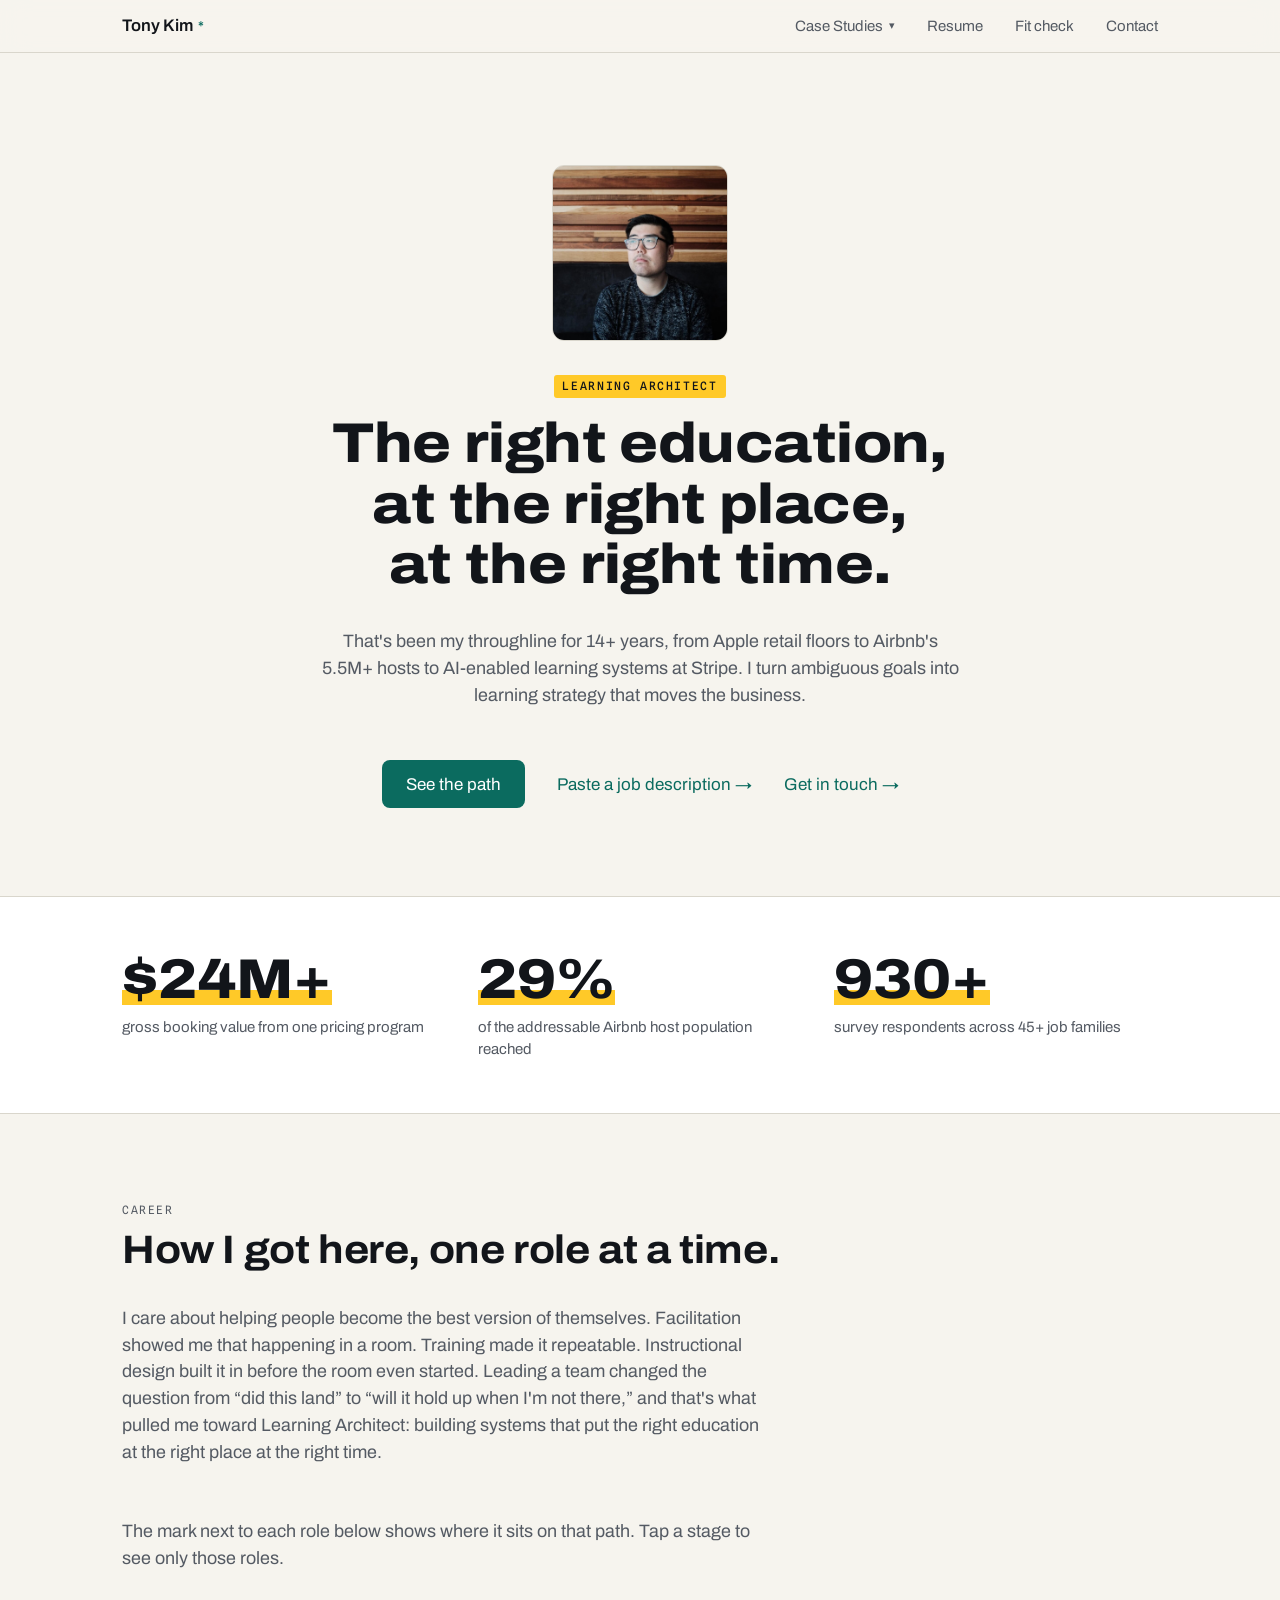
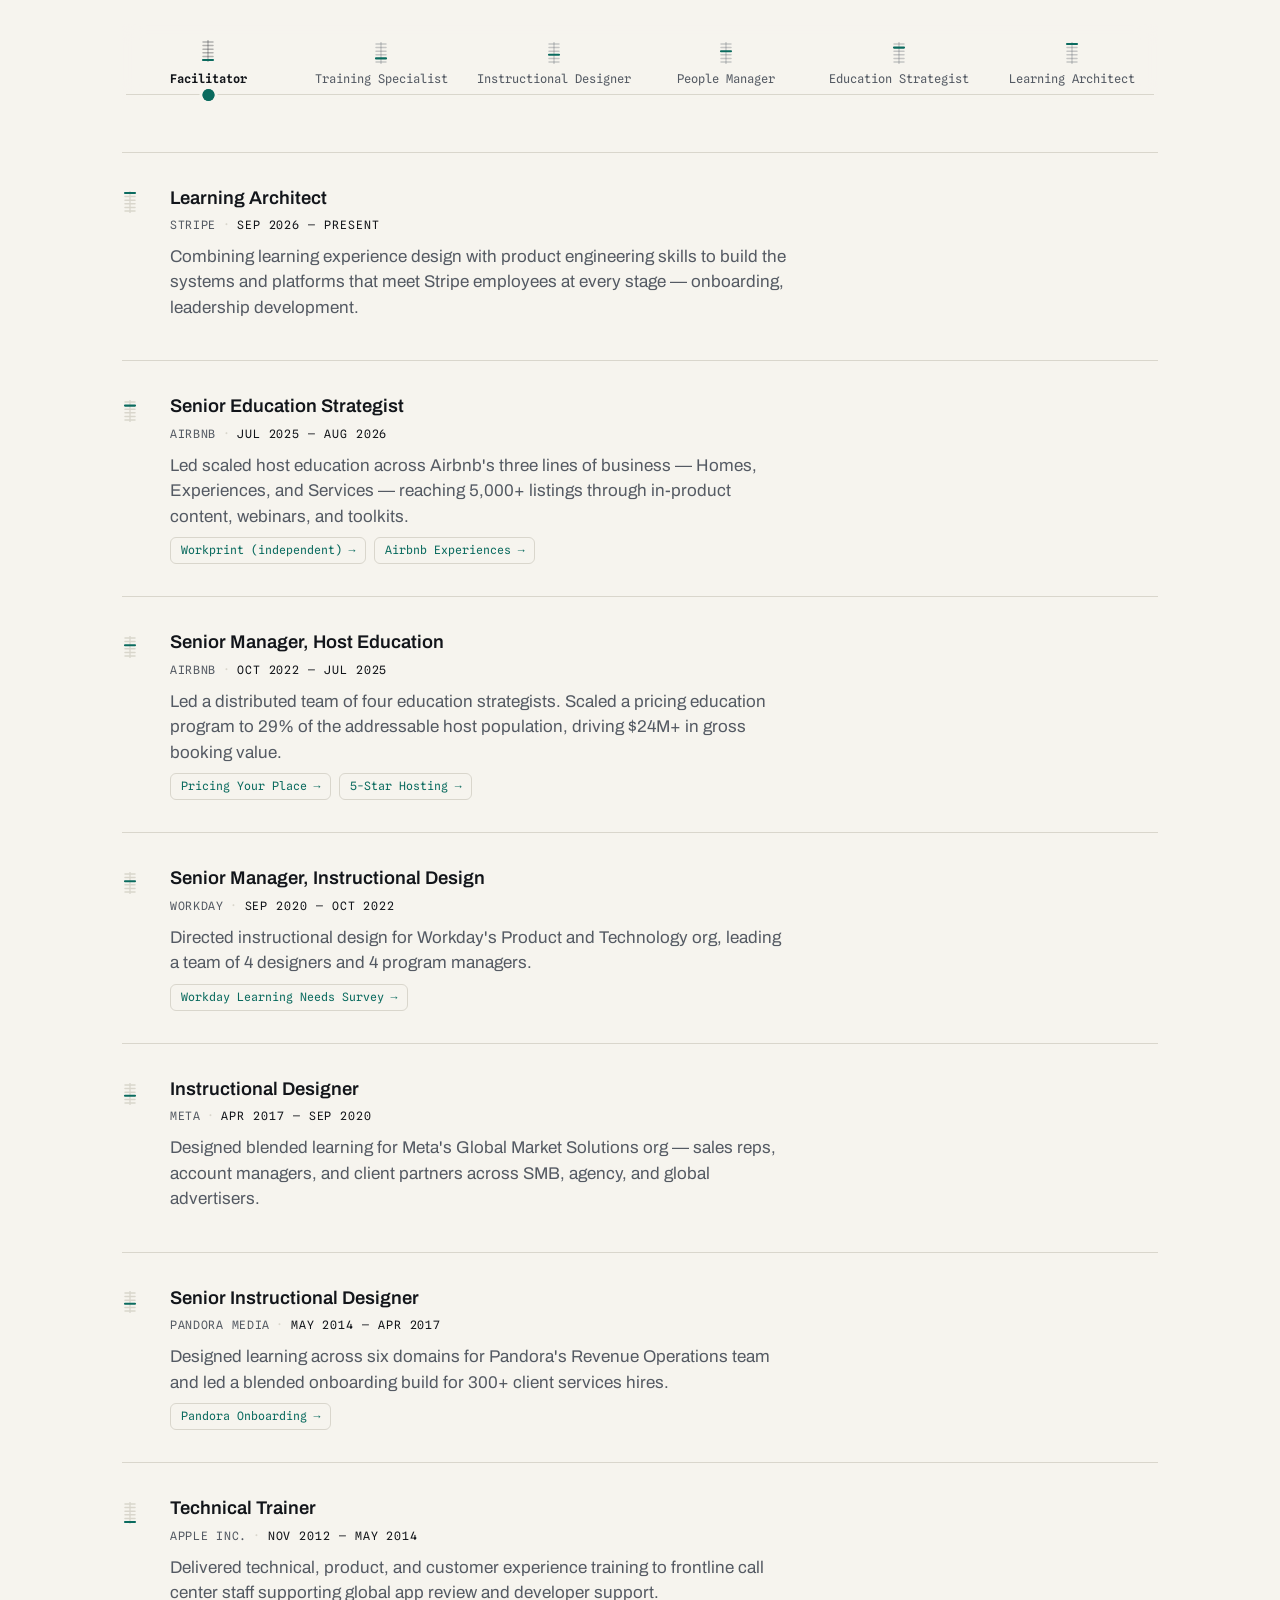
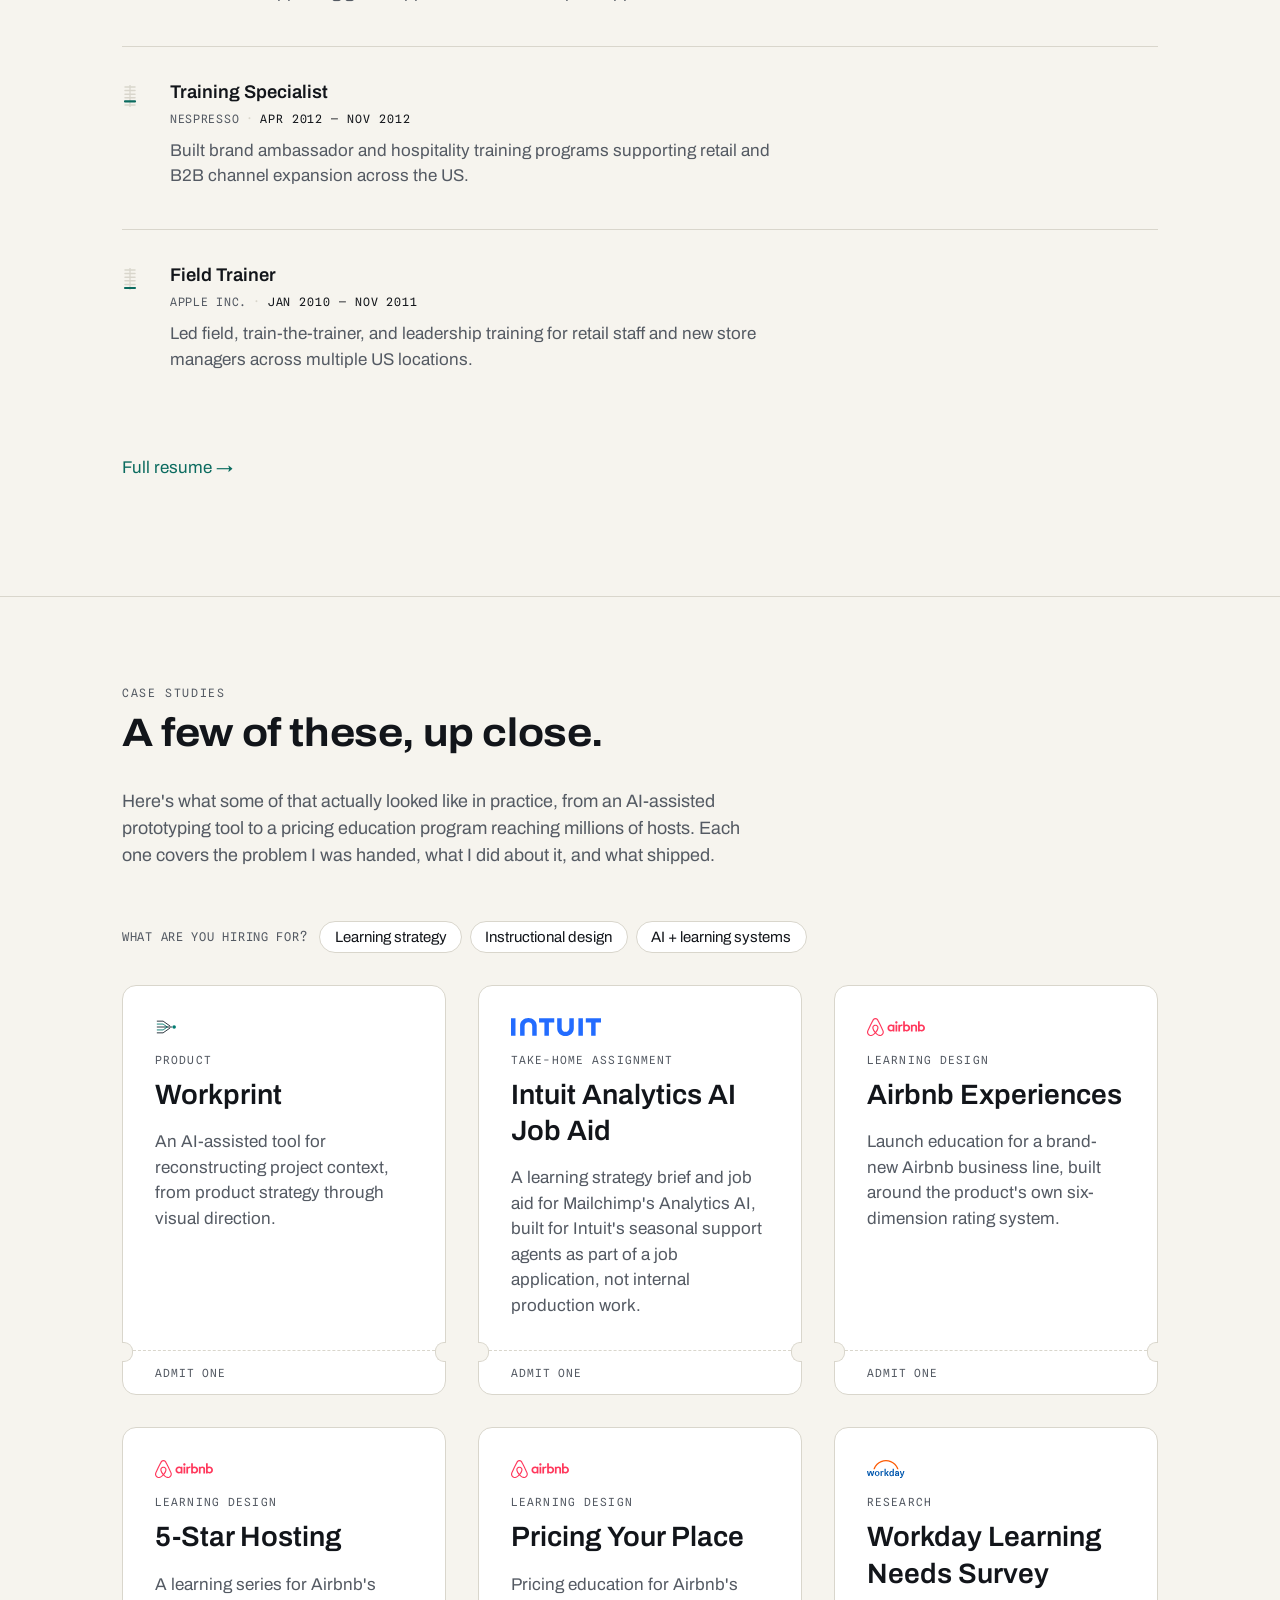
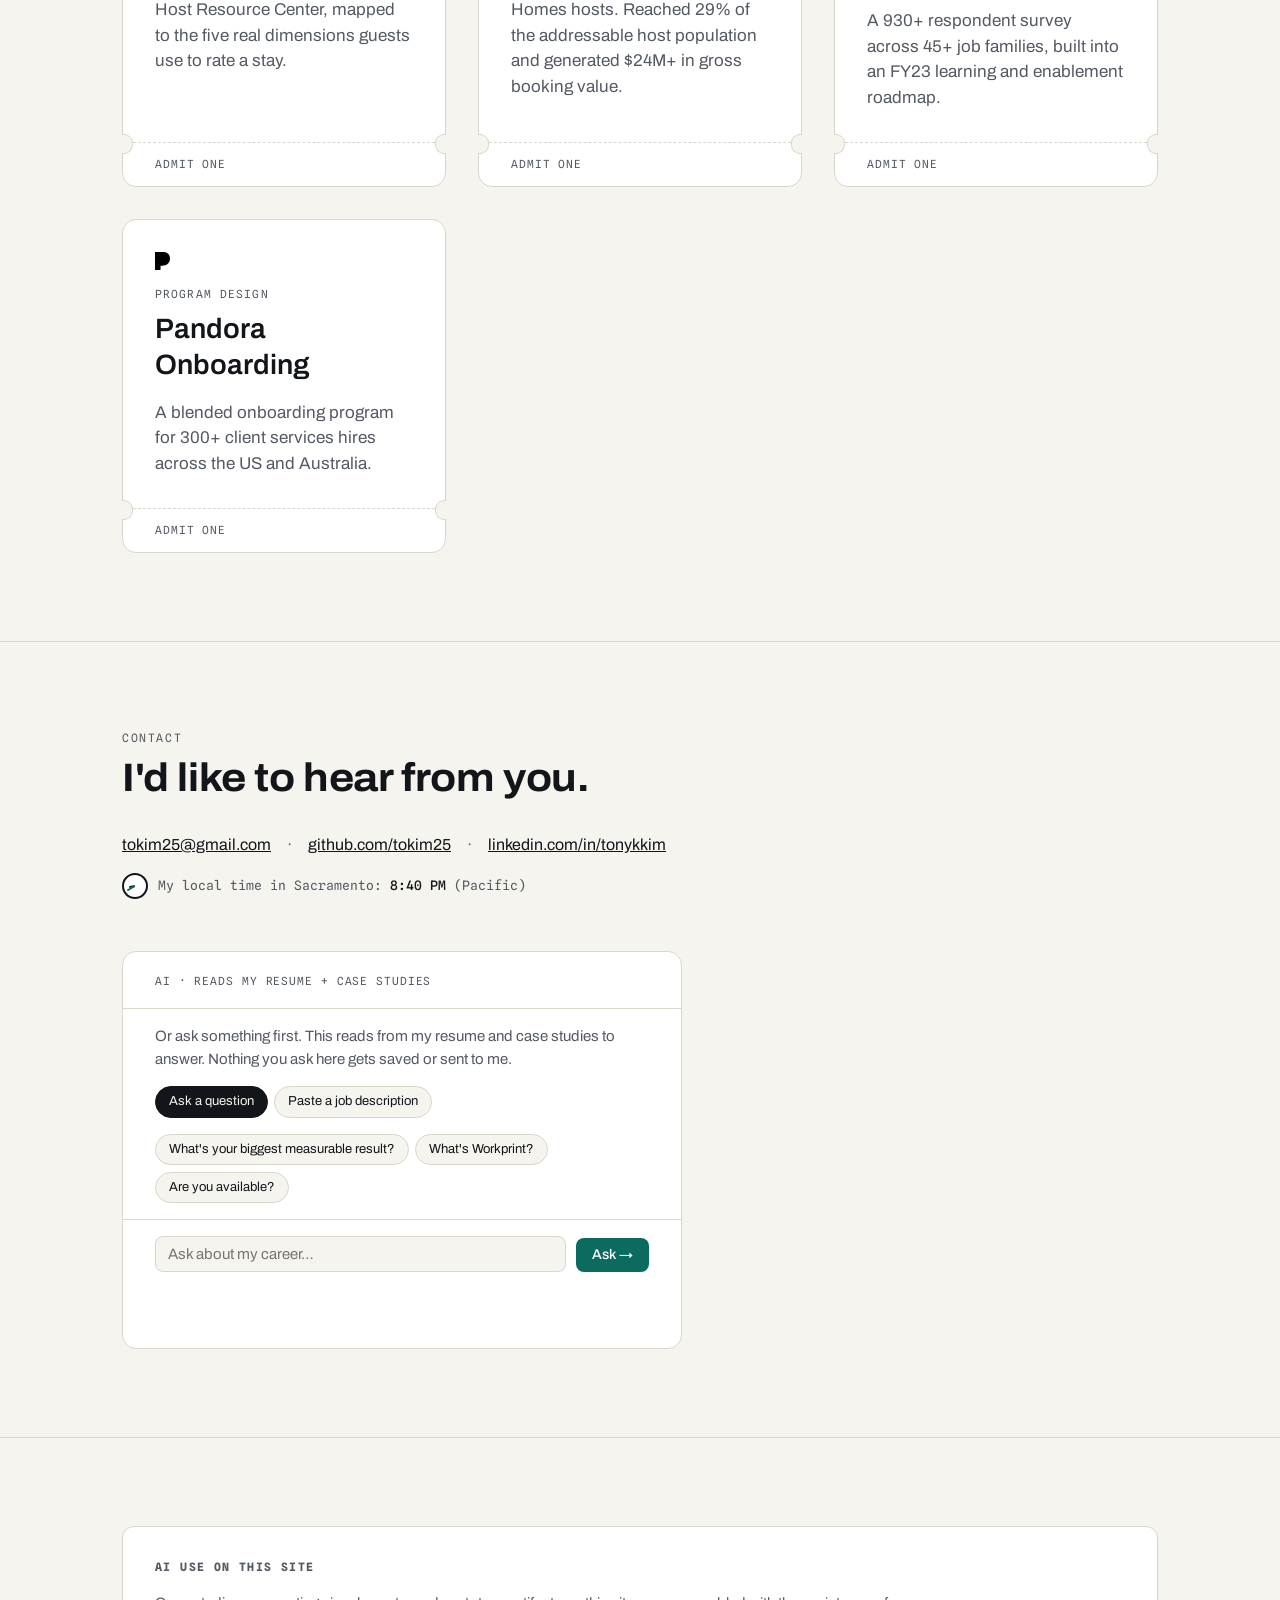
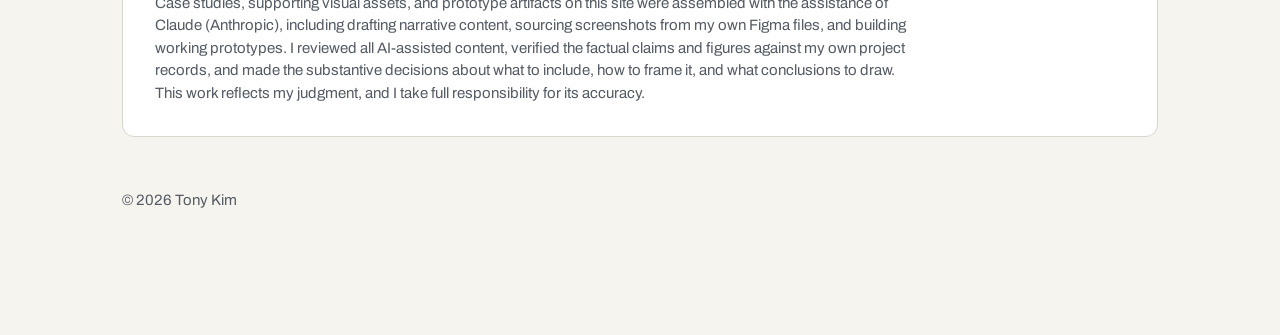
==== index.html @ 069cdb39 "Add station-signage whimsy: ticket stubs, ladder pin, split-flap numbers, clock, boarding pass, 404," ====
<!doctype html>
<html lang="en">
<head>
  <meta charset="utf-8" />
  <meta name="viewport" content="width=device-width, initial-scale=1" />
  <title>Tony Kim, Learning Architect</title>
  <meta name="description" content="Tony Kim's career, chronologically: facilitation to training specialism to instructional design to people management to education strategy to learning architecture, with the case studies to show for it." />
  <meta property="og:type" content="website" />
  <meta property="og:title" content="Tony Kim, Learning Architect" />
  <meta property="og:description" content="The right education, at the right place, at the right time. Career path, case studies, and an assistant that checks a job description against my work." />
  <meta property="og:url" content="https://tonykim.io/" />
  <meta property="og:image" content="https://tonykim.io/assets/images/profile-tony-kim.jpg" />
  <link rel="canonical" href="https://tonykim.io/" />
  <script async src="https://www.googletagmanager.com/gtag/js?id=G-R22E9YHFLX"></script>
  <script>
    window.dataLayer = window.dataLayer || [];
    function gtag(){dataLayer.push(arguments);}
    gtag('js', new Date());
    gtag('config', 'G-R22E9YHFLX');
  </script>
    <link rel="icon" href="assets/favicon.svg" type="image/svg+xml" />
  <link rel="icon" href="assets/favicon-32.png" sizes="32x32" type="image/png" />
  <link rel="apple-touch-icon" href="assets/apple-touch-icon.png" />
<meta name="theme-color" content="#f6f4ee" />
  <link rel="preconnect" href="https://fonts.googleapis.com" />
  <link rel="preconnect" href="https://fonts.gstatic.com" crossorigin />
  <link rel="stylesheet" href="https://fonts.googleapis.com/css2?family=Archivo:wdth,wght@100..125,400..800&family=Spline+Sans+Mono:wght@400;500&display=swap" />
<link rel="stylesheet" href="styles.css?v=20261122-whimsy" />
</head>
<body>

  <nav class="site-nav">
    <div class="wrap">
      <a href="#top" class="site-nav__brand">Tony Kim</a>
      <ul class="site-nav__links">
        <li class="site-nav__item--dropdown">
          <button class="site-nav__dropdown-trigger" type="button" aria-expanded="false" aria-controls="case-studies-menu">
            Case Studies <span class="site-nav__dropdown-chevron" aria-hidden="true">&#9662;</span>
          </button>
          <ul class="site-nav__dropdown" id="case-studies-menu" aria-label="Case studies">
            <li><a href="#case-studies">All case studies</a></li>
            <li><a href="case-studies/workprint.html">Workprint</a></li>
            <li><a href="case-studies/intuit-analytics-ai.html">Intuit Analytics AI Job Aid</a></li>
            <li><a href="case-studies/experiences-services.html">Airbnb Experiences</a></li>
            <li><a href="case-studies/5-star-hosting.html">5-Star Hosting</a></li>
            <li><a href="case-studies/pricing.html">Pricing Your Place</a></li>
            <li><a href="case-studies/workday-learning-needs-survey.html">Workday Learning Needs Survey</a></li>
            <li><a href="case-studies/pandora-onboarding.html">Pandora Onboarding</a></li>
          </ul>
        </li>
        <li><a href="resume.html">Resume</a></li>
        <li><a href="#assistant" data-fit-link>Fit check</a></li>
        <li><a href="#contact">Contact</a></li>
      </ul>
    </div>
  </nav>

  <header class="hero" id="top">
    <div class="wrap">
      <img src="assets/images/profile-tony-kim.jpg" alt="Tony Kim" class="hero__photo reveal" />
      <aside class="design-note"><span class="design-note__tag">Design note</span> Gain attention and state the objective. One headline carries the thesis, so a visitor who reads nothing else still has it.</aside>
      <p class="hero__eyebrow">Learning Architect</p>
      <h1 class="hero__headline">The right education,<br />at the right place,<br />at the right time.</h1>
      <p class="hero__sub">That's been my throughline for 14+ years, from Apple retail floors to Airbnb's 5.5M+ hosts to AI-enabled learning systems at Stripe. I turn ambiguous goals into learning strategy that moves the business.</p>
      <div class="hero__cta">
        <a href="#career" class="btn btn--primary">See the path</a>
        <a href="#assistant" class="btn btn--text" data-fit-link>Paste a job description</a>
        <a href="#contact" class="btn btn--text">Get in touch</a>
      </div>
    </div>
  </header>

  <section class="proof" aria-label="Results at a glance">
    <div class="wrap">
      <aside class="design-note"><span class="design-note__tag">Design note</span> Show the stakes first. Three results sit above the story, so the evidence arrives before you have to take the claims on trust.</aside>
      <ul class="proof__list">
        <li><a href="case-studies/pricing.html" class="proof__item"><span class="proof__num"><span aria-hidden="true" data-count="24" data-prefix="$" data-suffix="M+">$24M+</span><span class="sr-only">$24M+</span></span><span class="proof__label">gross booking value from one pricing program</span></a></li>
        <li><a href="case-studies/pricing.html" class="proof__item"><span class="proof__num"><span aria-hidden="true" data-count="29" data-prefix="" data-suffix="%">29%</span><span class="sr-only">29%</span></span><span class="proof__label">of the addressable Airbnb host population reached</span></a></li>
        <li><a href="case-studies/workday-learning-needs-survey.html" class="proof__item"><span class="proof__num"><span aria-hidden="true" data-count="930" data-prefix="" data-suffix="+">930+</span><span class="sr-only">930+</span></span><span class="proof__label">survey respondents across 45+ job families</span></a></li>
      </ul>
    </div>
  </section>

  <section id="career">
    <div class="wrap">
      <aside class="design-note"><span class="design-note__tag">Design note</span> Give the learner a map. The stage key is an advance organizer: six stages first, then nine roles placed against them. Tapping a stage filters the roles, which puts the path in the visitor's hands.</aside>
      <p class="section__eyebrow">Career</p>
      <h2 class="section__title">How I got here, one role at a time.</h2>
      <p class="section__lede">I care about helping people become the best version of themselves. Facilitation showed me that happening in a room. Training made it repeatable. Instructional design built it in before the room even started. Leading a team changed the question from &ldquo;did this land&rdquo; to &ldquo;will it hold up when I'm not there,&rdquo; and that's what pulled me toward Learning Architect: building systems that put the right education at the right place at the right time.</p>
      <p class="section__lede">The mark next to each role below shows where it sits on that path. Tap a stage to see only those roles.</p>

      <div class="timeline__stage-key" role="group" aria-label="Filter roles by career stage">
        <button type="button" class="timeline__stage-key-item" data-stage="1" aria-pressed="false"><svg width="16" height="24" viewBox="0 0 16 24" aria-hidden="true"><line x1="8" y1="1" x2="8" y2="23" stroke="currentColor" stroke-opacity=".3" stroke-width="1.3"/><line x1="3" y1="21" x2="13" y2="21" stroke="#0b6b5f" stroke-width="2.1" stroke-linecap="round"/><line x1="3" y1="17.4" x2="13" y2="17.4" stroke="currentColor" stroke-opacity=".3" stroke-width="1.5" stroke-linecap="round"/><line x1="3" y1="13.8" x2="13" y2="13.8" stroke="currentColor" stroke-opacity=".3" stroke-width="1.5" stroke-linecap="round"/><line x1="3" y1="10.2" x2="13" y2="10.2" stroke="currentColor" stroke-opacity=".3" stroke-width="1.5" stroke-linecap="round"/><line x1="3" y1="6.6" x2="13" y2="6.6" stroke="currentColor" stroke-opacity=".3" stroke-width="1.5" stroke-linecap="round"/><line x1="3" y1="3" x2="13" y2="3" stroke="currentColor" stroke-opacity=".3" stroke-width="1.5" stroke-linecap="round"/></svg><span>Facilitator</span></button>
        <button type="button" class="timeline__stage-key-item" data-stage="2" aria-pressed="false"><svg width="16" height="24" viewBox="0 0 16 24" aria-hidden="true"><line x1="8" y1="1" x2="8" y2="23" stroke="currentColor" stroke-opacity=".3" stroke-width="1.3"/><line x1="3" y1="21" x2="13" y2="21" stroke="currentColor" stroke-opacity=".3" stroke-width="1.5" stroke-linecap="round"/><line x1="3" y1="17.4" x2="13" y2="17.4" stroke="#0b6b5f" stroke-width="2.1" stroke-linecap="round"/><line x1="3" y1="13.8" x2="13" y2="13.8" stroke="currentColor" stroke-opacity=".3" stroke-width="1.5" stroke-linecap="round"/><line x1="3" y1="10.2" x2="13" y2="10.2" stroke="currentColor" stroke-opacity=".3" stroke-width="1.5" stroke-linecap="round"/><line x1="3" y1="6.6" x2="13" y2="6.6" stroke="currentColor" stroke-opacity=".3" stroke-width="1.5" stroke-linecap="round"/><line x1="3" y1="3" x2="13" y2="3" stroke="currentColor" stroke-opacity=".3" stroke-width="1.5" stroke-linecap="round"/></svg><span>Training Specialist</span></button>
        <button type="button" class="timeline__stage-key-item" data-stage="3" aria-pressed="false"><svg width="16" height="24" viewBox="0 0 16 24" aria-hidden="true"><line x1="8" y1="1" x2="8" y2="23" stroke="currentColor" stroke-opacity=".3" stroke-width="1.3"/><line x1="3" y1="21" x2="13" y2="21" stroke="currentColor" stroke-opacity=".3" stroke-width="1.5" stroke-linecap="round"/><line x1="3" y1="17.4" x2="13" y2="17.4" stroke="currentColor" stroke-opacity=".3" stroke-width="1.5" stroke-linecap="round"/><line x1="3" y1="13.8" x2="13" y2="13.8" stroke="#0b6b5f" stroke-width="2.1" stroke-linecap="round"/><line x1="3" y1="10.2" x2="13" y2="10.2" stroke="currentColor" stroke-opacity=".3" stroke-width="1.5" stroke-linecap="round"/><line x1="3" y1="6.6" x2="13" y2="6.6" stroke="currentColor" stroke-opacity=".3" stroke-width="1.5" stroke-linecap="round"/><line x1="3" y1="3" x2="13" y2="3" stroke="currentColor" stroke-opacity=".3" stroke-width="1.5" stroke-linecap="round"/></svg><span>Instructional Designer</span></button>
        <button type="button" class="timeline__stage-key-item" data-stage="4" aria-pressed="false"><svg width="16" height="24" viewBox="0 0 16 24" aria-hidden="true"><line x1="8" y1="1" x2="8" y2="23" stroke="currentColor" stroke-opacity=".3" stroke-width="1.3"/><line x1="3" y1="21" x2="13" y2="21" stroke="currentColor" stroke-opacity=".3" stroke-width="1.5" stroke-linecap="round"/><line x1="3" y1="17.4" x2="13" y2="17.4" stroke="currentColor" stroke-opacity=".3" stroke-width="1.5" stroke-linecap="round"/><line x1="3" y1="13.8" x2="13" y2="13.8" stroke="currentColor" stroke-opacity=".3" stroke-width="1.5" stroke-linecap="round"/><line x1="3" y1="10.2" x2="13" y2="10.2" stroke="#0b6b5f" stroke-width="2.1" stroke-linecap="round"/><line x1="3" y1="6.6" x2="13" y2="6.6" stroke="currentColor" stroke-opacity=".3" stroke-width="1.5" stroke-linecap="round"/><line x1="3" y1="3" x2="13" y2="3" stroke="currentColor" stroke-opacity=".3" stroke-width="1.5" stroke-linecap="round"/></svg><span>People Manager</span></button>
        <button type="button" class="timeline__stage-key-item" data-stage="5" aria-pressed="false"><svg width="16" height="24" viewBox="0 0 16 24" aria-hidden="true"><line x1="8" y1="1" x2="8" y2="23" stroke="currentColor" stroke-opacity=".3" stroke-width="1.3"/><line x1="3" y1="21" x2="13" y2="21" stroke="currentColor" stroke-opacity=".3" stroke-width="1.5" stroke-linecap="round"/><line x1="3" y1="17.4" x2="13" y2="17.4" stroke="currentColor" stroke-opacity=".3" stroke-width="1.5" stroke-linecap="round"/><line x1="3" y1="13.8" x2="13" y2="13.8" stroke="currentColor" stroke-opacity=".3" stroke-width="1.5" stroke-linecap="round"/><line x1="3" y1="10.2" x2="13" y2="10.2" stroke="currentColor" stroke-opacity=".3" stroke-width="1.5" stroke-linecap="round"/><line x1="3" y1="6.6" x2="13" y2="6.6" stroke="#0b6b5f" stroke-width="2.1" stroke-linecap="round"/><line x1="3" y1="3" x2="13" y2="3" stroke="currentColor" stroke-opacity=".3" stroke-width="1.5" stroke-linecap="round"/></svg><span>Education Strategist</span></button>
        <button type="button" class="timeline__stage-key-item" data-stage="6" aria-pressed="false"><svg width="16" height="24" viewBox="0 0 16 24" aria-hidden="true"><line x1="8" y1="1" x2="8" y2="23" stroke="currentColor" stroke-opacity=".3" stroke-width="1.3"/><line x1="3" y1="21" x2="13" y2="21" stroke="currentColor" stroke-opacity=".3" stroke-width="1.5" stroke-linecap="round"/><line x1="3" y1="17.4" x2="13" y2="17.4" stroke="currentColor" stroke-opacity=".3" stroke-width="1.5" stroke-linecap="round"/><line x1="3" y1="13.8" x2="13" y2="13.8" stroke="currentColor" stroke-opacity=".3" stroke-width="1.5" stroke-linecap="round"/><line x1="3" y1="10.2" x2="13" y2="10.2" stroke="currentColor" stroke-opacity=".3" stroke-width="1.5" stroke-linecap="round"/><line x1="3" y1="6.6" x2="13" y2="6.6" stroke="currentColor" stroke-opacity=".3" stroke-width="1.5" stroke-linecap="round"/><line x1="3" y1="3" x2="13" y2="3" stroke="#0b6b5f" stroke-width="2.1" stroke-linecap="round"/></svg><span>Learning Architect</span></button>
      </div>

      <div class="timeline">

        <div class="timeline__entry reveal" data-stage="6">
          <svg class="timeline__rung" width="16" height="24" viewBox="0 0 16 24" aria-hidden="true"><line x1="8" y1="1" x2="8" y2="23" stroke="#d9d6cc" stroke-width="1.3"/><line x1="3" y1="21" x2="13" y2="21" stroke="#d9d6cc" stroke-width="1.5" stroke-linecap="round"/><line x1="3" y1="17.4" x2="13" y2="17.4" stroke="#d9d6cc" stroke-width="1.5" stroke-linecap="round"/><line x1="3" y1="13.8" x2="13" y2="13.8" stroke="#d9d6cc" stroke-width="1.5" stroke-linecap="round"/><line x1="3" y1="10.2" x2="13" y2="10.2" stroke="#d9d6cc" stroke-width="1.5" stroke-linecap="round"/><line x1="3" y1="6.6" x2="13" y2="6.6" stroke="#d9d6cc" stroke-width="1.5" stroke-linecap="round"/><line x1="3" y1="3" x2="13" y2="3" stroke="#0b6b5f" stroke-width="2.1" stroke-linecap="round"/></svg>
          <div class="timeline__body">
            <div class="timeline__head">
              <span class="timeline__role">Learning Architect</span>
            </div>
            <div class="timeline__subhead">
              <span class="timeline__org">Stripe</span>
              <span class="timeline__meta">Sep 2026 &mdash; Present</span>
            </div>
            <p class="timeline__desc">Combining learning experience design with product engineering skills to build the systems and platforms that meet Stripe employees at every stage &mdash; onboarding, leadership development.</p>
          </div>
        </div>

        <div class="timeline__entry reveal" data-stage="5">
          <svg class="timeline__rung" width="16" height="24" viewBox="0 0 16 24" aria-hidden="true"><line x1="8" y1="1" x2="8" y2="23" stroke="#d9d6cc" stroke-width="1.3"/><line x1="3" y1="21" x2="13" y2="21" stroke="#d9d6cc" stroke-width="1.5" stroke-linecap="round"/><line x1="3" y1="17.4" x2="13" y2="17.4" stroke="#d9d6cc" stroke-width="1.5" stroke-linecap="round"/><line x1="3" y1="13.8" x2="13" y2="13.8" stroke="#d9d6cc" stroke-width="1.5" stroke-linecap="round"/><line x1="3" y1="10.2" x2="13" y2="10.2" stroke="#d9d6cc" stroke-width="1.5" stroke-linecap="round"/><line x1="3" y1="6.6" x2="13" y2="6.6" stroke="#0b6b5f" stroke-width="2.1" stroke-linecap="round"/><line x1="3" y1="3" x2="13" y2="3" stroke="#d9d6cc" stroke-width="1.5" stroke-linecap="round"/></svg>
          <div class="timeline__body">
            <div class="timeline__head">
              <span class="timeline__role">Senior Education Strategist</span>
            </div>
            <div class="timeline__subhead">
              <span class="timeline__org">Airbnb</span>
              <span class="timeline__meta">Jul 2025 &mdash; Aug 2026</span>
            </div>
            <p class="timeline__desc">Led scaled host education across Airbnb's three lines of business &mdash; Homes, Experiences, and Services &mdash; reaching 5,000+ listings through in-product content, webinars, and toolkits.</p>
            <div class="timeline__cases">
              <a href="case-studies/workprint.html" class="timeline__case-link">Workprint (independent) &rarr;</a>
              <a href="case-studies/experiences-services.html" class="timeline__case-link">Airbnb Experiences &rarr;</a>
            </div>
          </div>
        </div>

        <div class="timeline__entry reveal" data-stage="4">
          <svg class="timeline__rung" width="16" height="24" viewBox="0 0 16 24" aria-hidden="true"><line x1="8" y1="1" x2="8" y2="23" stroke="#d9d6cc" stroke-width="1.3"/><line x1="3" y1="21" x2="13" y2="21" stroke="#d9d6cc" stroke-width="1.5" stroke-linecap="round"/><line x1="3" y1="17.4" x2="13" y2="17.4" stroke="#d9d6cc" stroke-width="1.5" stroke-linecap="round"/><line x1="3" y1="13.8" x2="13" y2="13.8" stroke="#d9d6cc" stroke-width="1.5" stroke-linecap="round"/><line x1="3" y1="10.2" x2="13" y2="10.2" stroke="#0b6b5f" stroke-width="2.1" stroke-linecap="round"/><line x1="3" y1="6.6" x2="13" y2="6.6" stroke="#d9d6cc" stroke-width="1.5" stroke-linecap="round"/><line x1="3" y1="3" x2="13" y2="3" stroke="#d9d6cc" stroke-width="1.5" stroke-linecap="round"/></svg>
          <div class="timeline__body">
            <div class="timeline__head">
              <span class="timeline__role">Senior Manager, Host Education</span>
            </div>
            <div class="timeline__subhead">
              <span class="timeline__org">Airbnb</span>
              <span class="timeline__meta">Oct 2022 &mdash; Jul 2025</span>
            </div>
            <p class="timeline__desc">Led a distributed team of four education strategists. Scaled a pricing education program to 29% of the addressable host population, driving $24M+ in gross booking value.</p>
            <div class="timeline__cases">
              <a href="case-studies/pricing.html" class="timeline__case-link">Pricing Your Place &rarr;</a>
              <a href="case-studies/5-star-hosting.html" class="timeline__case-link">5-Star Hosting &rarr;</a>
            </div>
          </div>
        </div>

        <div class="timeline__entry reveal" data-stage="4">
          <svg class="timeline__rung" width="16" height="24" viewBox="0 0 16 24" aria-hidden="true"><line x1="8" y1="1" x2="8" y2="23" stroke="#d9d6cc" stroke-width="1.3"/><line x1="3" y1="21" x2="13" y2="21" stroke="#d9d6cc" stroke-width="1.5" stroke-linecap="round"/><line x1="3" y1="17.4" x2="13" y2="17.4" stroke="#d9d6cc" stroke-width="1.5" stroke-linecap="round"/><line x1="3" y1="13.8" x2="13" y2="13.8" stroke="#d9d6cc" stroke-width="1.5" stroke-linecap="round"/><line x1="3" y1="10.2" x2="13" y2="10.2" stroke="#0b6b5f" stroke-width="2.1" stroke-linecap="round"/><line x1="3" y1="6.6" x2="13" y2="6.6" stroke="#d9d6cc" stroke-width="1.5" stroke-linecap="round"/><line x1="3" y1="3" x2="13" y2="3" stroke="#d9d6cc" stroke-width="1.5" stroke-linecap="round"/></svg>
          <div class="timeline__body">
            <div class="timeline__head">
              <span class="timeline__role">Senior Manager, Instructional Design</span>
            </div>
            <div class="timeline__subhead">
              <span class="timeline__org">Workday</span>
              <span class="timeline__meta">Sep 2020 &mdash; Oct 2022</span>
            </div>
            <p class="timeline__desc">Directed instructional design for Workday's Product and Technology org, leading a team of 4 designers and 4 program managers.</p>
            <div class="timeline__cases">
              <a href="case-studies/workday-learning-needs-survey.html" class="timeline__case-link">Workday Learning Needs Survey &rarr;</a>
            </div>
          </div>
        </div>

        <div class="timeline__entry reveal" data-stage="3">
          <svg class="timeline__rung" width="16" height="24" viewBox="0 0 16 24" aria-hidden="true"><line x1="8" y1="1" x2="8" y2="23" stroke="#d9d6cc" stroke-width="1.3"/><line x1="3" y1="21" x2="13" y2="21" stroke="#d9d6cc" stroke-width="1.5" stroke-linecap="round"/><line x1="3" y1="17.4" x2="13" y2="17.4" stroke="#d9d6cc" stroke-width="1.5" stroke-linecap="round"/><line x1="3" y1="13.8" x2="13" y2="13.8" stroke="#0b6b5f" stroke-width="2.1" stroke-linecap="round"/><line x1="3" y1="10.2" x2="13" y2="10.2" stroke="#d9d6cc" stroke-width="1.5" stroke-linecap="round"/><line x1="3" y1="6.6" x2="13" y2="6.6" stroke="#d9d6cc" stroke-width="1.5" stroke-linecap="round"/><line x1="3" y1="3" x2="13" y2="3" stroke="#d9d6cc" stroke-width="1.5" stroke-linecap="round"/></svg>
          <div class="timeline__body">
            <div class="timeline__head">
              <span class="timeline__role">Instructional Designer</span>
            </div>
            <div class="timeline__subhead">
              <span class="timeline__org">Meta</span>
              <span class="timeline__meta">Apr 2017 &mdash; Sep 2020</span>
            </div>
            <p class="timeline__desc">Designed blended learning for Meta's Global Market Solutions org &mdash; sales reps, account managers, and client partners across SMB, agency, and global advertisers.</p>
          </div>
        </div>

        <div class="timeline__entry reveal" data-stage="3">
          <svg class="timeline__rung" width="16" height="24" viewBox="0 0 16 24" aria-hidden="true"><line x1="8" y1="1" x2="8" y2="23" stroke="#d9d6cc" stroke-width="1.3"/><line x1="3" y1="21" x2="13" y2="21" stroke="#d9d6cc" stroke-width="1.5" stroke-linecap="round"/><line x1="3" y1="17.4" x2="13" y2="17.4" stroke="#d9d6cc" stroke-width="1.5" stroke-linecap="round"/><line x1="3" y1="13.8" x2="13" y2="13.8" stroke="#0b6b5f" stroke-width="2.1" stroke-linecap="round"/><line x1="3" y1="10.2" x2="13" y2="10.2" stroke="#d9d6cc" stroke-width="1.5" stroke-linecap="round"/><line x1="3" y1="6.6" x2="13" y2="6.6" stroke="#d9d6cc" stroke-width="1.5" stroke-linecap="round"/><line x1="3" y1="3" x2="13" y2="3" stroke="#d9d6cc" stroke-width="1.5" stroke-linecap="round"/></svg>
          <div class="timeline__body">
            <div class="timeline__head">
              <span class="timeline__role">Senior Instructional Designer</span>
            </div>
            <div class="timeline__subhead">
              <span class="timeline__org">Pandora Media</span>
              <span class="timeline__meta">May 2014 &mdash; Apr 2017</span>
            </div>
            <p class="timeline__desc">Designed learning across six domains for Pandora's Revenue Operations team and led a blended onboarding build for 300+ client services hires.</p>
            <div class="timeline__cases">
              <a href="case-studies/pandora-onboarding.html" class="timeline__case-link">Pandora Onboarding &rarr;</a>
            </div>
          </div>
        </div>

        <div class="timeline__entry reveal" data-stage="1">
          <svg class="timeline__rung" width="16" height="24" viewBox="0 0 16 24" aria-hidden="true"><line x1="8" y1="1" x2="8" y2="23" stroke="#d9d6cc" stroke-width="1.3"/><line x1="3" y1="21" x2="13" y2="21" stroke="#0b6b5f" stroke-width="2.1" stroke-linecap="round"/><line x1="3" y1="17.4" x2="13" y2="17.4" stroke="#d9d6cc" stroke-width="1.5" stroke-linecap="round"/><line x1="3" y1="13.8" x2="13" y2="13.8" stroke="#d9d6cc" stroke-width="1.5" stroke-linecap="round"/><line x1="3" y1="10.2" x2="13" y2="10.2" stroke="#d9d6cc" stroke-width="1.5" stroke-linecap="round"/><line x1="3" y1="6.6" x2="13" y2="6.6" stroke="#d9d6cc" stroke-width="1.5" stroke-linecap="round"/><line x1="3" y1="3" x2="13" y2="3" stroke="#d9d6cc" stroke-width="1.5" stroke-linecap="round"/></svg>
          <div class="timeline__body">
            <div class="timeline__head">
              <span class="timeline__role">Technical Trainer</span>
            </div>
            <div class="timeline__subhead">
              <span class="timeline__org">Apple Inc.</span>
              <span class="timeline__meta">Nov 2012 &mdash; May 2014</span>
            </div>
            <p class="timeline__desc">Delivered technical, product, and customer experience training to frontline call center staff supporting global app review and developer support.</p>
          </div>
        </div>

        <div class="timeline__entry reveal" data-stage="2">
          <svg class="timeline__rung" width="16" height="24" viewBox="0 0 16 24" aria-hidden="true"><line x1="8" y1="1" x2="8" y2="23" stroke="#d9d6cc" stroke-width="1.3"/><line x1="3" y1="21" x2="13" y2="21" stroke="#d9d6cc" stroke-width="1.5" stroke-linecap="round"/><line x1="3" y1="17.4" x2="13" y2="17.4" stroke="#0b6b5f" stroke-width="2.1" stroke-linecap="round"/><line x1="3" y1="13.8" x2="13" y2="13.8" stroke="#d9d6cc" stroke-width="1.5" stroke-linecap="round"/><line x1="3" y1="10.2" x2="13" y2="10.2" stroke="#d9d6cc" stroke-width="1.5" stroke-linecap="round"/><line x1="3" y1="6.6" x2="13" y2="6.6" stroke="#d9d6cc" stroke-width="1.5" stroke-linecap="round"/><line x1="3" y1="3" x2="13" y2="3" stroke="#d9d6cc" stroke-width="1.5" stroke-linecap="round"/></svg>
          <div class="timeline__body">
            <div class="timeline__head">
              <span class="timeline__role">Training Specialist</span>
            </div>
            <div class="timeline__subhead">
              <span class="timeline__org">Nespresso</span>
              <span class="timeline__meta">Apr 2012 &mdash; Nov 2012</span>
            </div>
            <p class="timeline__desc">Built brand ambassador and hospitality training programs supporting retail and B2B channel expansion across the US.</p>
          </div>
        </div>

        <div class="timeline__entry reveal" data-stage="1">
          <svg class="timeline__rung" width="16" height="24" viewBox="0 0 16 24" aria-hidden="true"><line x1="8" y1="1" x2="8" y2="23" stroke="#d9d6cc" stroke-width="1.3"/><line x1="3" y1="21" x2="13" y2="21" stroke="#0b6b5f" stroke-width="2.1" stroke-linecap="round"/><line x1="3" y1="17.4" x2="13" y2="17.4" stroke="#d9d6cc" stroke-width="1.5" stroke-linecap="round"/><line x1="3" y1="13.8" x2="13" y2="13.8" stroke="#d9d6cc" stroke-width="1.5" stroke-linecap="round"/><line x1="3" y1="10.2" x2="13" y2="10.2" stroke="#d9d6cc" stroke-width="1.5" stroke-linecap="round"/><line x1="3" y1="6.6" x2="13" y2="6.6" stroke="#d9d6cc" stroke-width="1.5" stroke-linecap="round"/><line x1="3" y1="3" x2="13" y2="3" stroke="#d9d6cc" stroke-width="1.5" stroke-linecap="round"/></svg>
          <div class="timeline__body">
            <div class="timeline__head">
              <span class="timeline__role">Field Trainer</span>
            </div>
            <div class="timeline__subhead">
              <span class="timeline__org">Apple Inc.</span>
              <span class="timeline__meta">Jan 2010 &mdash; Nov 2011</span>
            </div>
            <p class="timeline__desc">Led field, train-the-trainer, and leadership training for retail staff and new store managers across multiple US locations.</p>
          </div>
        </div>

      </div>

      <p style="margin-top: var(--space-md);"><a href="resume.html" class="btn btn--text">Full resume</a></p>
    </div>
  </section>

  <section id="case-studies">
    <div class="wrap">
      <aside class="design-note"><span class="design-note__tag">Design note</span> Worked examples. Every case study follows the same arc of problem, action and result, so you can compare projects without relearning the format.</aside>
      <p class="section__eyebrow">Case Studies</p>
      <h2 class="section__title">A few of these, up close.</h2>
      <p class="section__lede">Here's what some of that actually looked like in practice, from an AI-assisted prototyping tool to a pricing education program reaching millions of hosts. Each one covers the problem I was handed, what I did about it, and what shipped.</p>

      <div class="path" role="group" aria-label="What are you hiring for?">
        <span class="path__q">What are you hiring for?</span>
        <button type="button" class="path__chip" data-path="strategy" aria-pressed="false">Learning strategy</button>
        <button type="button" class="path__chip" data-path="design" aria-pressed="false">Instructional design</button>
        <button type="button" class="path__chip" data-path="ai" aria-pressed="false">AI + learning systems</button>
      </div>

      <div class="case-grid">

        <a href="case-studies/workprint.html" class="case-card reveal" data-tags="ai strategy">
          <img src="assets/logos/workprint.svg" alt="Workprint" class="case-card__logo" />
          <p class="case-card__label">Product</p>
          <h3 class="case-card__title">Workprint</h3>
          <p class="case-card__desc">An AI-assisted tool for reconstructing project context, from product strategy through visual direction.</p>
          <span class="case-card__stub" aria-hidden="true"><span class="case-card__stub-new">Admit one</span><span class="case-card__stub-read">Punched: you've read this</span></span>
        </a>

        <a href="case-studies/intuit-analytics-ai.html" class="case-card reveal" data-tags="ai design strategy">
          <img src="assets/logos/intuit.svg" alt="Intuit" class="case-card__logo" />
          <p class="case-card__label">Take-home assignment</p>
          <h3 class="case-card__title">Intuit Analytics AI Job Aid</h3>
          <p class="case-card__desc">A learning strategy brief and job aid for Mailchimp's Analytics AI, built for Intuit's seasonal support agents as part of a job application, not internal production work.</p>
          <span class="case-card__stub" aria-hidden="true"><span class="case-card__stub-new">Admit one</span><span class="case-card__stub-read">Punched: you've read this</span></span>
        </a>

        <a href="case-studies/experiences-services.html" class="case-card reveal" data-tags="design strategy">
          <img src="assets/logos/airbnb.svg" alt="Airbnb" class="case-card__logo" />
          <p class="case-card__label">Learning Design</p>
          <h3 class="case-card__title">Airbnb Experiences</h3>
          <p class="case-card__desc">Launch education for a brand-new Airbnb business line, built around the product's own six-dimension rating system.</p>
          <span class="case-card__stub" aria-hidden="true"><span class="case-card__stub-new">Admit one</span><span class="case-card__stub-read">Punched: you've read this</span></span>
        </a>

        <a href="case-studies/5-star-hosting.html" class="case-card reveal" data-tags="design strategy">
          <img src="assets/logos/airbnb.svg" alt="Airbnb" class="case-card__logo" />
          <p class="case-card__label">Learning Design</p>
          <h3 class="case-card__title">5-Star Hosting</h3>
          <p class="case-card__desc">A learning series for Airbnb's Host Resource Center, mapped to the five real dimensions guests use to rate a stay.</p>
          <span class="case-card__stub" aria-hidden="true"><span class="case-card__stub-new">Admit one</span><span class="case-card__stub-read">Punched: you've read this</span></span>
        </a>

        <a href="case-studies/pricing.html" class="case-card reveal" data-tags="strategy">
          <img src="assets/logos/airbnb.svg" alt="Airbnb" class="case-card__logo" />
          <p class="case-card__label">Learning Design</p>
          <h3 class="case-card__title">Pricing Your Place</h3>
          <p class="case-card__desc">Pricing education for Airbnb's Homes hosts. Reached 29% of the addressable host population and generated $24M+ in gross booking value.</p>
          <span class="case-card__stub" aria-hidden="true"><span class="case-card__stub-new">Admit one</span><span class="case-card__stub-read">Punched: you've read this</span></span>
        </a>

        <a href="case-studies/workday-learning-needs-survey.html" class="case-card reveal" data-tags="strategy">
          <img src="assets/logos/workday.svg" alt="Workday" class="case-card__logo" />
          <p class="case-card__label">Research</p>
          <h3 class="case-card__title">Workday Learning Needs Survey</h3>
          <p class="case-card__desc">A 930+ respondent survey across 45+ job families, built into an FY23 learning and enablement roadmap.</p>
          <span class="case-card__stub" aria-hidden="true"><span class="case-card__stub-new">Admit one</span><span class="case-card__stub-read">Punched: you've read this</span></span>
        </a>

        <a href="case-studies/pandora-onboarding.html" class="case-card reveal" data-tags="design">
          <img src="assets/logos/pandora.svg" alt="Pandora" class="case-card__logo" />
          <p class="case-card__label">Program Design</p>
          <h3 class="case-card__title">Pandora Onboarding</h3>
          <p class="case-card__desc">A blended onboarding program for 300+ client services hires across the US and Australia.</p>
          <span class="case-card__stub" aria-hidden="true"><span class="case-card__stub-new">Admit one</span><span class="case-card__stub-read">Punched: you've read this</span></span>
        </a>

      </div>
    </div>
  </section>

  <section id="contact">
    <div class="wrap">
      <p class="section__eyebrow">Contact</p>
      <h2 class="section__title">I'd like to hear from you.</h2>

      <p class="contact-links">
        <a href="mailto:tokim25@gmail.com">tokim25@gmail.com</a>
        <span aria-hidden="true">&middot;</span>
        <a href="https://github.com/tokim25">github.com/tokim25</a>
        <span aria-hidden="true">&middot;</span>
        <a href="https://www.linkedin.com/in/tonykkim" target="_blank" rel="noopener">linkedin.com/in/tonykkim</a>
      </p>

      <p class="station-clock" hidden>
        <span class="station-clock__face" aria-hidden="true"><span class="station-clock__hand station-clock__hand--h"></span><span class="station-clock__hand station-clock__hand--m"></span></span>
        <span>My local time in Sacramento: <time class="station-clock__time"></time> (Pacific)</span>
      </p>

      <aside class="design-note"><span class="design-note__tag">Design note</span> Practice and feedback. In place of a contact form, the assistant lets you test a question or a job description against the evidence and get a specific answer back.</aside>
      <div class="assistant-card" id="assistant">
        <div class="assistant-card__header">
          <span class="assistant-card__badge">AI &middot; reads my resume + case studies</span>
        </div>
        <p class="assistant-card__intro">Or ask something first. This reads from my resume and case studies to answer. Nothing you ask here gets saved or sent to me.</p>
        <div class="assistant-card__modes" role="group" aria-label="What do you want to do?">
          <button type="button" class="assistant-card__mode" data-mode="ask" aria-pressed="true">Ask a question</button>
          <button type="button" class="assistant-card__mode" data-mode="fit" aria-pressed="false">Paste a job description</button>
        </div>
        <div class="assistant-card__thread" id="assistant-thread" aria-label="Conversation"></div>
        <div class="assistant-card__starters" id="assistant-starters" role="group" aria-label="Suggested questions">
          <button type="button" class="assistant-card__starter">What's your biggest measurable result?</button>
          <button type="button" class="assistant-card__starter">What's Workprint?</button>
          <button type="button" class="assistant-card__starter">Are you available?</button>
        </div>
        <form class="assistant-card__form" id="assistant-form">
          <label for="assistant-question" class="sr-only" id="assistant-question-label">Your question</label>
          <textarea id="assistant-question" rows="1" maxlength="500" placeholder="Ask about my career&hellip;" required></textarea>
          <button type="submit" class="assistant-card__send" id="assistant-send"><span id="assistant-send-label">Ask</span> <span aria-hidden="true">&rarr;</span></button>
        </form>
        <p class="assistant-card__count" id="assistant-count" hidden></p>
        <p class="sr-only" id="assistant-count-live" aria-live="polite"></p>
        <p class="assistant-card__hint" id="assistant-fit-hint" hidden>Paste the responsibilities and qualifications. You'll get each requirement matched to evidence from my resume and case studies, with gaps called out. The text goes to the AI to answer and isn't stored.</p>
        <p class="assistant-card__status" id="assistant-status" role="status" aria-live="polite">&nbsp;</p>
        <p class="sr-only" id="assistant-announce" aria-live="polite"></p>
      </div>
    </div>
  </section>

  <footer class="site-footer">
    <div class="wrap">
      <div class="ai-use">
        <h3>AI use on this site</h3>
        <p>Case studies, supporting visual assets, and prototype artifacts on this site were assembled with the assistance of Claude (Anthropic), including drafting narrative content, sourcing screenshots from my own Figma files, and building working prototypes. I reviewed all AI-assisted content, verified the factual claims and figures against my own project records, and made the substantive decisions about what to include, how to frame it, and what conclusions to draw. This work reflects my judgment, and I take full responsibility for its accuracy.</p>
      </div>

      <p class="site-footer__meta">&copy; 2026 Tony Kim</p>
    </div>
  </footer>

  <script src="script.js?v=20261122-whimsy"></script>
</body>
</html>
---- styles.css ----
/* ==========================================================================
   Tony Kim — Portfolio
   Shared visual system: "Platform Signage"

   Learning that meets people at the right place and time is wayfinding, so
   the site borrows from station signage. One variable grotesque (Archivo),
   set wide and heavy for headlines and normal-width for reading; a mono face
   for the small labels a sign would carry (dates, tags, eyebrows). Cool paper,
   near-black ink. Two signal colors with strict jobs:
     - rail teal  = you can act here, or this is where you are (links, buttons,
                    focus ring, the lit rung on the ladder)
     - signal yellow = a marker, always a fill behind ink, never text or a line
   Yellow has exactly three jobs, and new pages should not add a fourth:
     1. the one role chip at the top of a page (.hero__eyebrow)
     2. the marker underline under the proof numbers (.proof__num)
     3. the "Fits:" badge on a case card the visitor selected (.case-card__fit)
   ========================================================================== */


:root {
  --color-bg: #f6f4ee;
  --color-bg-alt: #ffffff;
  --color-ink: #12151a;
  --color-ink-soft: #545a63;
  --color-line: #d9d6cc;
  --color-accent: #0b6b5f;
  --color-accent-ink: #ffffff;
  --color-signal: #ffc928;

  --font-display: "Archivo", "Helvetica Neue", Arial, sans-serif;
  --font-sans: "Archivo", "Helvetica Neue", Arial, sans-serif;
  --font-mono: "Spline Sans Mono", ui-monospace, "SF Mono", Consolas, monospace;
  --size-hero: clamp(2.25rem, 4.6vw, 3.5rem);
  --size-h1: clamp(1.75rem, 3.1vw, 2.5rem);
  --size-h2: clamp(1.375rem, 2.2vw, 1.75rem);
  --size-body-lg: clamp(1.0625rem, 1.4vw, 1.25rem);
  --size-body: 1.0625rem;
  --size-small: 0.9375rem;

  /* Rhythm */
  --space-xs: 0.5rem;
  --space-sm: 1rem;
  --space-md: 2rem;
  --space-lg: 3.25rem;
  --space-xl: 5.5rem;
  --space-2xl: 7rem;

  --max-width: 1100px;
  --max-width-text: 640px;
}

* {
  box-sizing: border-box;
}

html {
  scroll-behavior: smooth;
}

@media (prefers-reduced-motion: reduce) {
  html {
    scroll-behavior: auto;
  }
}

body {
  margin: 0;
  font-family: var(--font-sans);
  color: var(--color-ink);
  background: var(--color-bg);
  line-height: 1.5;
  -webkit-font-smoothing: antialiased;
}

a {
  color: inherit;
}

:focus-visible {
  outline: 2px solid var(--color-accent);
  outline-offset: 2px;
}

section[id] {
  scroll-margin-top: 4rem;
}

img {
  max-width: 100%;
  display: block;
}

.wrap {
  max-width: var(--max-width);
  margin: 0 auto;
  padding: 0 var(--space-md);
}

/* ---- Nav ---- */

.site-nav {
  position: sticky;
  top: 0;
  z-index: 10;
  background: rgba(246, 244, 238, 0.88);
  backdrop-filter: saturate(180%) blur(14px);
  border-bottom: 1px solid var(--color-line);
}

.site-nav .wrap {
  display: flex;
  align-items: center;
  justify-content: space-between;
  height: 52px;
}

.site-nav__brand {
  font-family: var(--font-display);
  font-weight: 600;
  font-size: 1.05rem;
  text-decoration: none;
  letter-spacing: 0;
  display: inline-flex;
  align-items: baseline;
  gap: 0.3em;
}

.site-nav__brand::after {
  content: "*";
  color: var(--color-accent);
  font-size: 0.85em;
}

.site-nav__links {
  display: flex;
  align-items: stretch;
  gap: var(--space-md);
  height: 100%;
  list-style: none;
  margin: 0;
  padding: 0;
}

.site-nav__links > li {
  display: flex;
  align-items: center;
}

.site-nav__links a,
.site-nav__dropdown-trigger {
  font-size: var(--size-small);
  text-decoration: none;
  color: var(--color-ink-soft);
  transition: color 0.2s ease;
}

.site-nav__links a:hover,
.site-nav__dropdown-trigger:hover {
  color: var(--color-ink);
}

.site-nav__item--dropdown {
  position: relative;
}

.site-nav__dropdown-trigger {
  display: inline-flex;
  align-items: center;
  gap: 0.4rem;
  border: 0;
  padding: 0;
  background: none;
  font-family: inherit;
  cursor: pointer;
}

.site-nav__dropdown-chevron {
  font-size: 0.7em;
  line-height: 1;
  transition: transform 0.2s ease;
}

.site-nav__dropdown {
  position: absolute;
  top: calc(100% - 1px);
  right: 0;
  width: min(280px, calc(100vw - 2rem));
  margin: 0;
  padding: var(--space-xs);
  list-style: none;
  background: var(--color-bg-alt);
  border: 1px solid var(--color-line);
  border-radius: 10px;
  box-shadow: 0 18px 45px rgba(18, 21, 26, 0.12);
  opacity: 0;
  visibility: hidden;
  transform: translateY(-6px);
  transition: opacity 0.18s ease, transform 0.18s ease, visibility 0.18s;
}

.site-nav__dropdown a {
  display: block;
  padding: 0.65rem 0.75rem;
  border-radius: 9px;
  color: var(--color-ink);
  line-height: 1.25;
}

.site-nav__dropdown a:hover,
.site-nav__dropdown a:focus-visible {
  background: rgba(11, 107, 95, 0.1);
}

.site-nav__item--dropdown:hover .site-nav__dropdown,
.site-nav__item--dropdown[data-open="true"] .site-nav__dropdown {
  opacity: 1;
  visibility: visible;
  transform: translateY(0);
}

.site-nav__item--dropdown:hover .site-nav__dropdown-chevron,
.site-nav__item--dropdown[data-open="true"] .site-nav__dropdown-chevron {
  transform: rotate(180deg);
}

@media (max-width: 600px) {
  .site-nav__links {
    gap: var(--space-sm);
  }

  .site-nav__links a[data-fit-link] {
    display: none;
  }

  .site-nav__links a,
  .site-nav__dropdown-trigger {
    font-size: 0.875rem;
  }

  .site-nav__brand {
    margin-right: var(--space-xs);
  }

  .design-toggle {
    right: 0.75rem;
    bottom: 0.75rem;
    padding: 0.45rem 0.8rem;
    font-size: 0.75rem;
  }

  .site-nav__brand {
    white-space: nowrap;
  }

  .site-nav__dropdown-trigger {
    white-space: nowrap;
  }

  .site-nav__dropdown {
    position: fixed;
    top: 51px;
    right: var(--space-sm);
    left: var(--space-sm);
    width: auto;
    max-height: calc(100vh - 67px);
    overflow-y: auto;
  }
}

/* ---- Hero ---- */

.hero {
  padding: var(--space-2xl) 0 var(--space-xl);
  text-align: center;
}

.hero__photo {
  width: 176px;
  height: 176px;
  border-radius: 12px;
  object-fit: cover;
  margin: 0 auto var(--space-md);
  border: 1px solid var(--color-line);
}

.hero__brand {
  display: flex;
  align-items: center;
  justify-content: center;
  gap: var(--space-xs);
  margin: 0 0 var(--space-md);
  font-weight: 600;
  font-size: var(--size-body-lg);
  color: var(--color-ink);
}

.hero__brand-logo {
  height: 28px;
  width: auto;
}

.hero__eyebrow {
  font-family: var(--font-mono);
  font-size: 0.72rem;
  display: inline-block;
  padding: 0.2rem 0.55rem;
  background: var(--color-signal);
  color: var(--color-ink);
  border-radius: 3px;
  font-weight: 500;
  text-transform: uppercase;
  letter-spacing: 0.14em;
  margin: 0 0 var(--space-sm);
}

.hero__headline {
  font-family: var(--font-display);
  font-size: var(--size-hero);
  font-weight: 800;
  font-stretch: 112%;
  letter-spacing: -0.01em;
  line-height: 1.08;
  margin: 0 auto var(--space-md);
  max-width: 780px;
  text-wrap: balance;
}

.hero__headline--pandora {
  font-size: clamp(2.25rem, 5.25vw, 4.5rem);
  /* Its phrases are forced onto one line each, so the wide setting overflows. */
  font-stretch: 100%;
}

@media (min-width: 760px) {
  .hero__headline--pandora .hero__headline-nowrap {
    white-space: nowrap;
  }
}

.hero__sub {
  font-size: var(--size-body-lg);
  color: var(--color-ink-soft);
  max-width: var(--max-width-text);
  margin: 0 auto var(--space-lg);
}

.hero__cta {
  display: inline-flex;
  flex-wrap: wrap;
  justify-content: center;
  column-gap: var(--space-md);
}

.hero__prompt {
  font-size: var(--size-body);
  font-weight: 600;
  color: var(--color-accent);
  margin: 0 auto var(--space-lg);
}

/* ---- Buttons / links ---- */

.btn {
  display: inline-block;
  padding: 0.7rem 1.5rem;
  border-radius: 8px;
  font-size: var(--size-body);
  text-decoration: none;
  transition: opacity 0.2s ease, background 0.2s ease;
}

.btn--primary {
  background: var(--color-accent);
  color: var(--color-accent-ink);
}

.btn--primary:hover {
  opacity: 0.85;
}

.btn--text {
  color: var(--color-accent);
  padding: 0.7rem 0;
}

.btn--text::after {
  content: " \2192";
}

/* ---- Sections ---- */

section {
  padding: var(--space-xl) 0;
}

section + section {
  border-top: 1px solid var(--color-line);
}

.section-alt {
  background: var(--color-bg-alt);
}

.section__eyebrow {
  font-family: var(--font-mono);
  font-size: 0.72rem;
  color: var(--color-ink-soft);
  text-transform: uppercase;
  letter-spacing: 0.14em;
  margin: 0 0 var(--space-xs);
}

.section__title {
  font-family: var(--font-display);
  font-size: var(--size-h1);
  font-weight: 700;
  font-stretch: 108%;
  letter-spacing: -0.01em;
  line-height: 1.15;
  margin: 0 0 var(--space-md);
  max-width: 760px;
  text-wrap: balance;
}

.section__lede {
  font-size: var(--size-body-lg);
  color: var(--color-ink-soft);
  max-width: var(--max-width-text);
  margin: 0 0 var(--space-lg);
}

/* ---- Case study cards (homepage grid) ---- */

.case-grid {
  display: grid;
  grid-template-columns: repeat(auto-fit, minmax(280px, 1fr));
  gap: var(--space-md);
}

.case-card {
  display: block;
  text-decoration: none;
  color: var(--color-ink);
  border: 1px solid var(--color-line);
  border-radius: 14px;
  padding: var(--space-md);
  background: var(--color-bg-alt);
  box-shadow: 0 0 0 rgba(18, 21, 26, 0);
  transition: border-color 0.2s ease, transform 0.2s ease, box-shadow 0.2s ease;
}

.case-card:hover {
  border-color: var(--color-accent);
  transform: translateY(-2px);
  box-shadow: 0 10px 24px -14px rgba(18, 21, 26, 0.28);
}

.case-card__logo {
  height: 18px;
  width: auto;
  margin-bottom: var(--space-sm);
}

.case-card__label {
  font-family: var(--font-mono);
  font-size: 0.7rem;
  text-transform: uppercase;
  letter-spacing: 0.1em;
  color: var(--color-ink-soft);
  margin: 0 0 var(--space-xs);
}

.case-card__title {
  font-family: var(--font-display);
  font-size: var(--size-h2);
  font-weight: 600;
  letter-spacing: 0;
  line-height: 1.3;
  margin: 0 0 var(--space-sm);
}

.case-card__desc {
  font-size: var(--size-body);
  color: var(--color-ink-soft);
  margin: 0;
}

/* ---- Simple link lists (whitepapers, code, etc) ---- */

.link-list {
  list-style: none;
  margin: 0;
  padding: 0;
  display: flex;
  flex-direction: column;
}

.link-list li {
  border-top: 1px solid var(--color-line);
  padding: var(--space-md) 0;
  display: flex;
  align-items: baseline;
  justify-content: space-between;
  gap: var(--space-md);
  flex-wrap: wrap;
}

.download-cta {
  margin-top: var(--space-md);
}

.download-cta__note {
  max-width: var(--max-width-text);
  margin: var(--space-sm) 0 0;
  font-size: var(--size-small);
  line-height: 1.5;
  color: var(--color-ink-soft);
}

.link-list li:last-child {
  border-bottom: 1px solid var(--color-line);
}

.link-list__title {
  font-family: var(--font-display);
  font-size: var(--size-body-lg);
  font-weight: 500;
}

.link-list__meta {
  font-size: var(--size-small);
  color: var(--color-ink-soft);
  /* Long repo URLs have no break points and overflowed phones at 320px. */
  overflow-wrap: anywhere;
}

.pending {
  color: var(--color-ink-soft);
  font-style: italic;
}

/* ---- Case study page: full-bleed visual block ---- */

.visual-block {
  border-radius: 12px;
  background: var(--color-bg-alt);
  border: 1px solid var(--color-line);
  aspect-ratio: 16 / 9;
  display: flex;
  align-items: center;
  justify-content: center;
  color: var(--color-ink-soft);
  font-size: var(--size-small);
  text-align: center;
  padding: var(--space-md);
  overflow: hidden;
}

.visual-block img {
  width: 100%;
  height: 100%;
  object-fit: cover;
  border: 0;
}

.video-link {
  position: relative;
  text-decoration: none;
  cursor: pointer;
}

.video-link__play {
  position: absolute;
  top: 50%;
  left: 50%;
  transform: translate(-50%, -50%);
  width: 68px;
  height: 48px;
  transition: transform 0.2s ease;
}

.video-link:hover .video-link__play {
  transform: translate(-50%, -50%) scale(1.08);
}

.video-link__label {
  position: absolute;
  bottom: var(--space-sm);
  right: var(--space-sm);
  background: rgba(0, 0, 0, 0.65);
  color: #fff;
  font-size: var(--size-small);
  padding: 0.4rem 0.8rem;
  border-radius: 980px;
}

/* ---- Device mockups (MacBook / iPhone shells with auto-scrolling screenshots) ---- */

.device {
  margin: 0 auto;
}

.device__screen > .video-link {
  position: absolute;
  inset: 0;
}

.device__screen > .video-link img {
  width: 100%;
  height: 100%;
  object-fit: cover;
  display: block;
}

.device__screen > video {
  position: absolute;
  inset: 0;
  width: 100%;
  height: 100%;
  object-fit: cover;
  display: block;
}

/* Rule: every device shell gets an explicit width (not just max-width) so
   it renders at full, consistent size in any layout context, including
   flex columns like .device-stack, where auto margins alone would let it
   shrink to its content size instead of filling up to max-width. */

.device--macbook {
  max-width: 900px;
  width: 100%;
}

.device--macbook .device__lid {
  position: relative;
  background: #12151a;
  border-radius: 18px;
  padding: 16px;
  box-shadow: 0 40px 80px -30px rgba(0, 0, 0, 0.45);
}

.device--macbook .device__camera {
  position: absolute;
  top: 6px;
  left: 50%;
  transform: translateX(-50%);
  width: 6px;
  height: 6px;
  border-radius: 50%;
  background: #3a3a3c;
}

.device--macbook .device__screen {
  position: relative;
  aspect-ratio: 16 / 10;
  border-radius: 4px;
  overflow: hidden;
  background: #000;
}

/* Overrides the default 16:10 macbook screen ratio for videos recorded at a
   different aspect ratio, so object-fit: cover doesn't crop the content. */
.device--macbook .device__screen--video {
  aspect-ratio: 49 / 25;
}

.device--iphone {
  max-width: 220px;
  width: 100%;
}

.device-video {
  max-width: 900px;
  width: 100%;
  margin: 0 auto;
}

.device--iphone .device__frame {
  position: relative;
  background: #12151a;
  border-radius: 48px;
  padding: 12px;
  box-shadow: 0 30px 60px -20px rgba(0, 0, 0, 0.45);
}

.device--iphone .device__screen {
  position: relative;
  aspect-ratio: 9 / 19.5;
  border-radius: 36px;
  overflow: hidden;
  background: #000;
}

/* Email graphic: a built representation of a mobile email, used where no
   real screenshot exists (or where a screenshot's aspect ratio doesn't fit
   a phone frame cleanly). Not a recreation of any product's UI. */

.device__screen--graphic {
  background: #fff;
  padding: 56px var(--space-sm) var(--space-sm);
  display: flex;
  flex-direction: column;
}

.email-graphic__header {
  display: flex;
  align-items: center;
  gap: 0.6rem;
  margin-bottom: var(--space-sm);
}

.email-graphic__avatar {
  flex: 0 0 auto;
  width: 30px;
  height: 30px;
  border-radius: 50%;
  background: var(--color-accent);
  color: var(--color-accent-ink);
  display: flex;
  align-items: center;
  justify-content: center;
  font-size: 0.75rem;
  font-weight: 600;
}

.email-graphic__sender {
  margin: 0;
  font-size: 0.75rem;
  font-weight: 600;
  color: var(--color-ink);
}

.email-graphic__time {
  margin: 0;
  font-size: 0.65rem;
  color: var(--color-ink-soft);
}

.email-graphic__subject {
  margin: 0 0 0.5rem;
  font-size: 0.85rem;
  font-weight: 600;
  color: var(--color-ink);
  line-height: 1.3;
}

.email-graphic__preview {
  margin: 0 0 var(--space-sm);
  font-size: 0.7rem;
  line-height: 1.5;
  color: var(--color-ink-soft);
  display: -webkit-box;
  -webkit-line-clamp: 4;
  -webkit-box-orient: vertical;
  overflow: hidden;
}

.email-graphic__cta {
  align-self: flex-start;
  font-size: 0.7rem;
  font-weight: 500;
  color: var(--color-accent-ink);
  background: var(--color-accent);
  padding: 0.4rem 0.8rem;
  border-radius: 980px;
}

.device--iphone .device__island {
  position: absolute;
  top: 14px;
  left: 50%;
  transform: translateX(-50%);
  width: 90px;
  height: 24px;
  background: #000;
  border-radius: 14px;
  z-index: 2;
}

.device__scroll {
  position: absolute;
  inset: 0;
  overflow: hidden;
}

.device__image {
  display: block;
  width: 100%;
  height: auto;
  will-change: transform;
}

@keyframes device-autoscroll {
  0%, 8% {
    transform: translateY(0);
  }
  92%, 100% {
    transform: translateY(var(--scroll-distance, 0px));
  }
}

.device__scroll.has-scroll .device__image {
  animation: device-autoscroll 6s ease-in-out infinite alternate;
}

.device__scroll:hover .device__image {
  animation-play-state: paused;
}

@media (prefers-reduced-motion: reduce) {
  .device__scroll.has-scroll .device__image {
    animation: none;
    transform: translateY(0);
  }
}

.device-figure {
  margin: 0;
}

/* Pre-composited device screenshots (bezel baked in from a real device
   mockup, e.g. Figma's iPhone 17 Pro) rather than a CSS-drawn frame. */
.device-photo {
  display: block;
  width: 100%;
  max-width: 220px;
  margin: 0 auto;
}

.device-stack {
  display: flex;
  flex-direction: column;
  gap: var(--space-lg);
}

/* ---- Workprint: reasoning flow ---- */

.workprint-flow {
  display: grid;
  grid-template-columns: repeat(3, minmax(0, 1fr));
  gap: var(--space-sm);
  margin: var(--space-lg) 0;
  padding: 0;
  list-style: none;
}

.workprint-flow__item {
  min-height: 260px;
  padding: var(--space-md);
  border: 1px solid var(--color-line);
  border-radius: 12px;
  background: var(--color-bg-alt);
}

.workprint-flow__step {
  margin: 0 0 var(--space-lg);
  color: var(--color-ink-soft);
  font-family: var(--font-mono);
  font-size: 0.72rem;
  letter-spacing: 0.1em;
  text-transform: uppercase;
}

.workprint-flow__item h3 {
  font-family: var(--font-display);
  margin: 0 0 var(--space-sm);
  font-size: var(--size-body-lg);
  letter-spacing: 0;
}

.workprint-flow__item > p:last-child {
  margin: 0;
  color: var(--color-ink-soft);
}

@media (max-width: 760px) {
  .workprint-flow {
    grid-template-columns: 1fr;
  }

  .workprint-flow__item {
    min-height: 0;
  }

  .workprint-flow__step {
    margin-bottom: var(--space-md);
  }
}

.device-caption {
  display: block;
  text-align: center;
  margin-top: var(--space-sm);
  color: var(--color-accent);
  text-decoration: none;
  font-size: var(--size-small);
}

.device-caption::after {
  content: " \2192";
}

.device-caption:hover {
  text-decoration: underline;
}

.device-caption--plain {
  color: var(--color-ink-soft);
}

.device-caption--plain::after {
  content: none;
}

/* ---- Plain screenshot card: a shadow for depth, no device frame ---- */

.shot-card {
  max-width: 900px;
  width: 100%;
  margin: 0 auto;
}

.shot-card img {
  display: block;
  width: 100%;
  height: auto;
  border-radius: 8px;
  border: 1px solid var(--color-line);
}

.shot-card__caption {
  display: block;
  text-align: center;
  margin-top: var(--space-sm);
  font-size: var(--size-small);
  color: var(--color-ink-soft);
}

/* ---- Multi-shot grid for a set of screenshots ---- */

.shot-grid {
  display: grid;
  grid-template-columns: repeat(auto-fit, minmax(220px, 1fr));
  gap: var(--space-md);
}

.shot-grid figcaption {
  margin-top: var(--space-xs);
  font-size: var(--size-small);
  color: var(--color-ink-soft);
}

/* ---- Two-column detail rows (progressive disclosure) ---- */

.detail-row {
  display: grid;
  grid-template-columns: 1fr 1.4fr;
  gap: var(--space-lg);
  align-items: start;
}

@media (max-width: 720px) {
  .detail-row {
    grid-template-columns: 1fr;
    gap: var(--space-sm);
  }
}

.detail-row__label {
  font-size: var(--size-small);
  color: var(--color-ink-soft);
  text-transform: uppercase;
  letter-spacing: 0.08em;
  margin: 0;
}

.detail-row__body {
  font-size: var(--size-body-lg);
  margin: 0;
}

.detail-row + .detail-row {
  margin-top: var(--space-lg);
}

/* ---- Trust / collaborator strip ---- */

.trust-strip {
  display: flex;
  flex-wrap: wrap;
  gap: var(--space-lg);
  padding: var(--space-lg) 0;
}

.trust-item {
  flex: 1 1 200px;
}

.trust-item__stat {
  font-family: var(--font-display);
  font-size: var(--size-h2);
  font-weight: 600;
  letter-spacing: 0;
  color: var(--color-ink-soft);
  margin: 0 0 var(--space-xs);
}

.trust-item__label {
  font-size: var(--size-small);
  color: var(--color-ink-soft);
  margin: 0;
}

/* ---- Scroll reveal ---- */

.reveal {
  transition: opacity 0.6s ease, transform 0.6s ease;
}

/* Hidden only when scripts can run, so content never stays invisible if JS fails. */
@media (scripting: enabled) {
  .reveal {
    opacity: 0;
    transform: translateY(16px);
  }

  .reveal.is-visible {
    opacity: 1;
    transform: translateY(0);
  }
}

/* A gentle per-row cascade for lists of .reveal siblings (timeline, resume
   roles) -- entries a little further down the list settle in a beat later,
   so scrolling through a career reads as unfolding rather than a flat wall
   appearing at once. Capped at 6 so a long list doesn't feel laggy. */
.timeline__entry.reveal:nth-child(1) { transition-delay: 0s; }
.timeline__entry.reveal:nth-child(2) { transition-delay: 0.06s; }
.timeline__entry.reveal:nth-child(3) { transition-delay: 0.12s; }
.timeline__entry.reveal:nth-child(4) { transition-delay: 0.18s; }
.timeline__entry.reveal:nth-child(5) { transition-delay: 0.24s; }
.timeline__entry.reveal:nth-child(n+6) { transition-delay: 0.3s; }

.resume-role.reveal:nth-child(1) { transition-delay: 0s; }
.resume-role.reveal:nth-child(2) { transition-delay: 0.06s; }
.resume-role.reveal:nth-child(3) { transition-delay: 0.12s; }
.resume-role.reveal:nth-child(4) { transition-delay: 0.18s; }
.resume-role.reveal:nth-child(5) { transition-delay: 0.24s; }
.resume-role.reveal:nth-child(n+6) { transition-delay: 0.3s; }

@media (prefers-reduced-motion: reduce) {
  .timeline__entry.reveal,
  .resume-role.reveal {
    transition-delay: 0s;
  }
}

@media (prefers-reduced-motion: reduce) {
  .reveal {
    opacity: 1;
    transform: none;
    transition: none;
  }
}

/* ---- Footer ---- */

.site-footer {
  padding: var(--space-xl) 0 var(--space-lg);
  border-top: 1px solid var(--color-line);
}

.contact-links {
  display: flex;
  flex-wrap: wrap;
  align-items: center;
  gap: var(--space-sm);
  margin: 0;
}

.contact-links span {
  color: var(--color-ink-soft);
}

@media (max-width: 600px) {
  .contact-links {
    flex-direction: column;
    align-items: flex-start;
    gap: var(--space-xs);
  }

  .contact-links span {
    display: none;
  }
}

.ai-use {
  background: var(--color-bg-alt);
  border: 1px solid var(--color-line);
  border-radius: 12px;
  padding: var(--space-md);
  font-size: var(--size-small);
  color: var(--color-ink-soft);
}

.ai-use h3 {
  font-family: var(--font-mono);
  font-size: 0.72rem;
  color: var(--color-ink-soft);
  text-transform: uppercase;
  letter-spacing: 0.12em;
  margin: 0 0 var(--space-sm);
}

.ai-use p {
  margin: 0;
  max-width: 760px;
}

.site-footer__meta {
  margin-top: var(--space-lg);
  font-size: var(--size-small);
  color: var(--color-ink-soft);
}

/* ---- Case study nav (prev/next, back link) ---- */

.case-top-nav {
  padding: var(--space-md) 0 0;
  font-family: var(--font-mono);
  font-size: 0.78rem;
}

.case-top-nav a {
  text-decoration: none;
  color: var(--color-ink-soft);
}

.case-top-nav a:hover {
  color: var(--color-ink);
}

/* ---- Resume: header, skill tags, accordion ---- */

.resume-header {
  padding: var(--space-xl) 0 var(--space-lg);
}

.resume-header__name {
  font-family: var(--font-display);
  font-size: var(--size-h1);
  font-weight: 700;
  font-stretch: 108%;
  letter-spacing: -0.01em;
  margin: 0 0 var(--space-xs);
}

.resume-header__contact {
  font-size: var(--size-small);
  color: var(--color-ink-soft);
  margin: 0 0 var(--space-md);
}

.resume-header__contact a {
  color: var(--color-ink-soft);
}

.resume-header__summary {
  font-size: var(--size-body-lg);
  max-width: var(--max-width-text);
  margin: 0;
}

.skill-tags {
  display: flex;
  flex-wrap: wrap;
  gap: var(--space-xs);
  list-style: none;
  margin: 0 0 var(--space-md);
  padding: 0;
}

.skill-tags li {
  font-family: var(--font-mono);
  font-size: 0.78rem;
  border: 1px solid var(--color-line);
  border-radius: 6px;
  padding: 0.35rem 0.7rem;
  color: var(--color-ink-soft);
  background: var(--color-bg-alt);
}

.resume-role {
  border-top: 1px solid var(--color-line);
}

.resume-role:last-child {
  border-bottom: 1px solid var(--color-line);
}

.resume-role summary {
  list-style: none;
  cursor: pointer;
  padding: var(--space-md) 0;
  display: flex;
  align-items: center;
  justify-content: space-between;
  gap: var(--space-md);
}

.resume-role summary::-webkit-details-marker {
  display: none;
}

.resume-role__heading {
  display: flex;
  flex-direction: column;
  gap: 0.15rem;
}

.resume-role__head-row {
  display: flex;
  align-items: flex-start;
  gap: 0.65rem;
}

.resume-role__rung {
  flex-shrink: 0;
  margin-top: 0.3rem;
}

.resume-role__title {
  font-family: var(--font-display);
  font-size: var(--size-body-lg);
  font-weight: 500;
  text-wrap: balance;
}

.resume-role__meta {
  font-family: var(--font-mono);
  font-size: 0.78rem;
  color: var(--color-ink-soft);
}

.resume-role__chevron {
  flex-shrink: 0;
  width: 20px;
  height: 20px;
  transition: transform 0.2s ease;
  color: var(--color-ink-soft);
}

.resume-role[open] .resume-role__chevron {
  transform: rotate(180deg);
}

.resume-role__bullets {
  list-style: none;
  margin: 0 0 var(--space-md);
  padding: 0;
  display: flex;
  flex-direction: column;
  gap: var(--space-sm);
  opacity: 0;
  transition: opacity 0.16s ease 0.05s;
}

.resume-role[open] .resume-role__bullets {
  opacity: 1;
}

@media (prefers-reduced-motion: reduce) {
  .resume-role__bullets {
    opacity: 1;
    transition: none;
  }
}

.resume-role__bullets li {
  font-size: var(--size-body);
  color: var(--color-ink-soft);
  padding-left: 1.2rem;
  position: relative;
}

.resume-role__bullets li::before {
  content: "";
  position: absolute;
  left: 0;
  top: 0.6em;
  width: 5px;
  height: 5px;
  border-radius: 50%;
  background: var(--color-accent);
  opacity: 0.55;
}

/* ---- Hand-written aside: rare, small, never body copy ---- */

.hand-note {
  font-family: var(--font-mono);
  color: var(--color-accent);
  font-size: 0.85rem;
}

/* ---- Career timeline (homepage): the six-rung ladder ---- */

.timeline {
  display: flex;
  flex-direction: column;
}

.timeline__entry {
  display: flex;
  gap: var(--space-md);
  padding: var(--space-md) 0;
  border-top: 1px solid var(--color-line);
}

.timeline:first-child .timeline__entry:first-child {
  border-top: 0;
}

.timeline__rung {
  flex-shrink: 0;
  margin-top: 0.35rem;
}

.timeline__body {
  flex: 1;
  min-width: 0;
}

.timeline__head {
  margin-bottom: 0.3rem;
}

.timeline__role {
  font-family: var(--font-display);
  font-weight: 600;
  font-size: 1.15rem;
  letter-spacing: 0;
  text-wrap: balance;
}

/* Company + dates read as one grouped byline, deliberately in a different
   register (small, mono, uppercase, tracked) from the serif role above --
   the two shouldn't be mistakable for two lines of the same title. */
.timeline__subhead {
  display: flex;
  flex-wrap: wrap;
  align-items: baseline;
  gap: 0.4rem;
  margin-bottom: 0.6rem;
  font-family: var(--font-mono);
  font-size: 0.72rem;
  letter-spacing: 0.06em;
}

.timeline__org {
  color: var(--color-ink-soft);
  text-transform: uppercase;
}

.timeline__meta {
  color: var(--color-ink);
  text-transform: uppercase;
  letter-spacing: 0.08em;
  white-space: nowrap;
}

.timeline__meta::before {
  content: "\00b7";
  margin-right: 0.4rem;
  color: var(--color-line);
}

.timeline__desc {
  font-size: var(--size-body);
  color: var(--color-ink-soft);
  margin: 0 0 var(--space-xs);
  max-width: 62ch;
}

.timeline__cases {
  display: flex;
  flex-wrap: wrap;
  gap: 0.5rem;
  margin-top: var(--space-xs);
}

.timeline__case-link {
  font-family: var(--font-mono);
  font-size: 0.72rem;
  text-decoration: none;
  color: var(--color-accent);
  border: 1px solid var(--color-line);
  border-radius: 6px;
  padding: 0.25rem 0.6rem;
  transition: border-color 0.2s ease, background 0.2s ease;
}

.timeline__case-link:hover {
  border-color: var(--color-accent);
  background: var(--color-bg-alt);
}

.timeline__stage-key {
  position: relative;
  display: flex;
  flex-wrap: nowrap;
  justify-content: space-between;
  margin: 0 0 var(--space-lg);
  padding: 0;
}

.timeline__stage-key::before {
  content: "";
  position: absolute;
  top: 8px;
  left: 4px;
  right: 4px;
  height: 1px;
  background: var(--color-line);
}

.timeline__stage-key-item {
  position: relative;
  z-index: 1;
  flex: 1;
  display: flex;
  flex-direction: column;
  align-items: center;
  gap: 0.4rem;
  font-family: var(--font-mono);
  font-size: 0.75rem;
  line-height: 1.3;
  color: var(--color-ink-soft);
  text-align: center;
  padding: 0.5rem 0.35rem;
  background: none;
  border: 1px solid transparent;
  border-radius: 8px;
  cursor: pointer;
  transition: color 0.2s ease, background 0.2s ease, border-color 0.2s ease;
}

.timeline__stage-key-item:hover {
  color: var(--color-ink);
  background: rgba(11, 107, 95, 0.07);
}

/* Pressed = the visitor filtered to this stage. Current = the stage of the
   role now scrolling past. Two cues, one palette. */
.timeline__stage-key-item[aria-pressed="true"] {
  color: var(--color-accent);
  background: rgba(11, 107, 95, 0.1);
  border-color: var(--color-accent);
}

.timeline__stage-key-item.is-current {
  color: var(--color-ink);
  font-weight: 600;
}

.timeline__stage-key-item.is-current svg {
  transform: translateY(-2px);
}

.timeline__stage-key-item svg {
  transition: transform 0.25s ease;
}

.timeline .timeline__entry.is-dim {
  opacity: 0.3;
}

@media (min-width: 641px) {
  .timeline__stage-key {
    position: sticky;
    top: 52px;
    z-index: 5;
    padding: 0.5rem 0 0.25rem;
    background: rgba(246, 244, 238, 0.92);
    backdrop-filter: blur(10px);
  }

  /* The baseline runs under the labels, like a line on a transit map; the
     "you are here" pin rides along it. */
  .timeline__stage-key::before {
    top: auto;
    bottom: 0.3rem;
  }
}

@media (prefers-reduced-motion: reduce) {
  .timeline__stage-key-item.is-current svg {
    transform: none;
  }
}


/* Narrow screens: six items in a single nowrap row (each needing room for
   labels like "Instructional Designer") don't fit -- confirmed overflowing
   off-screen on a real phone. Wrap into a 3-column grid instead. The single
   continuous baseline doesn't make sense across two wrapped rows, so it's
   dropped here rather than trying to fake a per-row segment. */
@media (max-width: 640px) {
  .timeline__stage-key {
    flex-wrap: wrap;
    row-gap: var(--space-xs);
  }

  .timeline__stage-key::before {
    content: none;
  }

  .timeline__stage-key-item {
    flex: 0 0 33.333%;
  }
}

/* ---- Assistant: AI Q&A widget, lives inside the Contact section ---- */

.assistant-card {
  margin-top: var(--space-lg);
  max-width: 560px;
  border: 1px solid var(--color-line);
  border-radius: 14px;
  background: var(--color-bg-alt);
  overflow: hidden;
}

.assistant-card__header {
  padding: var(--space-sm) var(--space-md);
  border-bottom: 1px solid var(--color-line);
}

.assistant-card__badge {
  font-family: var(--font-mono);
  font-size: 0.7rem;
  color: var(--color-ink-soft);
  text-transform: uppercase;
  letter-spacing: 0.08em;
}

.assistant-card__intro {
  margin: 0;
  padding: var(--space-sm) var(--space-md) 0;
  font-size: var(--size-small);
  color: var(--color-ink-soft);
}

.assistant-card__thread {
  padding: var(--space-md);
  display: flex;
  flex-direction: column;
  gap: 0.6rem;
}

.assistant-card__thread:empty {
  display: none;
}

.qa-bubble {
  max-width: 85%;
  padding: 0.55rem 0.85rem;
  border-radius: 12px;
  font-size: 0.9375rem;
  line-height: 1.5;
  white-space: pre-wrap;
  word-break: break-word;
}

.qa-bubble.question {
  align-self: flex-end;
  background: var(--color-ink);
  color: var(--color-bg);
  border-bottom-right-radius: 4px;
}

.qa-bubble.answer {
  align-self: flex-start;
  background: var(--color-bg);
  border: 1px solid var(--color-line);
  color: var(--color-ink);
  border-bottom-left-radius: 4px;
}

.assistant-card__form {
  display: flex;
  align-items: flex-end;
  gap: 0.6rem;
  padding: var(--space-sm) var(--space-md);
  border-top: 1px solid var(--color-line);
}

.assistant-card__form textarea {
  flex: 1;
  resize: none;
  max-height: 100px;
  border: 1px solid var(--color-line);
  border-radius: 8px;
  padding: 0.55rem 0.75rem;
  font-family: var(--font-sans);
  font-size: 0.9375rem;
  color: var(--color-ink);
  background: var(--color-bg);
}

.assistant-card__form textarea:focus {
  outline: 2px solid var(--color-accent);
  outline-offset: 1px;
}

.assistant-card__send {
  flex-shrink: 0;
  font-family: var(--font-sans);
  font-size: 0.875rem;
  font-weight: 500;
  padding: 0.6rem 1rem;
  border-radius: 8px;
  border: none;
  background: var(--color-accent);
  color: var(--color-accent-ink);
  cursor: pointer;
  transition: opacity 0.2s ease;
}

.assistant-card__send:hover {
  opacity: 0.85;
}

.assistant-card__send:disabled,
.assistant-card__send[aria-disabled="true"] {
  opacity: 0.5;
  cursor: default;
}

.assistant-card__status {
  min-height: 1.2em;
  padding: 0 var(--space-md) var(--space-sm);
  font-size: 0.78rem;
  color: var(--color-ink-soft);
}

.assistant-card__modes {
  display: flex;
  flex-wrap: wrap;
  gap: 0.4rem;
  padding: var(--space-sm) var(--space-md) 0;
}

.assistant-card__mode,
.assistant-card__starter {
  font-family: var(--font-sans);
  font-size: 0.8125rem;
  line-height: 1.3;
  padding: 0.4rem 0.8rem;
  border-radius: 999px;
  border: 1px solid var(--color-line);
  background: var(--color-bg);
  color: var(--color-ink);
  cursor: pointer;
  text-align: left;
}

.assistant-card__mode[aria-pressed="true"] {
  background: var(--color-ink);
  border-color: var(--color-ink);
  color: var(--color-bg);
}

.assistant-card__starter:hover,
.assistant-card__mode[aria-pressed="false"]:hover {
  border-color: var(--color-accent);
}

.assistant-card__mode:focus-visible,
.assistant-card__starter:focus-visible,
.assistant-card__send:focus-visible,
.qa-bubble__more:focus-visible {
  outline: 2px solid var(--color-accent);
  outline-offset: 2px;
}

.assistant-card__starters {
  display: flex;
  flex-wrap: wrap;
  gap: 0.4rem;
  padding: 0 var(--space-md) var(--space-sm);
}

.assistant-card__starters[hidden] {
  display: none;
}

.assistant-card__thread:empty + .assistant-card__starters {
  padding-top: var(--space-sm);
}

.assistant-card__count {
  margin: 0;
  padding: 0 var(--space-md) 0.25rem;
  font-family: var(--font-mono);
  font-size: 0.72rem;
  color: var(--color-ink-soft);
  text-align: right;
}

.assistant-card__count.is-over {
  color: #a3361f;
}

.qa-bubble,
.qa-card {
  scroll-margin-top: 5rem;
}

.assistant-card__hint {
  margin: 0;
  padding: 0 var(--space-md) var(--space-xs);
  font-size: 0.78rem;
  color: var(--color-ink-soft);
}

.qa-bubble__more {
  color: var(--color-accent);
  font-weight: 500;
}

.sr-only {
  position: absolute;
  width: 1px;
  height: 1px;
  padding: 0;
  margin: -1px;
  overflow: hidden;
  clip: rect(0, 0, 0, 0);
  white-space: nowrap;
  border: 0;
}

/* OpenUI answer cards: the bundle's stylesheet loads only after the first
   OpenUI answer. These overrides map its tokens onto the site's palette and
   type. Selectors are doubled up with .qa-card so they outrank the bundle's
   single-class rules no matter which stylesheet loads last. */
.qa-card {
  --openui-foreground: var(--color-bg);
  --openui-background: var(--color-bg-alt);
  --openui-popover-background: var(--color-bg-alt);
  --openui-border-default: var(--color-line);
  --openui-border-interactive: var(--color-line);
  --openui-text-neutral-primary: var(--color-ink);
  --openui-text-neutral-secondary: var(--color-ink-soft);
  --openui-text-neutral-link: var(--color-accent);
  --openui-text-brand: var(--color-accent);
  --openui-interactive-accent-default: var(--color-accent);
  --openui-interactive-accent-hover: #095a50;
  --openui-interactive-accent-pressed: #095a50;
  --openui-highlight: rgba(11, 107, 95, 0.08);
  --openui-highlight-subtle: rgba(11, 107, 95, 0.05);
  --openui-sunk-light: rgba(18, 21, 26, 0.03);
  --openui-sunk: rgba(18, 21, 26, 0.04);
  --openui-text-body-default: 400 0.9375rem/1.5 var(--font-sans);
  --openui-text-body-default-heavy: 600 0.9375rem/1.5 var(--font-sans);
  --openui-text-body-lg: 400 1.0625rem/1.5 var(--font-sans);
  --openui-text-body-lg-heavy: 600 1.0625rem/1.5 var(--font-sans);
  --openui-text-body-sm: 400 0.875rem/1.5 var(--font-sans);
  --openui-text-body-sm-heavy: 600 0.875rem/1.5 var(--font-sans);
  --openui-text-body-xs: 400 0.78rem/1.5 var(--font-sans);
  --openui-text-label-default: 400 0.9375rem/1.3 var(--font-sans);
  --openui-text-label-default-heavy: 600 0.9375rem/1.3 var(--font-sans);
  --openui-text-label-sm: 400 0.8125rem/1.3 var(--font-sans);
  --openui-text-label-sm-heavy: 600 0.8125rem/1.3 var(--font-sans);
  --openui-text-label-xs: 400 0.75rem/1.3 var(--font-sans);
  --openui-text-label-xs-heavy: 600 0.75rem/1.3 var(--font-sans);
  --openui-text-heading-xs: 500 1rem/1.3 var(--font-display);
  --openui-text-heading-sm: 500 1.125rem/1.3 var(--font-display);
  --openui-text-heading-md: 500 1.375rem/1.25 var(--font-display);
  align-self: stretch;
}

.qa-card .openui-card {
  border: 1px solid var(--color-line);
  border-radius: 12px;
  border-bottom-left-radius: 4px;
  padding: 0.85rem 1rem;
  background: var(--color-bg);
  gap: 0.75rem;
}

.qa-card .openui-follow-up-item {
  border: 1px solid var(--color-line);
  border-radius: 999px;
  padding: 0.4rem 0.8rem;
  margin-top: 0.4rem;
  width: auto;
  background: var(--color-bg-alt);
  font-size: 0.8125rem;
}

.qa-card .openui-follow-up-item:hover {
  border-color: var(--color-accent);
}

.qa-card .openui-follow-up-item:focus-visible,
.qa-card .openui-citation:focus-visible,
.qa-card [role="button"]:focus-visible {
  outline: 2px solid var(--color-accent);
  outline-offset: 2px;
}

.qa-card a {
  color: var(--color-accent);
}

/* Let fit-check table cells wrap instead of scrolling sideways. */
.qa-card .openui-table-cell {
  white-space: normal;
  vertical-align: top;
}

@media (prefers-reduced-motion: reduce) {
  .qa-card *,
  .qa-card *::before,
  .qa-card *::after {
    animation: none !important;
    transition: none !important;
  }
}

/* ---- Proof strip: three results, readable in three seconds ---- */

.proof {
  padding: var(--space-lg) 0;
  background: var(--color-bg-alt);
  border-top: 1px solid var(--color-line);
}

.proof__list {
  display: grid;
  grid-template-columns: repeat(auto-fit, minmax(220px, 1fr));
  gap: var(--space-md);
  list-style: none;
  margin: 0;
  padding: 0;
}

.proof__item {
  display: block;
  text-decoration: none;
  border-radius: 10px;
  padding: var(--space-xs) var(--space-sm);
  margin: calc(var(--space-xs) * -1) calc(var(--space-sm) * -1);
  transition: background 0.2s ease;
}

.proof__item:hover {
  background: rgba(11, 107, 95, 0.07);
}

.proof__num {
  display: block;
  font-family: var(--font-display);
  font-size: var(--size-hero);
  font-weight: 600;
  line-height: 1.1;
  color: var(--color-ink);
  font-weight: 800;
  font-stretch: 112%;
}

.proof__label {
  display: block;
  margin-top: 0.3rem;
  font-size: var(--size-small);
  color: var(--color-ink-soft);
}

/* ---- Case cards: a little give under the finger ---- */

.case-card:active {
  transform: translateY(0) scale(0.99);
}

/* ---- Count-up numerals: keep digits from jittering as they tick ---- */

.proof__num [data-count] {
  font-variant-numeric: tabular-nums lining-nums;
}

/* ---- "See the design": margin notes that annotate the page as a learning
   design. Hidden until the visitor turns them on; the toggle is created by
   script.js, so without JS there is nothing dead to click. ---- */

.design-note {
  display: none;
  max-width: 34rem;
  margin: 0 0 var(--space-sm);
  padding: 0.6rem 0.85rem;
  border-left: 3px solid var(--color-ink);
  border-radius: 2px 8px 8px 2px;
  background: var(--color-bg-alt);
  color: var(--color-ink);
  font-family: var(--font-sans);
  font-size: 0.9375rem;
  line-height: 1.45;
  text-align: left;
}

.hero .design-note {
  margin-left: auto;
  margin-right: auto;
}

.design-note__tag::before {
  content: "\2794\00a0";
}

.design-note__tag {
  display: block;
  margin-bottom: 0.15rem;
  font-family: var(--font-mono);
  font-size: 0.68rem;
  letter-spacing: 0.1em;
  text-transform: uppercase;
  color: var(--color-ink-soft);
}

body.is-annotated .design-note {
  display: block;
  animation: note-in 0.35s ease both;
}

@keyframes note-in {
  from {
    opacity: 0;
    transform: translateY(-6px);
  }
}

@media (prefers-reduced-motion: reduce) {
  body.is-annotated .design-note {
    animation: none;
  }
}

.design-toggle {
  position: fixed;
  right: var(--space-sm);
  bottom: var(--space-sm);
  z-index: 20;
  padding: 0.55rem 1rem;
  border: 1px solid var(--color-line);
  border-radius: 999px;
  background: var(--color-bg-alt);
  box-shadow: 0 8px 24px -12px rgba(18, 21, 26, 0.35);
  color: var(--color-ink);
  font-family: var(--font-mono);
  font-size: 0.8125rem;
  line-height: 1;
  cursor: pointer;
  transition: background 0.2s ease, color 0.2s ease, border-color 0.2s ease, opacity 0.25s ease, transform 0.25s ease;
}

.design-toggle:hover {
  border-color: var(--color-accent);
}

.design-toggle[aria-pressed="true"] {
  background: var(--color-accent);
  border-color: var(--color-accent);
  color: var(--color-accent-ink);
}

/* ---- Pick-your-path: "what are you hiring for?" reorders the case grid ---- */

.path {
  display: flex;
  flex-wrap: wrap;
  align-items: center;
  gap: 0.5rem;
  margin: 0 0 var(--space-md);
}

.path__q {
  margin-right: 0.25rem;
  font-family: var(--font-mono);
  font-size: 0.75rem;
  letter-spacing: 0.06em;
  text-transform: uppercase;
  color: var(--color-ink-soft);
}

.path__chip {
  padding: 0.45rem 0.9rem;
  border: 1px solid var(--color-line);
  border-radius: 999px;
  background: var(--color-bg-alt);
  color: var(--color-ink);
  font-family: var(--font-sans);
  font-size: 0.9375rem;
  cursor: pointer;
  transition: border-color 0.2s ease, background 0.2s ease, color 0.2s ease;
}

.path__chip:hover {
  border-color: var(--color-accent);
}

.path__chip[aria-pressed="true"] {
  background: var(--color-ink);
  border-color: var(--color-ink);
  color: var(--color-bg);
}

.case-grid .case-card.is-dim {
  opacity: 0.55;
}

.case-grid .case-card.is-match {
  border-color: var(--color-accent);
}

.case-card__fit {
  display: inline-block;
  margin: 0 0 var(--space-xs);
  padding: 0.15rem 0.5rem;
  border-radius: 999px;
  background: var(--color-signal);
  color: var(--color-ink);
  font-family: var(--font-mono);
  font-size: 0.7rem;
  letter-spacing: 0.06em;
  text-transform: uppercase;
}

.proof__num > [data-count] {
  background: linear-gradient(transparent 68%, var(--color-signal) 68%, var(--color-signal) 92%, transparent 92%);
}

@media (max-width: 640px) {
  .hero__headline,
  .section__title,
  .proof__num,
  .resume-header__name {
    font-stretch: 100%;
  }
}

/* The toggle stays out of the way at the top of the page, where it would sit
   on the hero buttons on short phones. It fades in once the visitor scrolls,
   and stays reachable by keyboard and screen reader the whole time. */
.design-toggle:not(.is-ready) {
  opacity: 0;
  pointer-events: none;
  transform: translateY(8px);
}

.design-toggle:not(.is-ready):focus-visible {
  opacity: 1;
  transform: none;
}

/* Room at the very bottom so the floating toggle never covers the last lines. */
.site-footer {
  padding-bottom: calc(var(--space-lg) + 3.5rem);
}

@media (prefers-reduced-motion: reduce) {
  .design-toggle {
    transition: none;
  }
}

/* Archivo runs wider than the old body face; on the narrowest phones the nav
   needs less padding and tighter gaps to stay on one line without overflow. */
@media (max-width: 400px) {
  .site-nav .wrap {
    padding: 0 var(--space-sm);
  }

  .site-nav__links {
    gap: 0.75rem;
  }

  .site-nav__links a,
  .site-nav__dropdown-trigger {
    font-size: 0.8125rem;
  }
}

@media (max-width: 340px) {
  .site-nav__links {
    gap: 0.5rem;
  }

  .site-nav__links a,
  .site-nav__dropdown-trigger {
    font-size: 0.75rem;
  }

  .site-nav__brand {
    font-size: 0.95rem;
    margin-right: var(--space-xs);
  }

  .site-nav__brand::after {
    content: none;
  }
}

/* Landing spot for a role picked from the stage key: clear of the sticky nav
   and, on wider screens, the sticky key itself. */
.timeline__entry {
  scroll-margin-top: 5rem;
}

@media (min-width: 641px) {
  .timeline__entry {
    scroll-margin-top: 9rem;
  }
}

/* ==========================================================================
   Whimsy: small station-signage surprises. Each one also does a job, sits
   still under reduced motion, and adds no new job for the signal yellow.
   ========================================================================== */

/* ---- Ticket-stub case cards: a perforated stub, punched once read ---- */

.case-card {
  position: relative;
  padding-bottom: calc(var(--space-md) + 2.75rem);
}

.case-card__stub {
  position: absolute;
  left: 0;
  right: 0;
  bottom: 0;
  height: 2.75rem;
  display: flex;
  align-items: center;
  padding: 0 var(--space-md);
  border-top: 1px dashed var(--color-line);
  font-family: var(--font-mono);
  font-size: 0.7rem;
  letter-spacing: 0.08em;
  text-transform: uppercase;
  color: var(--color-ink-soft);
}

/* Notches where the stub tears off: a page-colored half disc on each edge,
   drawn inside the card's border so nothing pokes past it. */
.case-card__stub::before,
.case-card__stub::after {
  content: "";
  position: absolute;
  top: -9px;
  width: 10px;
  height: 18px;
  border: 1px solid var(--color-line);
  background: var(--color-bg);
}

.case-card__stub::before {
  left: -1px;
  border-left: 0;
  border-radius: 0 9px 9px 0;
}

.case-card__stub::after {
  right: -1px;
  border-right: 0;
  border-radius: 9px 0 0 9px;
}

.case-card__stub-read,
.case-card.is-punched .case-card__stub-new {
  display: none;
}

.case-card.is-punched .case-card__stub-read {
  display: inline;
}

/* The punched hole itself. */
.case-card.is-punched::after {
  content: "";
  position: absolute;
  right: var(--space-md);
  bottom: calc(1.375rem - 7px);
  width: 14px;
  height: 14px;
  border-radius: 50%;
  background: var(--color-bg);
  box-shadow: inset 0 1px 2px rgba(18, 21, 26, 0.35);
  animation: punch 0.35s cubic-bezier(0.34, 1.56, 0.64, 1) both;
}

@keyframes punch {
  from {
    transform: scale(0);
  }
}

/* ---- "You are here" pin on the ladder key ---- */

.ladder-pin {
  position: absolute;
  top: 0;
  left: 0;
  z-index: 2;
  width: 12px;
  height: 12px;
  pointer-events: none;
  opacity: 0;
  transition: transform 0.45s cubic-bezier(0.34, 1.3, 0.64, 1), opacity 0.2s ease;
}

.ladder-pin.is-shown {
  opacity: 1;
}

.ladder-pin__dot {
  position: relative;
  display: block;
  width: 12px;
  height: 12px;
  border-radius: 50%;
  background: var(--color-accent);
  box-shadow: 0 0 0 3px var(--color-bg);
}

.ladder-pin__dot::after {
  content: "";
  position: absolute;
  inset: 0;
  border: 2px solid var(--color-accent);
  border-radius: 50%;
  animation: pin-pulse 1.6s ease-out 3;
}

.ladder-pin__dot.is-hopping {
  animation: pin-hop 0.45s ease;
}

@keyframes pin-hop {
  40% {
    transform: translateY(-10px);
  }
}

@keyframes pin-pulse {
  to {
    transform: scale(2.4);
    opacity: 0;
  }
}

/* ---- Proof numbers flip like a departures board ---- */

.flap {
  display: inline-block;
}

.flap.is-flipping {
  animation: flap 0.07s ease-out;
}

@keyframes flap {
  from {
    transform: perspective(200px) rotateX(70deg);
  }
}

/* ---- Station clock beside Contact ---- */

.station-clock {
  display: flex;
  align-items: center;
  gap: 0.6rem;
  margin: var(--space-sm) 0 0;
  font-family: var(--font-mono);
  font-size: 0.8125rem;
  color: var(--color-ink-soft);
}

.station-clock[hidden] {
  display: none;
}

.station-clock__face {
  position: relative;
  flex-shrink: 0;
  width: 26px;
  height: 26px;
  border: 2px solid var(--color-ink);
  border-radius: 50%;
  background: var(--color-bg-alt);
}

.station-clock__hand {
  position: absolute;
  left: 50%;
  bottom: 50%;
  width: 2px;
  margin-left: -1px;
  border-radius: 1px;
  background: var(--color-ink);
  transform-origin: 50% 100%;
}

.station-clock__hand--h {
  height: 6px;
}

.station-clock__hand--m {
  height: 9px;
  background: var(--color-accent);
}

.station-clock__time {
  color: var(--color-ink);
  font-weight: 500;
}

/* ---- Fit-check boarding pass: a ticket header on job-description answers ---- */

.fit-ticket {
  align-self: stretch;
  display: flex;
  flex-wrap: wrap;
  justify-content: space-between;
  gap: 0.25rem 1rem;
  padding: 0.6rem 0.85rem;
  border-radius: 10px 10px 3px 3px;
  border-bottom: 2px dashed var(--color-bg);
  background: var(--color-ink);
  color: #ffffff;
  font-family: var(--font-mono);
  font-size: 0.72rem;
  letter-spacing: 0.06em;
  text-transform: uppercase;
}

.fit-ticket__route {
  flex-basis: 100%;
  text-transform: none;
  letter-spacing: 0;
  font-size: 0.8125rem;
  opacity: 0.85;
}

/* ---- Easter egg: type "mind the gap" anywhere ---- */

.gap-sign {
  position: fixed;
  top: 64px;
  left: 50%;
  z-index: 30;
  max-width: calc(100vw - 2rem);
  padding: 0.75rem 1.25rem;
  border-radius: 6px;
  background: var(--color-ink);
  color: #ffffff;
  text-align: center;
  transform: translateX(-50%);
  animation: gap-in 0.4s cubic-bezier(0.34, 1.3, 0.64, 1) both;
}

.gap-sign__title {
  display: block;
  font-family: var(--font-display);
  font-size: 1.25rem;
  font-weight: 800;
  font-stretch: 112%;
  letter-spacing: 0.02em;
  text-transform: uppercase;
}

.gap-sign__sub {
  display: block;
  margin-top: 0.15rem;
  font-family: var(--font-mono);
  font-size: 0.75rem;
  opacity: 0.8;
}

@keyframes gap-in {
  from {
    opacity: 0;
    transform: translate(-50%, -12px);
  }
}

/* ---- 404 page: next departures ---- */

.departures {
  max-width: 34rem;
  margin: 0 auto;
  padding: 0;
  list-style: none;
  text-align: left;
}

.departures__head {
  max-width: 34rem;
  margin: var(--space-lg) auto var(--space-xs);
  text-align: left;
  font-family: var(--font-mono);
  font-size: 0.75rem;
  letter-spacing: 0.1em;
  text-transform: uppercase;
  color: var(--color-ink-soft);
}

.departures a {
  display: flex;
  gap: var(--space-sm);
  align-items: baseline;
  padding: 0.65rem 0;
  border-top: 1px solid var(--color-line);
  text-decoration: none;
}

.departures li:last-child a {
  border-bottom: 1px solid var(--color-line);
}

.departures a:hover .departures__dest {
  color: var(--color-accent);
}

.departures__plat {
  flex-shrink: 0;
  width: 4.5rem;
  font-family: var(--font-mono);
  font-size: 0.75rem;
  color: var(--color-ink-soft);
}

.departures__dest {
  font-weight: 600;
}

@media (prefers-reduced-motion: reduce) {
  .case-card.is-punched::after,
  .ladder-pin__dot::after,
  .ladder-pin__dot.is-hopping,
  .flap.is-flipping,
  .gap-sign {
    animation: none;
  }

  .ladder-pin {
    transition: opacity 0.2s ease;
  }
}
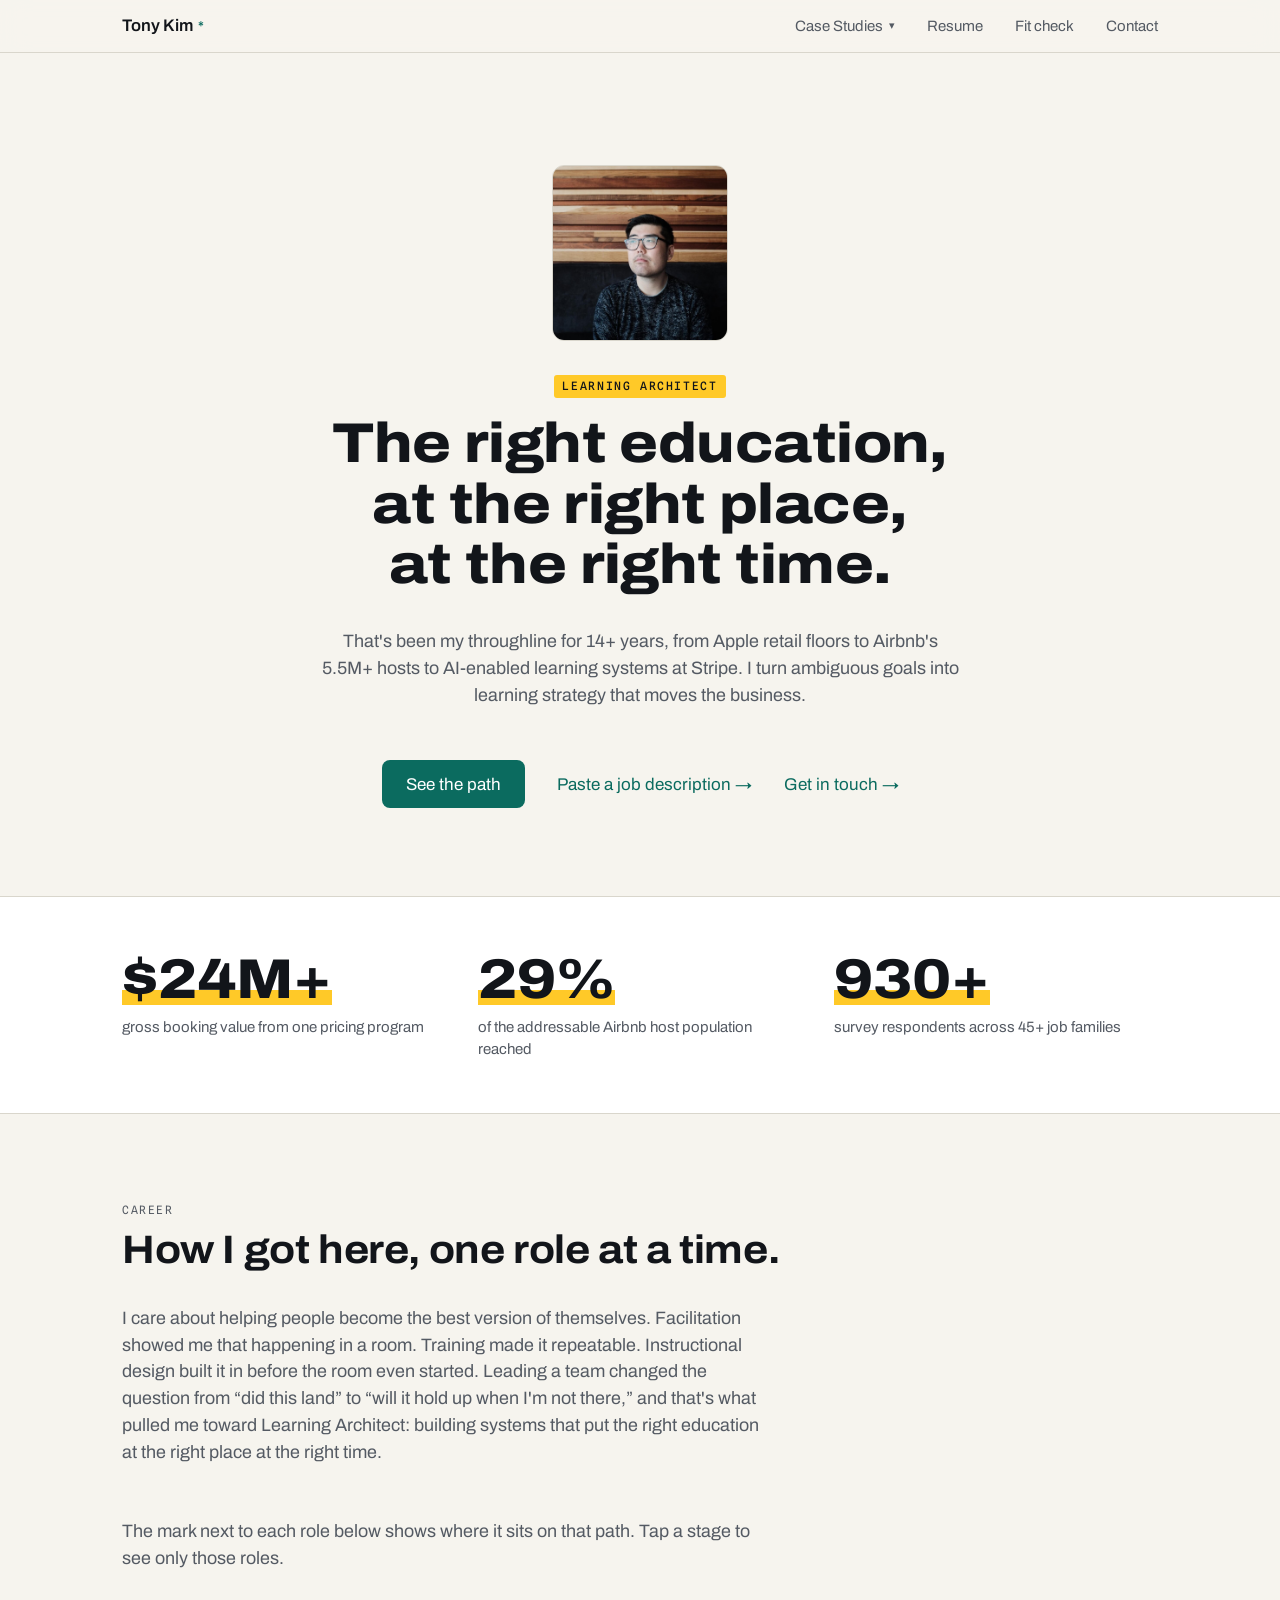
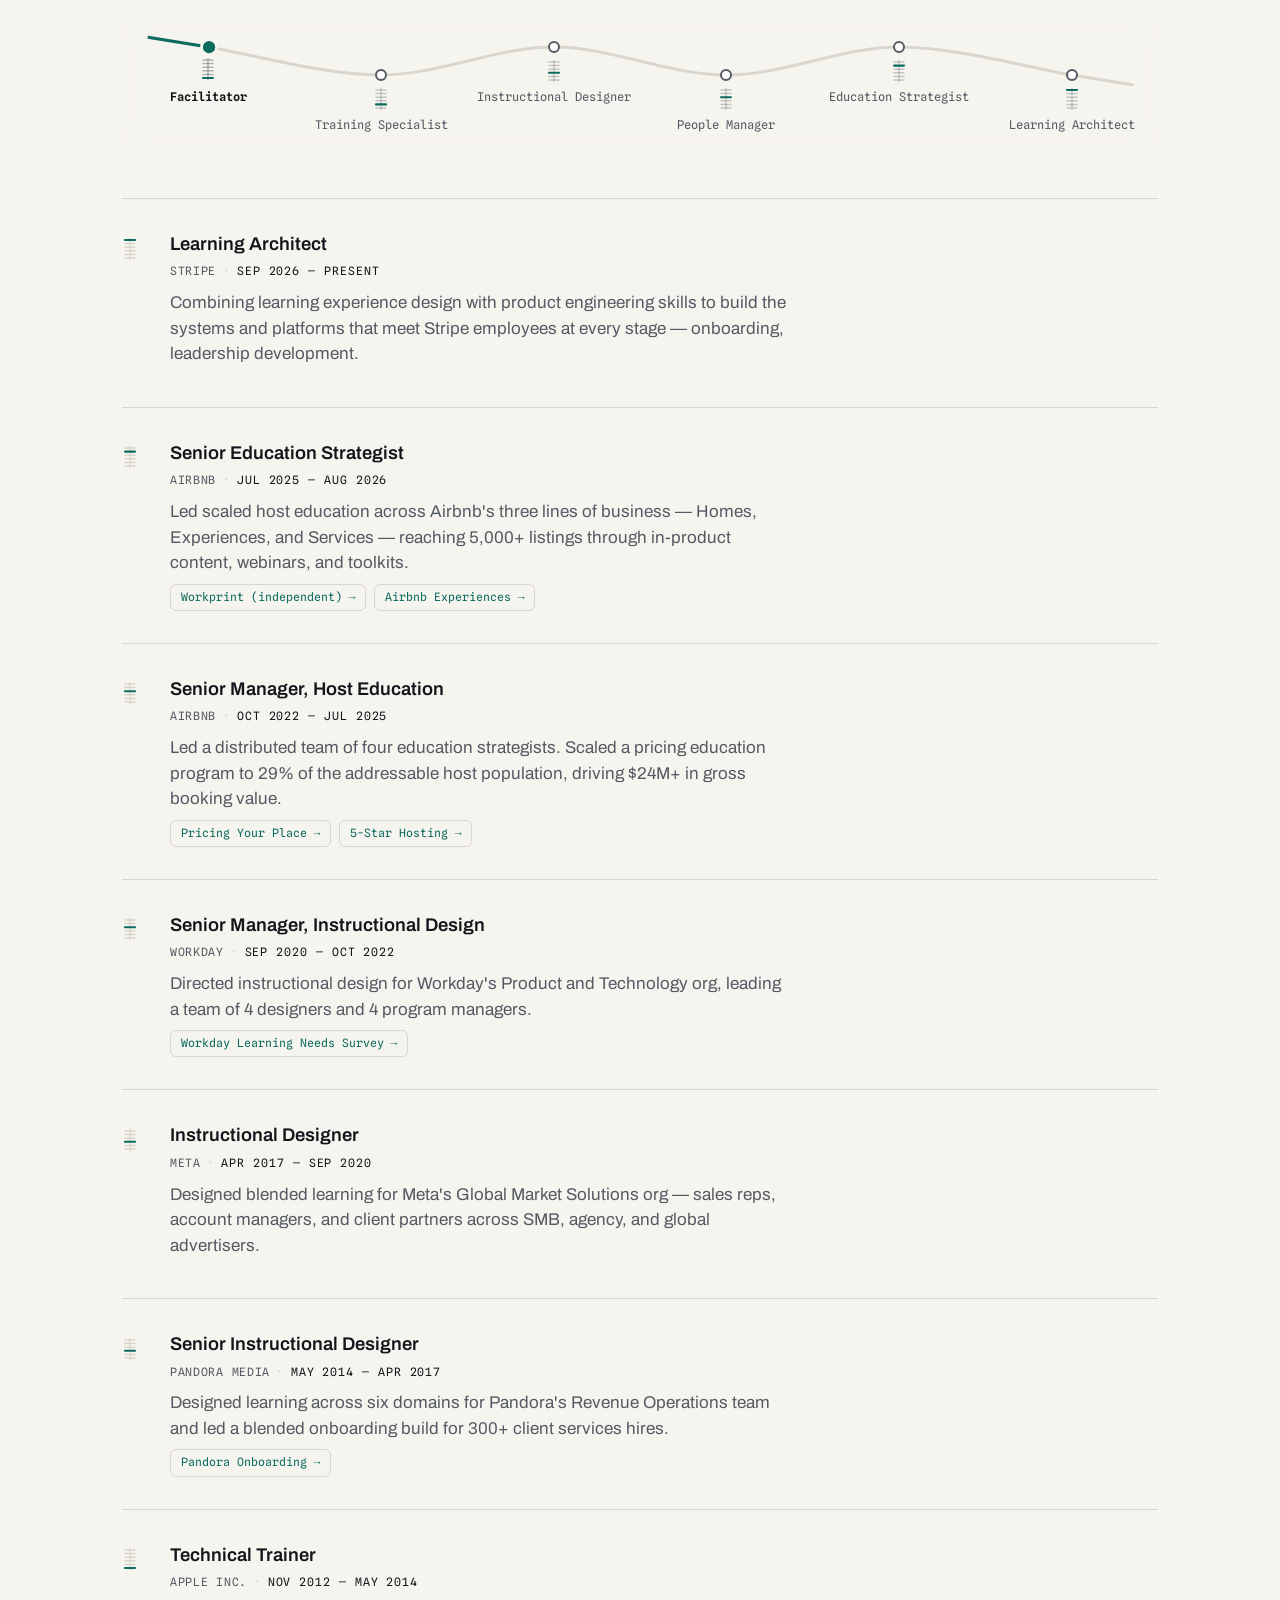
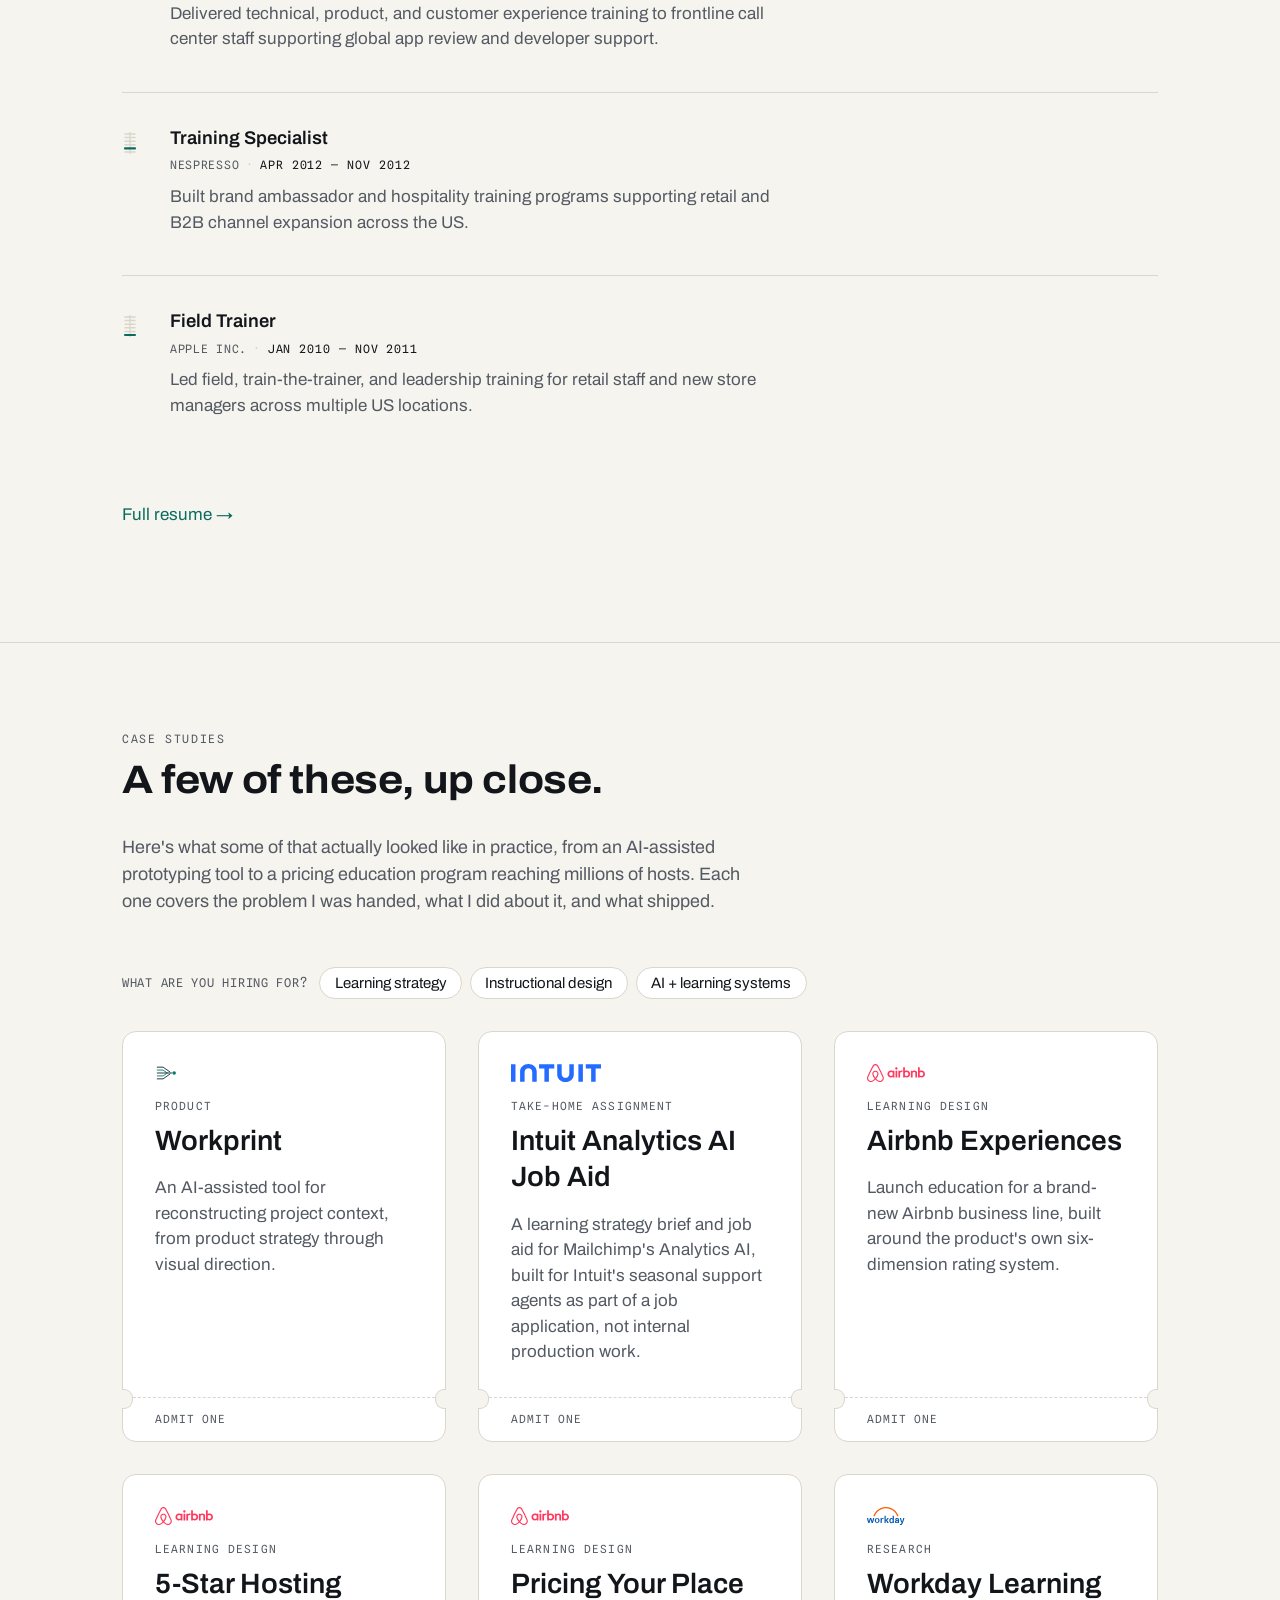
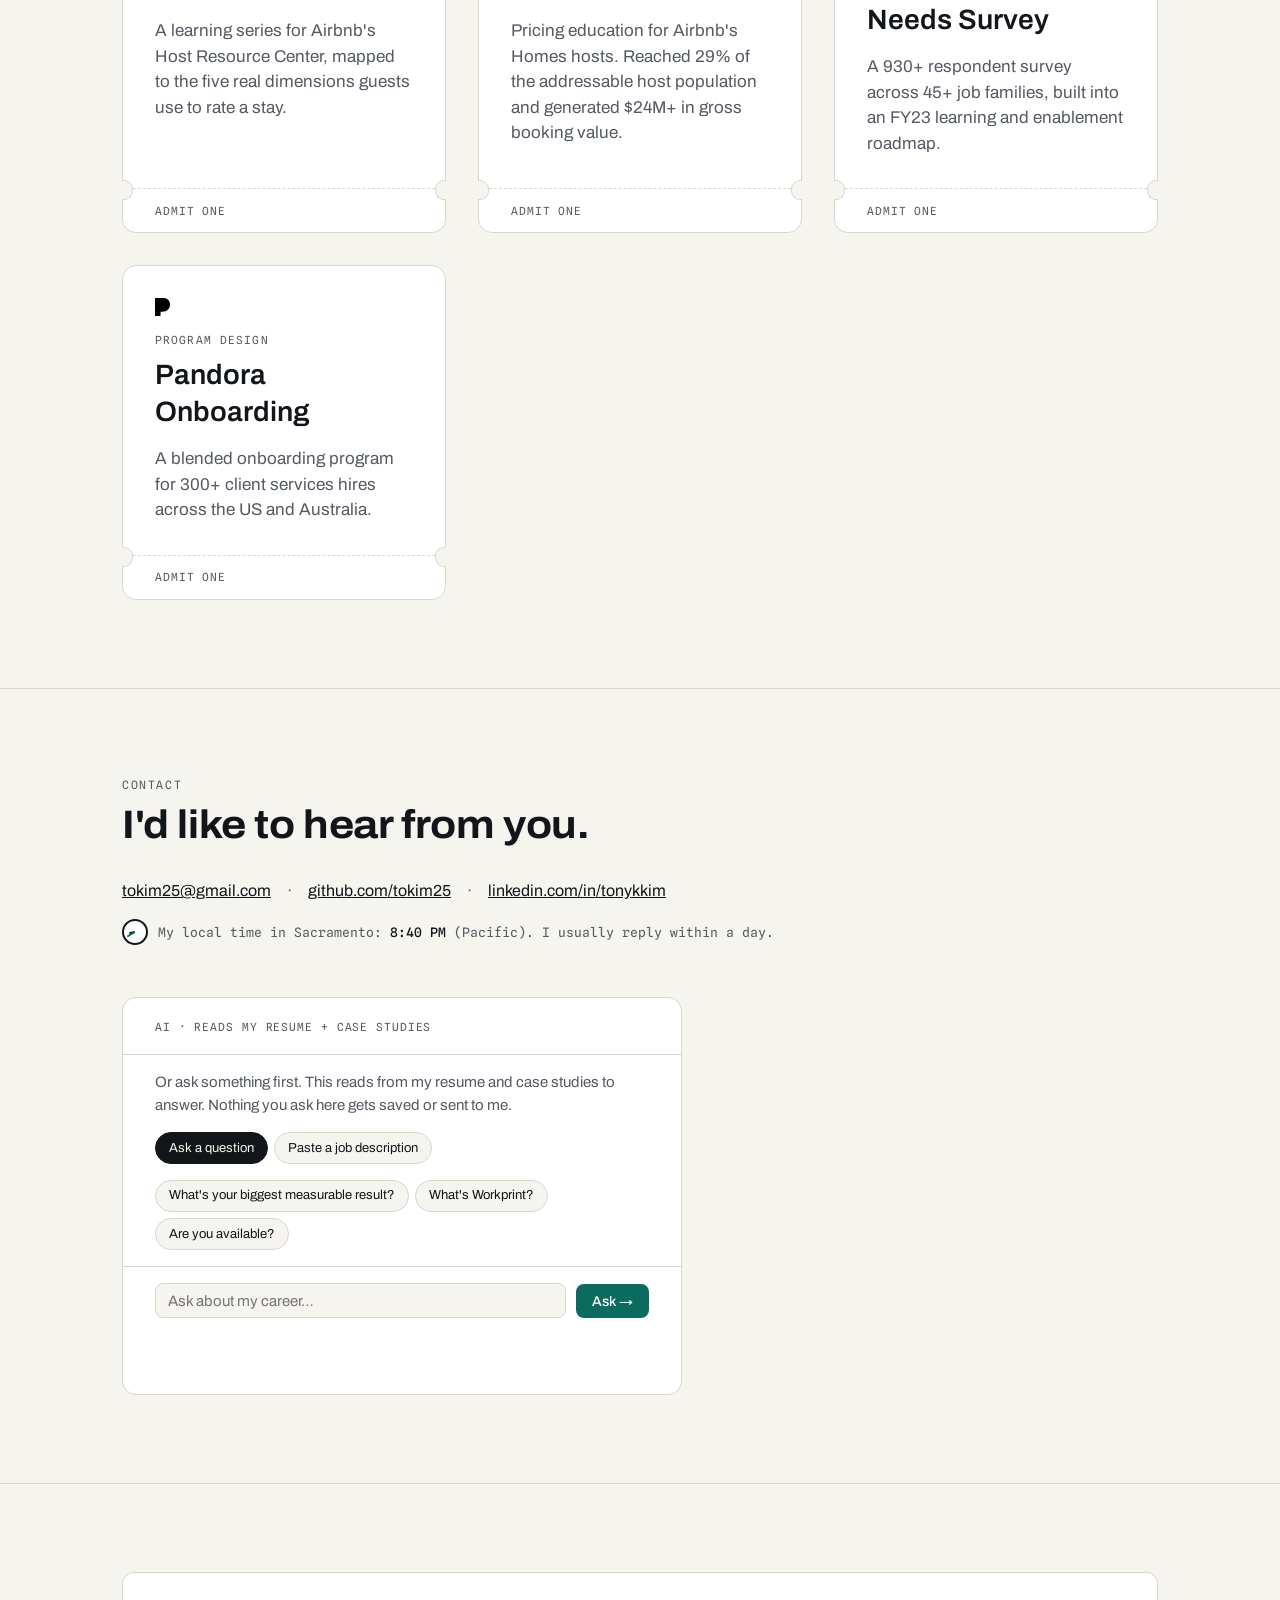
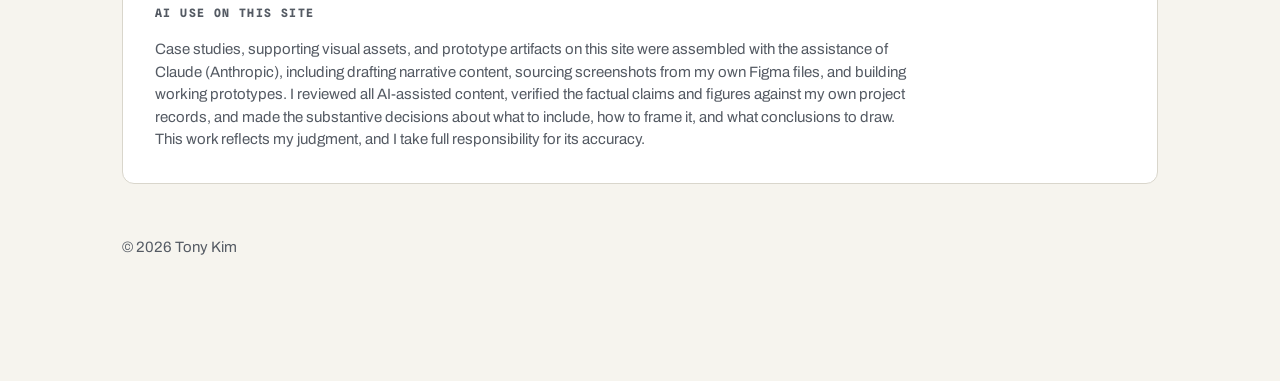
==== commit 201cf8ab: "Turn the ladder key into a winding train route; add reply note to clock - The stage key becomes a cu" ====
--- a/index.html
+++ b/index.html
@@ -25,7 +25,7 @@
   <link rel="preconnect" href="https://fonts.googleapis.com" />
   <link rel="preconnect" href="https://fonts.gstatic.com" crossorigin />
   <link rel="stylesheet" href="https://fonts.googleapis.com/css2?family=Archivo:wdth,wght@100..125,400..800&family=Spline+Sans+Mono:wght@400;500&display=swap" />
-<link rel="stylesheet" href="styles.css?v=20261122-whimsy" />
+<link rel="stylesheet" href="styles.css?v=20261122-route" />
 </head>
 <body>
 
@@ -337,7 +337,7 @@
 
       <p class="station-clock" hidden>
         <span class="station-clock__face" aria-hidden="true"><span class="station-clock__hand station-clock__hand--h"></span><span class="station-clock__hand station-clock__hand--m"></span></span>
-        <span>My local time in Sacramento: <time class="station-clock__time"></time> (Pacific)</span>
+        <span>My local time in Sacramento: <time class="station-clock__time"></time> (Pacific). I usually reply within a day.</span>
       </p>
 
       <aside class="design-note"><span class="design-note__tag">Design note</span> Practice and feedback. In place of a contact form, the assistant lets you test a question or a job description against the evidence and get a specific answer back.</aside>
@@ -381,6 +381,6 @@
     </div>
   </footer>
 
-  <script src="script.js?v=20261122-whimsy"></script>
+  <script src="script.js?v=20261122-route"></script>
 </body>
 </html>
--- a/styles.css
+++ b/styles.css
@@ -2119,7 +2119,7 @@
 
 @media (min-width: 641px) {
   .timeline__entry {
-    scroll-margin-top: 9rem;
+    scroll-margin-top: calc(52px + var(--stage-key-h, 6rem) + 1rem);
   }
 }
 
@@ -2217,7 +2217,7 @@
   height: 12px;
   pointer-events: none;
   opacity: 0;
-  transition: transform 0.45s cubic-bezier(0.34, 1.3, 0.64, 1), opacity 0.2s ease;
+  transition: opacity 0.2s ease;
 }
 
 .ladder-pin.is-shown {
@@ -2241,16 +2241,6 @@
   border: 2px solid var(--color-accent);
   border-radius: 50%;
   animation: pin-pulse 1.6s ease-out 3;
-}
-
-.ladder-pin__dot.is-hopping {
-  animation: pin-hop 0.45s ease;
-}
-
-@keyframes pin-hop {
-  40% {
-    transform: translateY(-10px);
-  }
 }
 
 @keyframes pin-pulse {
@@ -2449,13 +2439,106 @@
 @media (prefers-reduced-motion: reduce) {
   .case-card.is-punched::after,
   .ladder-pin__dot::after,
-  .ladder-pin__dot.is-hopping,
   .flap.is-flipping,
   .gap-sign {
     animation: none;
   }
 
-  .ladder-pin {
-    transition: opacity 0.2s ease;
-  }
-}
+}
+
+/* ---- Winding route: the ladder key as a train line ----
+   script.js adds .has-track, a station dot on each stage, and an SVG track
+   curved through the dots. Without JS the key stays a flat legend. */
+
+.timeline__stage-key.has-track::before {
+  content: none;
+}
+
+.stage-track {
+  position: absolute;
+  inset: 0;
+  z-index: 0;
+  width: 100%;
+  height: 100%;
+  overflow: visible;
+  pointer-events: none;
+}
+
+.stage-track__rail,
+.stage-track__done {
+  fill: none;
+  stroke-width: 3;
+}
+
+.stage-track__rail {
+  stroke: var(--color-line);
+  stroke-linecap: round;
+}
+
+/* The stretch of line already travelled. */
+.stage-track__done {
+  stroke: var(--color-accent);
+  stroke-linecap: butt;
+}
+
+.stop-dot {
+  flex-shrink: 0;
+  width: 12px;
+  height: 12px;
+  border: 2px solid var(--color-ink-soft);
+  border-radius: 50%;
+  background: var(--color-bg-alt);
+  transition: border-color 0.3s ease;
+}
+
+.stop-dot.is-passed {
+  border-color: var(--color-accent);
+}
+
+/* Desktop: stops alternate high and low, so the line waves across. */
+@media (min-width: 641px) {
+  .timeline__stage-key.has-track {
+    align-items: flex-start;
+  }
+
+  .has-track .timeline__stage-key-item:nth-child(even) {
+    margin-top: 28px;
+  }
+}
+
+/* Phones: the line snakes across two rows and doubles back, like a route
+   map. Tab order still follows the route, 1 to 6. */
+@media (max-width: 640px) {
+  .timeline__stage-key.has-track {
+    display: grid;
+    grid-template-columns: repeat(3, 1fr);
+    row-gap: var(--space-sm);
+  }
+
+  .has-track .timeline__stage-key-item {
+    flex: none;
+  }
+
+  .has-track .timeline__stage-key-item:nth-child(2),
+  .has-track .timeline__stage-key-item:nth-child(5) {
+    margin-top: 14px;
+  }
+
+  .has-track .timeline__stage-key-item:nth-child(4) {
+    grid-area: 2 / 3;
+  }
+
+  .has-track .timeline__stage-key-item:nth-child(5) {
+    grid-area: 2 / 2;
+  }
+
+  .has-track .timeline__stage-key-item:nth-child(6) {
+    grid-area: 2 / 1;
+  }
+}
+
+@media (prefers-reduced-motion: reduce) {
+  .stop-dot {
+    transition: none;
+  }
+}
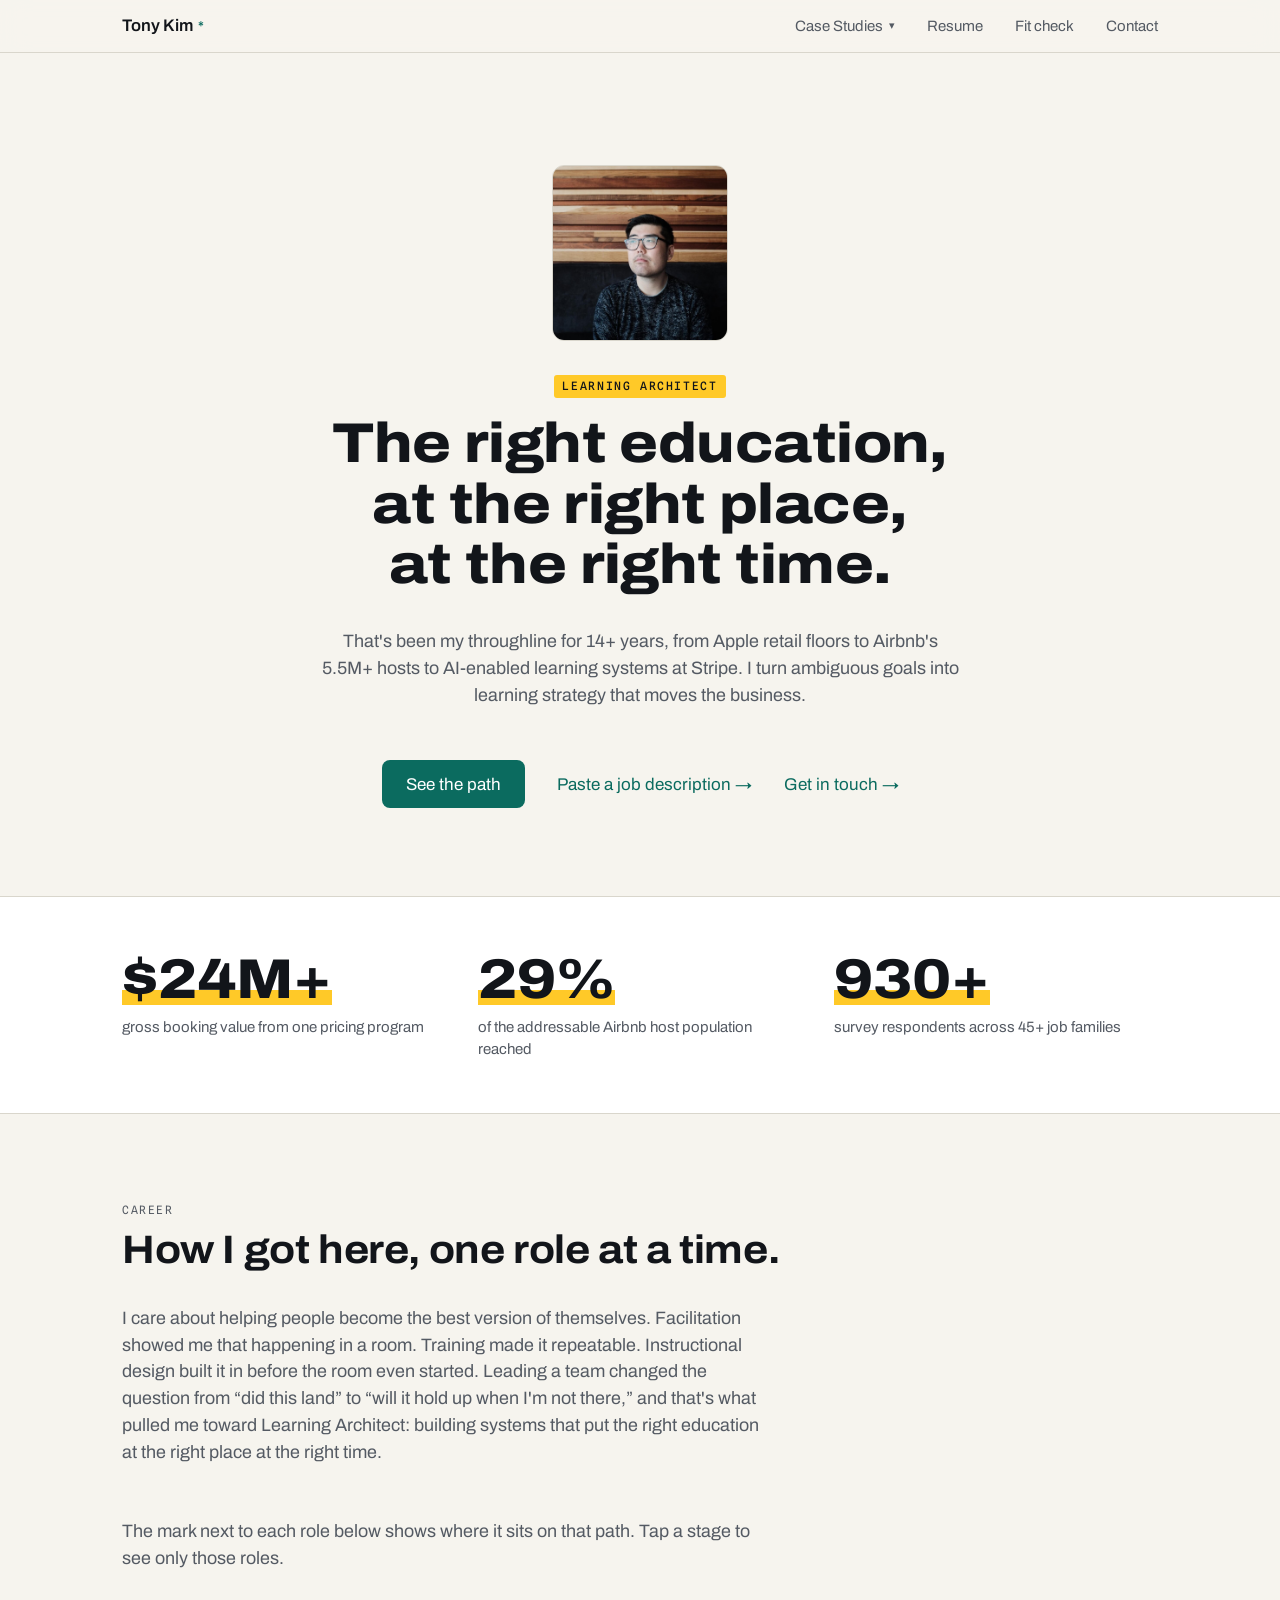
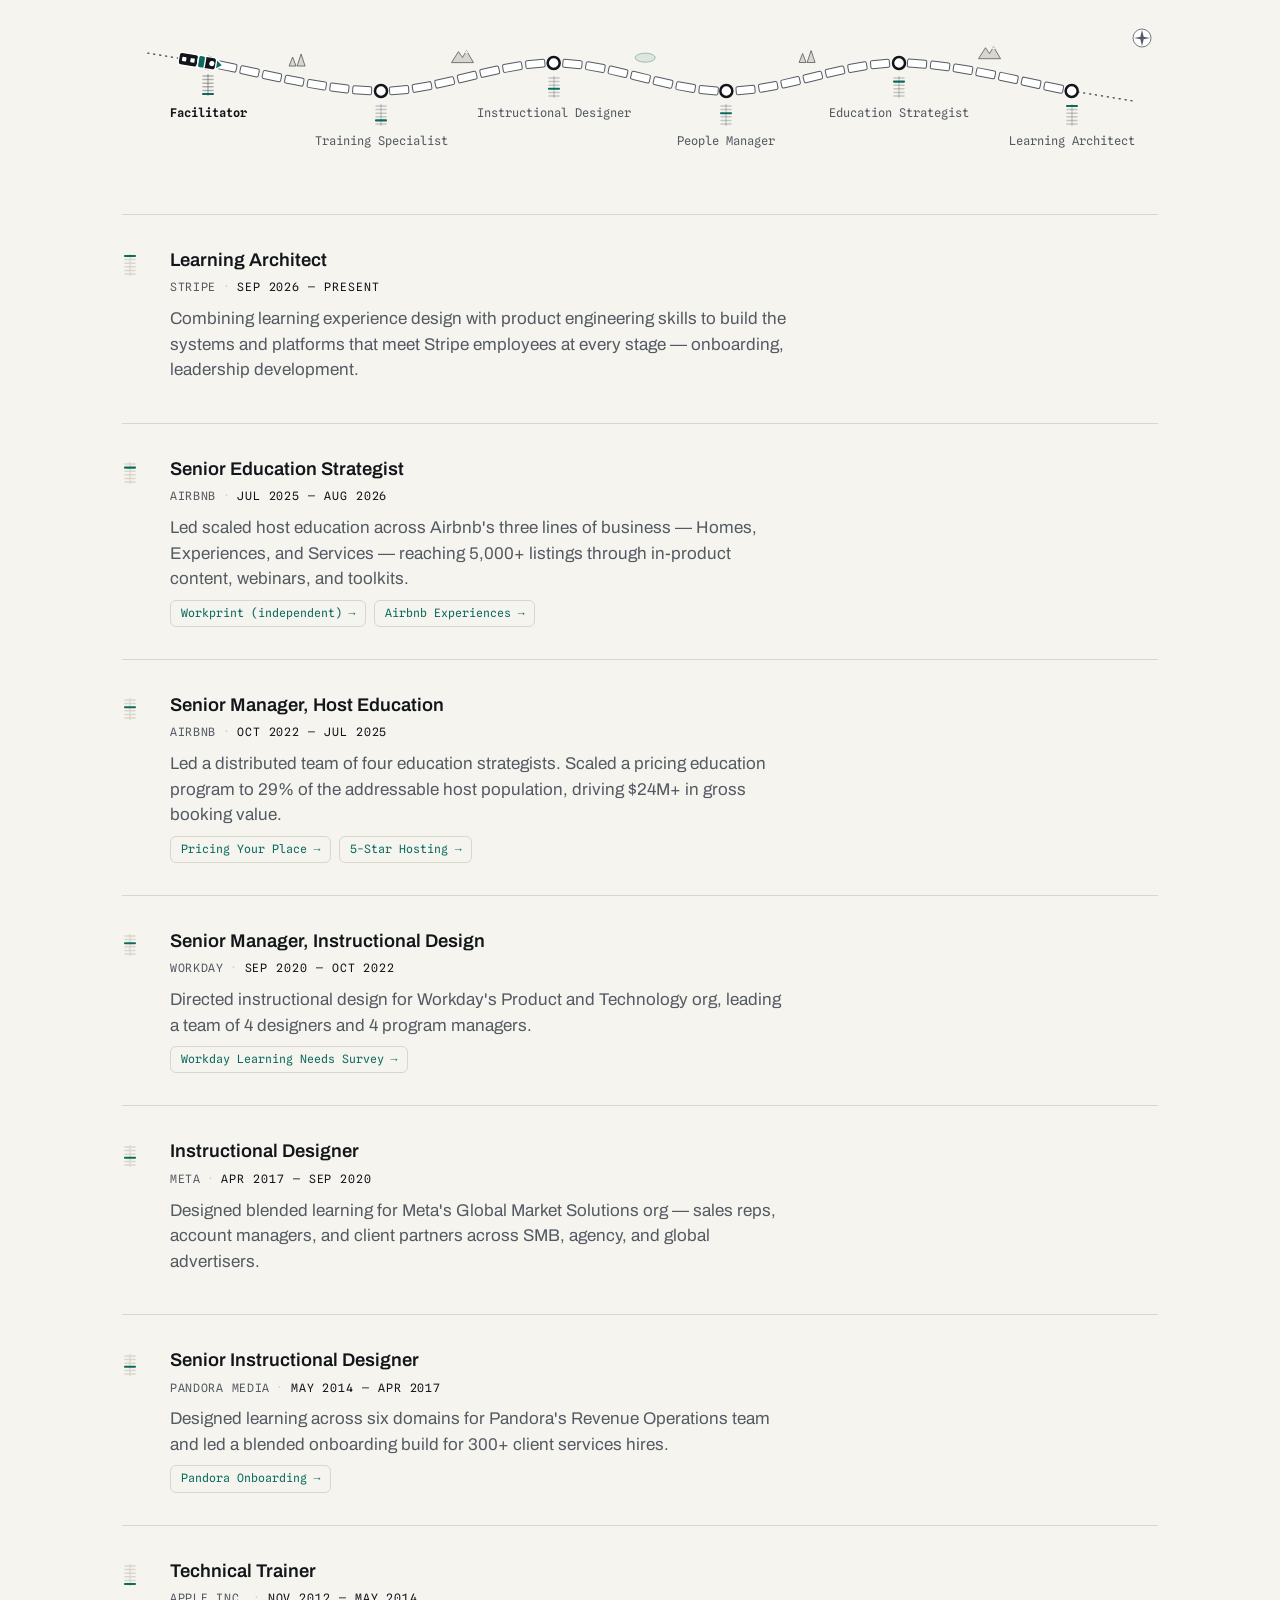
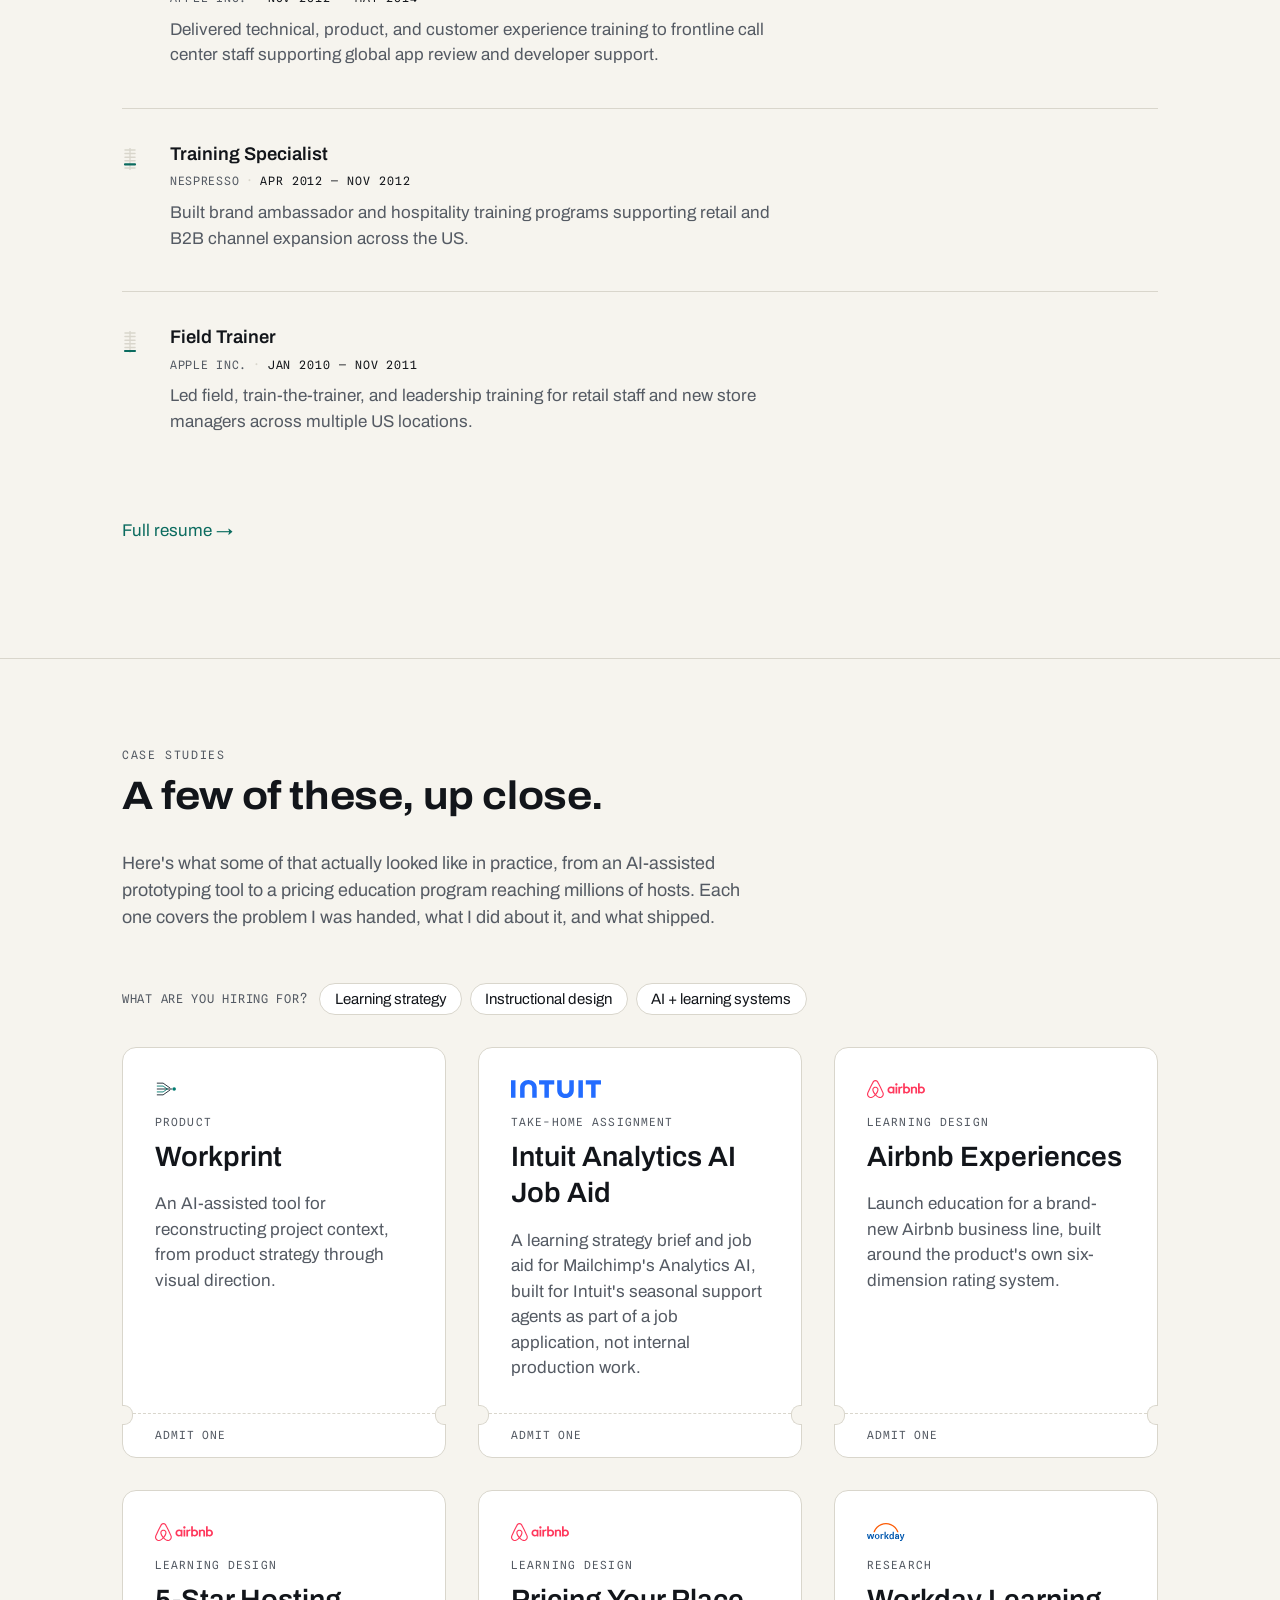
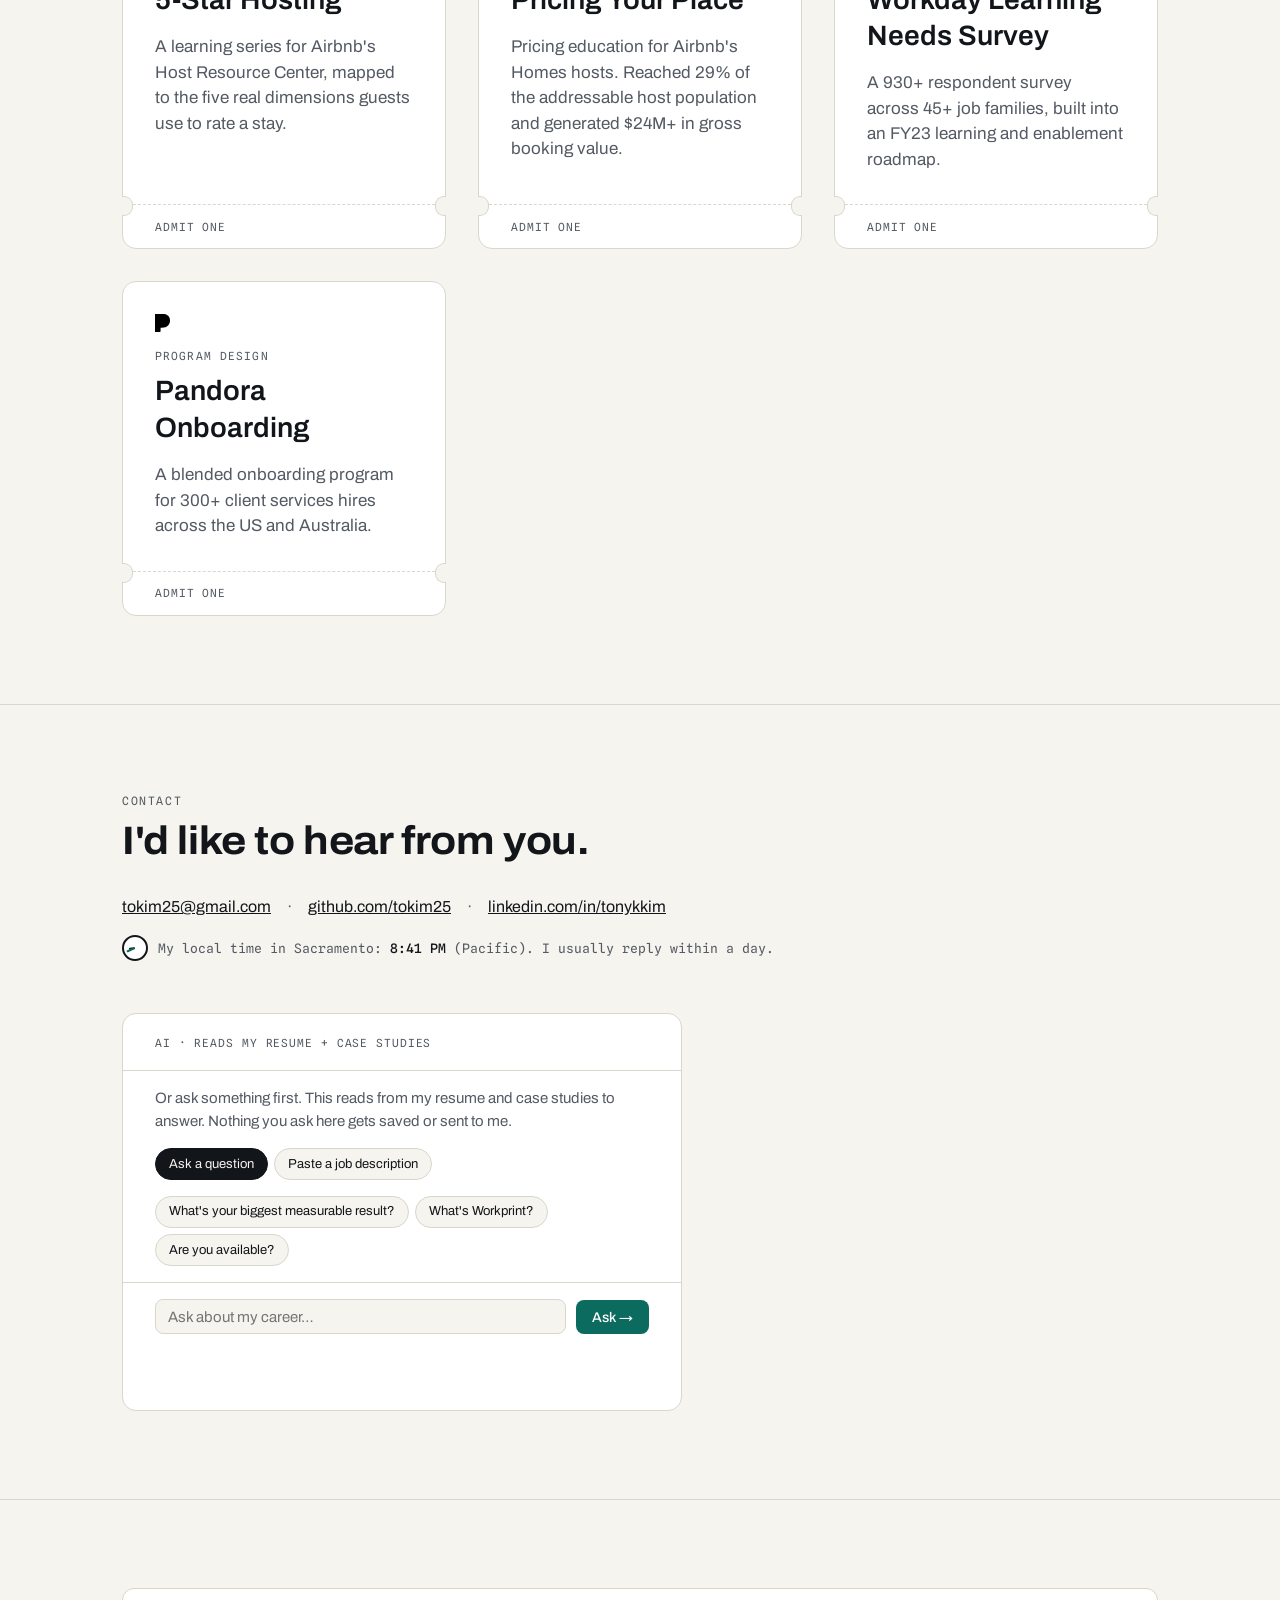
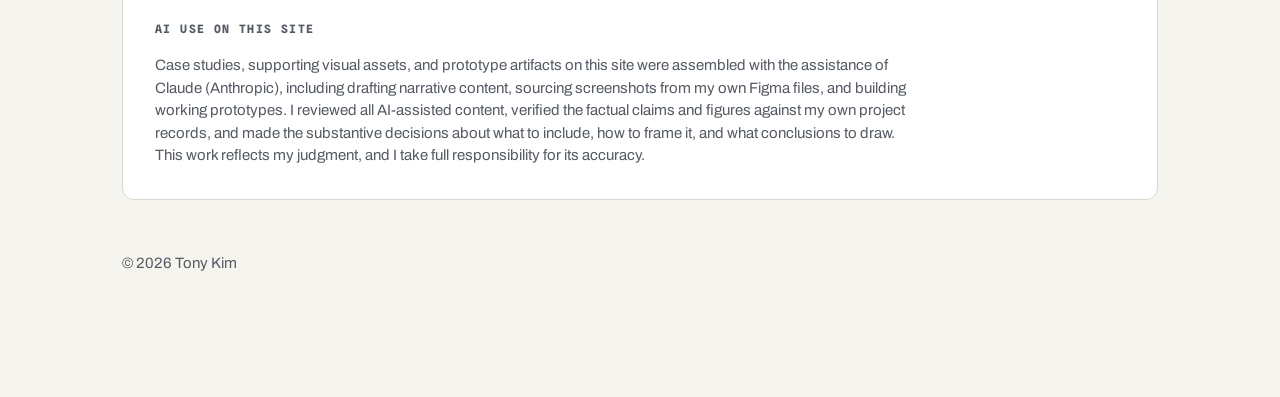
==== commit b5b47570: "Ladder route as a Ticket to Ride-style board with a little train - Route drawn as train-car spaces b" ====
--- a/index.html
+++ b/index.html
@@ -25,7 +25,7 @@
   <link rel="preconnect" href="https://fonts.googleapis.com" />
   <link rel="preconnect" href="https://fonts.gstatic.com" crossorigin />
   <link rel="stylesheet" href="https://fonts.googleapis.com/css2?family=Archivo:wdth,wght@100..125,400..800&family=Spline+Sans+Mono:wght@400;500&display=swap" />
-<link rel="stylesheet" href="styles.css?v=20261122-route" />
+<link rel="stylesheet" href="styles.css?v=20261122-board" />
 </head>
 <body>
 
@@ -381,6 +381,6 @@
     </div>
   </footer>
 
-  <script src="script.js?v=20261122-route"></script>
+  <script src="script.js?v=20261122-board"></script>
 </body>
 </html>
--- a/styles.css
+++ b/styles.css
@@ -2206,50 +2206,6 @@
   }
 }
 
-/* ---- "You are here" pin on the ladder key ---- */
-
-.ladder-pin {
-  position: absolute;
-  top: 0;
-  left: 0;
-  z-index: 2;
-  width: 12px;
-  height: 12px;
-  pointer-events: none;
-  opacity: 0;
-  transition: opacity 0.2s ease;
-}
-
-.ladder-pin.is-shown {
-  opacity: 1;
-}
-
-.ladder-pin__dot {
-  position: relative;
-  display: block;
-  width: 12px;
-  height: 12px;
-  border-radius: 50%;
-  background: var(--color-accent);
-  box-shadow: 0 0 0 3px var(--color-bg);
-}
-
-.ladder-pin__dot::after {
-  content: "";
-  position: absolute;
-  inset: 0;
-  border: 2px solid var(--color-accent);
-  border-radius: 50%;
-  animation: pin-pulse 1.6s ease-out 3;
-}
-
-@keyframes pin-pulse {
-  to {
-    transform: scale(2.4);
-    opacity: 0;
-  }
-}
-
 /* ---- Proof numbers flip like a departures board ---- */
 
 .flap {
@@ -2438,7 +2394,6 @@
 
 @media (prefers-reduced-motion: reduce) {
   .case-card.is-punched::after,
-  .ladder-pin__dot::after,
   .flap.is-flipping,
   .gap-sign {
     animation: none;
@@ -2446,59 +2401,159 @@
 
 }
 
-/* ---- Winding route: the ladder key as a train line ----
-   script.js adds .has-track, a station dot on each stage, and an SVG track
-   curved through the dots. Without JS the key stays a flat legend. */
+/* ---- Winding route: the ladder key as a Ticket to Ride-style board ----
+   script.js adds .has-track and an SVG map: train-car spaces along a curve
+   between city markers, a little scenery, and a small train. The SVG sits
+   above the buttons but ignores the pointer, so taps still reach them.
+   Without JS the key stays a flat legend. */
 
 .timeline__stage-key.has-track::before {
   content: none;
+}
+
+/* Layout anchors for the city markers; the SVG draws the visible city. */
+.stop-dot {
+  flex-shrink: 0;
+  width: 12px;
+  height: 12px;
+  visibility: hidden;
 }
 
 .stage-track {
   position: absolute;
   inset: 0;
-  z-index: 0;
+  z-index: 2;
   width: 100%;
   height: 100%;
   overflow: visible;
   pointer-events: none;
 }
 
-.stage-track__rail,
-.stage-track__done {
+.stage-track__rail {
   fill: none;
-  stroke-width: 3;
-}
-
-.stage-track__rail {
-  stroke: var(--color-line);
+  stroke: none;
+}
+
+.stage-track__end {
+  fill: none;
+  stroke: var(--color-ink-soft);
+  stroke-width: 1.5;
+  stroke-dasharray: 1 5;
   stroke-linecap: round;
 }
 
-/* The stretch of line already travelled. */
-.stage-track__done {
+.track-space {
+  fill: var(--color-bg-alt);
+  stroke: var(--color-ink-soft);
+  stroke-width: 1;
+  transition: fill 0.25s ease, stroke 0.25s ease;
+}
+
+.track-space.is-claimed {
+  fill: var(--color-accent);
+  stroke: #095a50;
+}
+
+.city {
+  fill: var(--color-bg-alt);
+  stroke: var(--color-ink);
+  stroke-width: 2.5;
+  transition: stroke 0.3s ease;
+}
+
+.city.is-passed {
   stroke: var(--color-accent);
-  stroke-linecap: butt;
-}
-
-.stop-dot {
-  flex-shrink: 0;
-  width: 12px;
-  height: 12px;
-  border: 2px solid var(--color-ink-soft);
-  border-radius: 50%;
-  background: var(--color-bg-alt);
-  transition: border-color 0.3s ease;
-}
-
-.stop-dot.is-passed {
-  border-color: var(--color-accent);
-}
-
-/* Desktop: stops alternate high and low, so the line waves across. */
+}
+
+/* Map scenery: monochrome, so it reads as a map and not as more signals. */
+.decor-land {
+  fill: var(--color-line);
+  stroke: var(--color-ink-soft);
+  stroke-width: 0.8;
+  stroke-linejoin: round;
+}
+
+.decor-snow {
+  fill: var(--color-bg-alt);
+}
+
+.decor-water {
+  fill: rgba(11, 107, 95, 0.1);
+  stroke: rgba(11, 107, 95, 0.45);
+  stroke-width: 0.8;
+}
+
+.decor-compass circle {
+  fill: var(--color-bg-alt);
+  stroke: var(--color-ink-soft);
+  stroke-width: 0.8;
+}
+
+.decor-compass__needle {
+  fill: var(--color-ink-soft);
+}
+
+/* The train: ink body so it stands out on teal claimed spaces. */
+.train {
+  opacity: 0;
+  transition: opacity 0.2s ease;
+}
+
+.train.is-shown {
+  opacity: 1;
+}
+
+.train__body {
+  fill: var(--color-ink);
+  stroke: var(--color-bg-alt);
+  stroke-width: 1;
+}
+
+.train__cab,
+.train__nose {
+  fill: var(--color-accent);
+  stroke: var(--color-bg-alt);
+  stroke-width: 1;
+}
+
+.train__window {
+  fill: var(--color-bg-alt);
+}
+
+.train__stack {
+  fill: var(--color-bg-alt);
+}
+
+.train__puff {
+  fill: var(--color-bg-alt);
+  stroke: var(--color-ink-soft);
+  stroke-width: 0.6;
+  opacity: 0;
+  transform-box: fill-box;
+  transform-origin: center;
+}
+
+.train.is-moving .train__puff {
+  animation: puff 0.5s ease-out infinite;
+}
+
+@keyframes puff {
+  from {
+    opacity: 0.9;
+    transform: scale(0.5);
+  }
+  to {
+    opacity: 0;
+    transform: translateX(-9px) scale(1.7);
+  }
+}
+
+/* Desktop: cities alternate high and low so the route winds, with room
+   above for the scenery. */
 @media (min-width: 641px) {
   .timeline__stage-key.has-track {
     align-items: flex-start;
+    padding-top: 1.5rem;
   }
 
   .has-track .timeline__stage-key-item:nth-child(even) {
@@ -2506,13 +2561,15 @@
   }
 }
 
-/* Phones: the line snakes across two rows and doubles back, like a route
-   map. Tab order still follows the route, 1 to 6. */
+/* Phones: the route snakes across two rows and doubles back. Tab order
+   still follows the route, 1 to 6. */
 @media (max-width: 640px) {
   .timeline__stage-key.has-track {
     display: grid;
     grid-template-columns: repeat(3, 1fr);
     row-gap: var(--space-sm);
+    /* A gutter for the route to bend around where it doubles back. */
+    padding-right: 14px;
   }
 
   .has-track .timeline__stage-key-item {
@@ -2538,7 +2595,13 @@
 }
 
 @media (prefers-reduced-motion: reduce) {
-  .stop-dot {
+  .track-space,
+  .city,
+  .train {
     transition: none;
   }
-}
+
+  .train.is-moving .train__puff {
+    animation: none;
+  }
+}
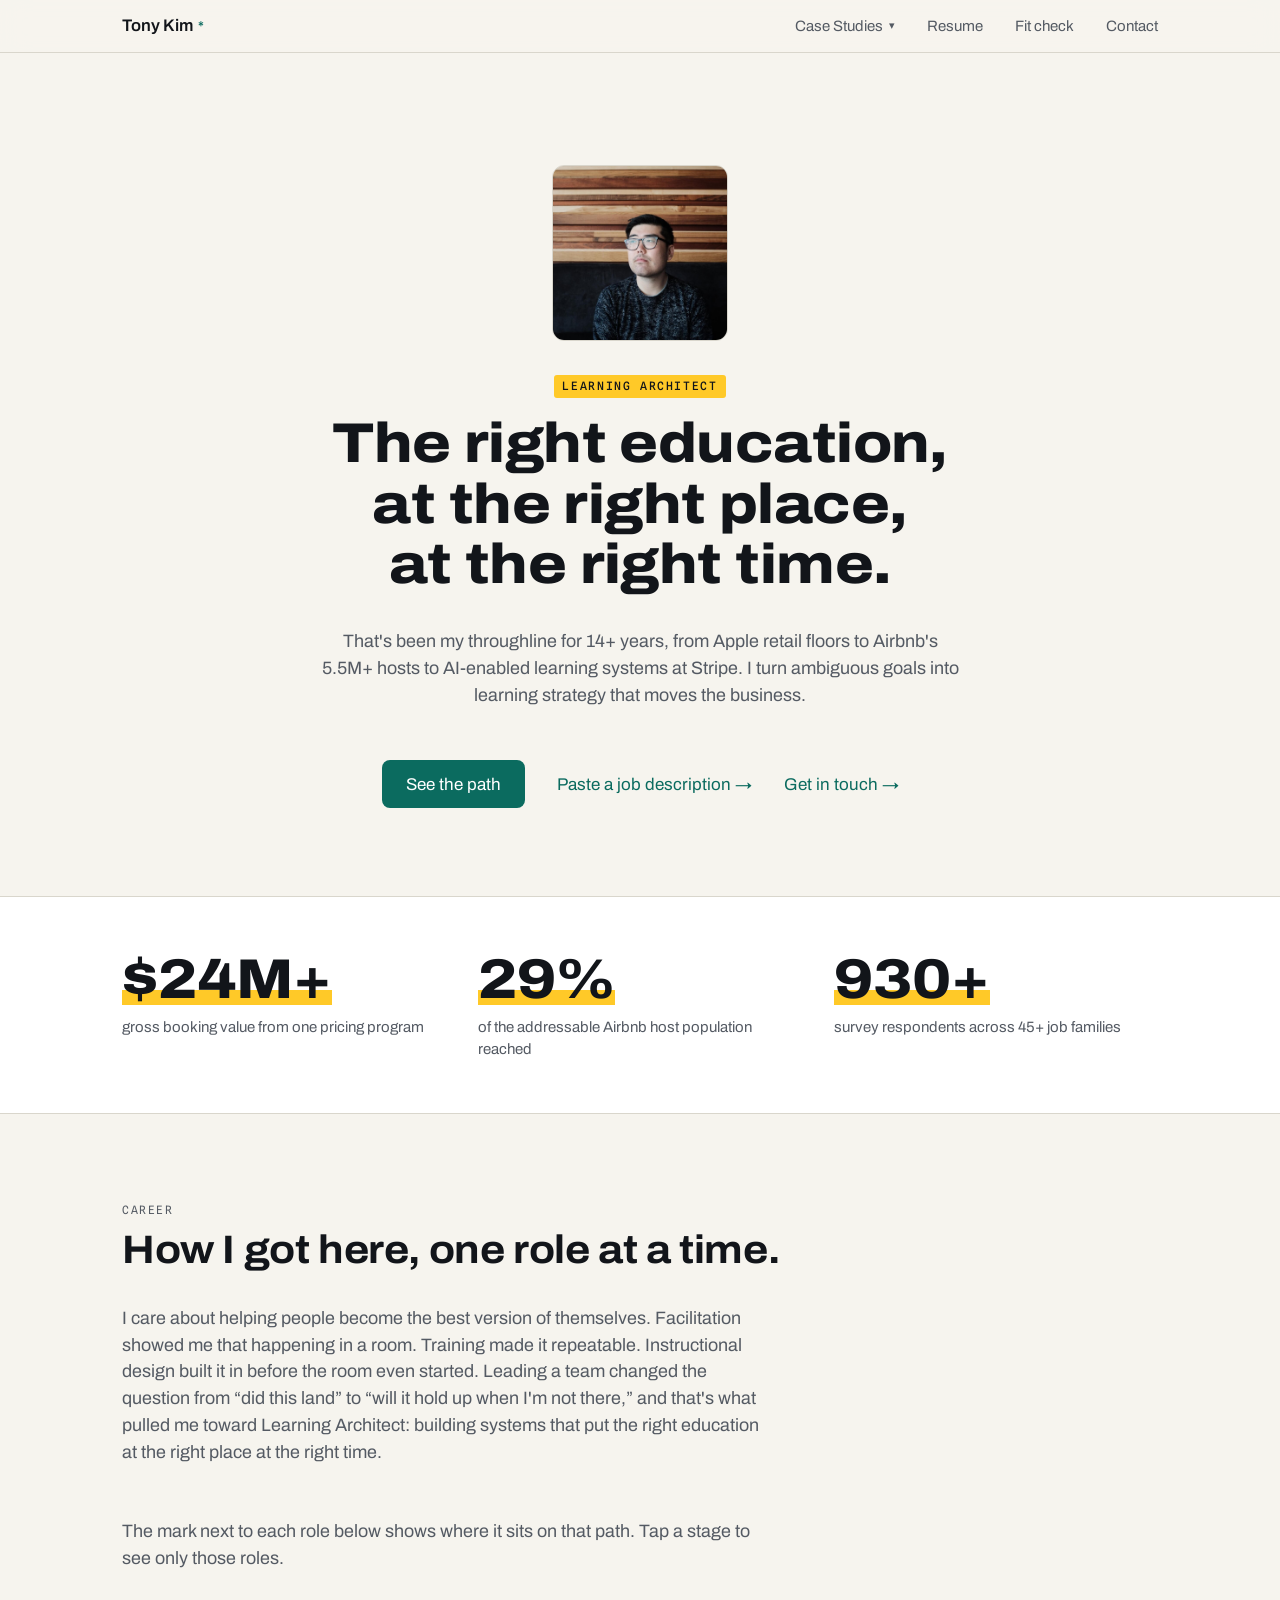
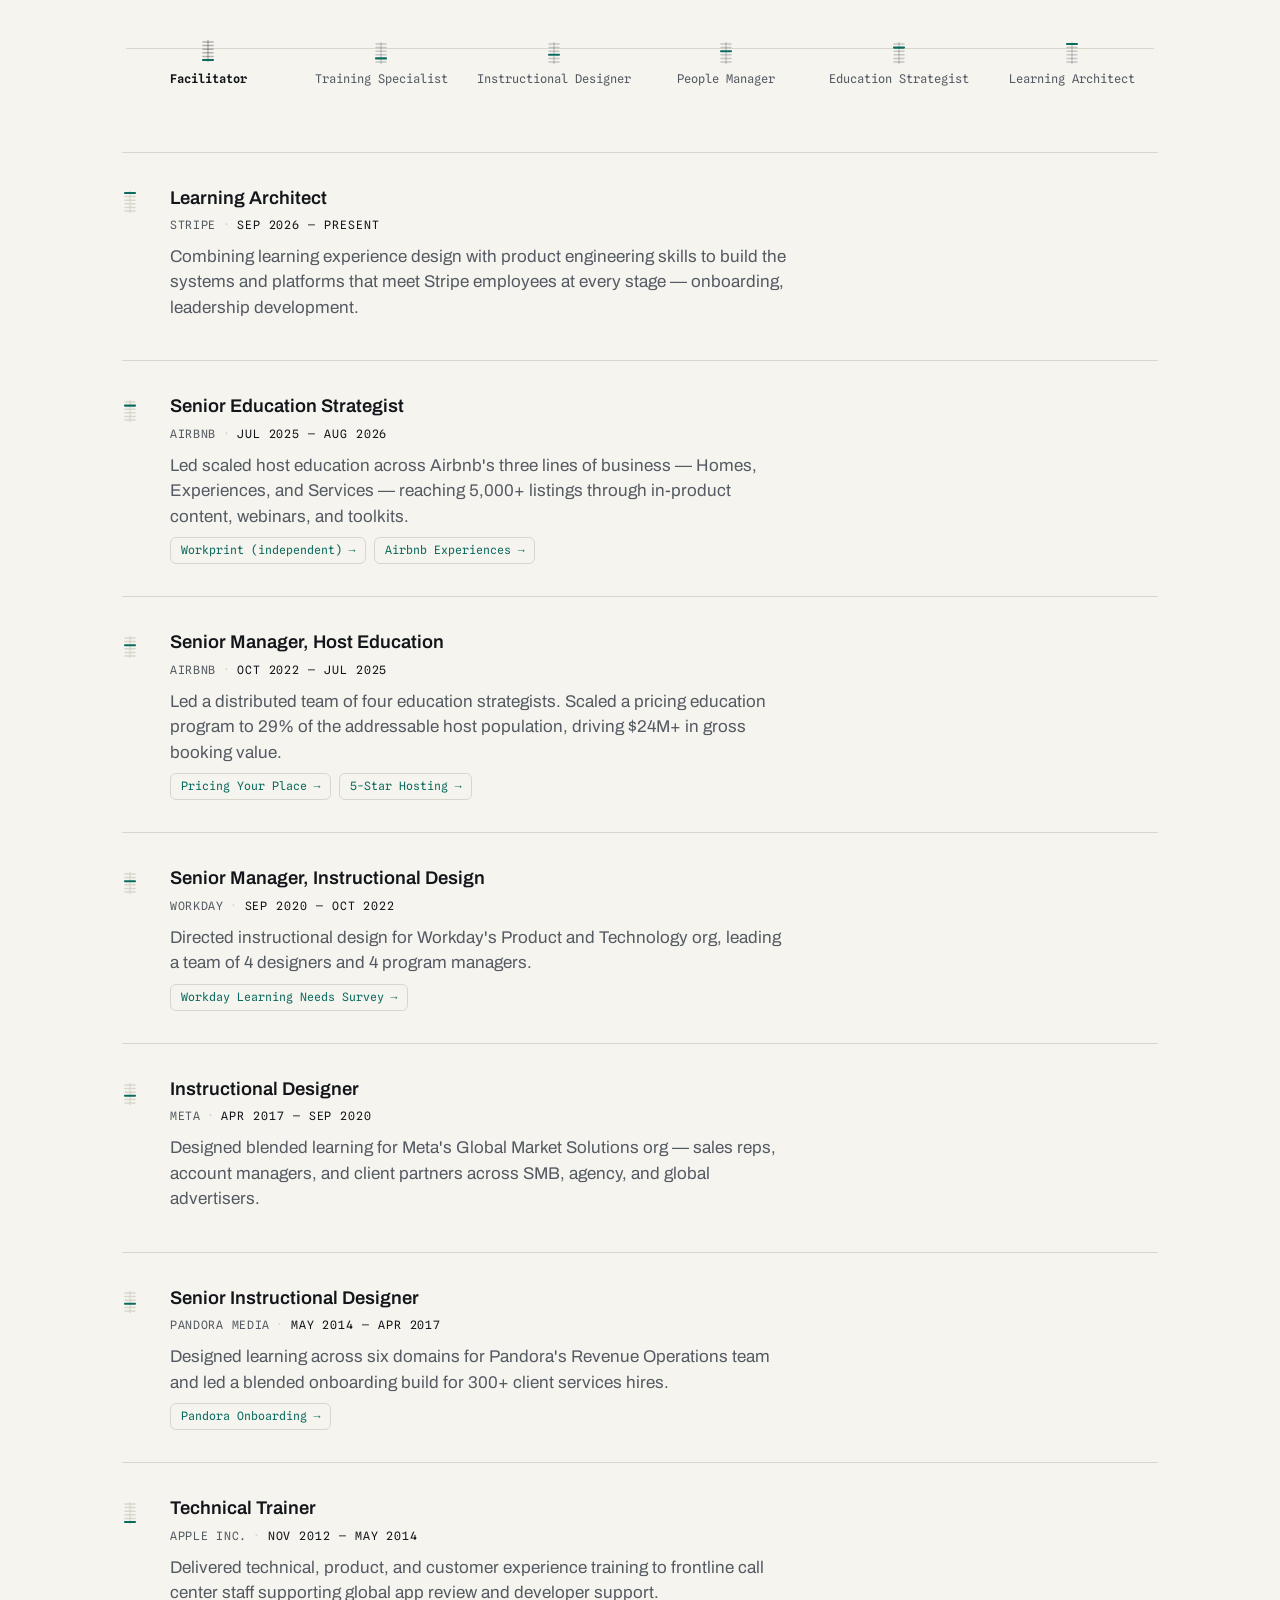
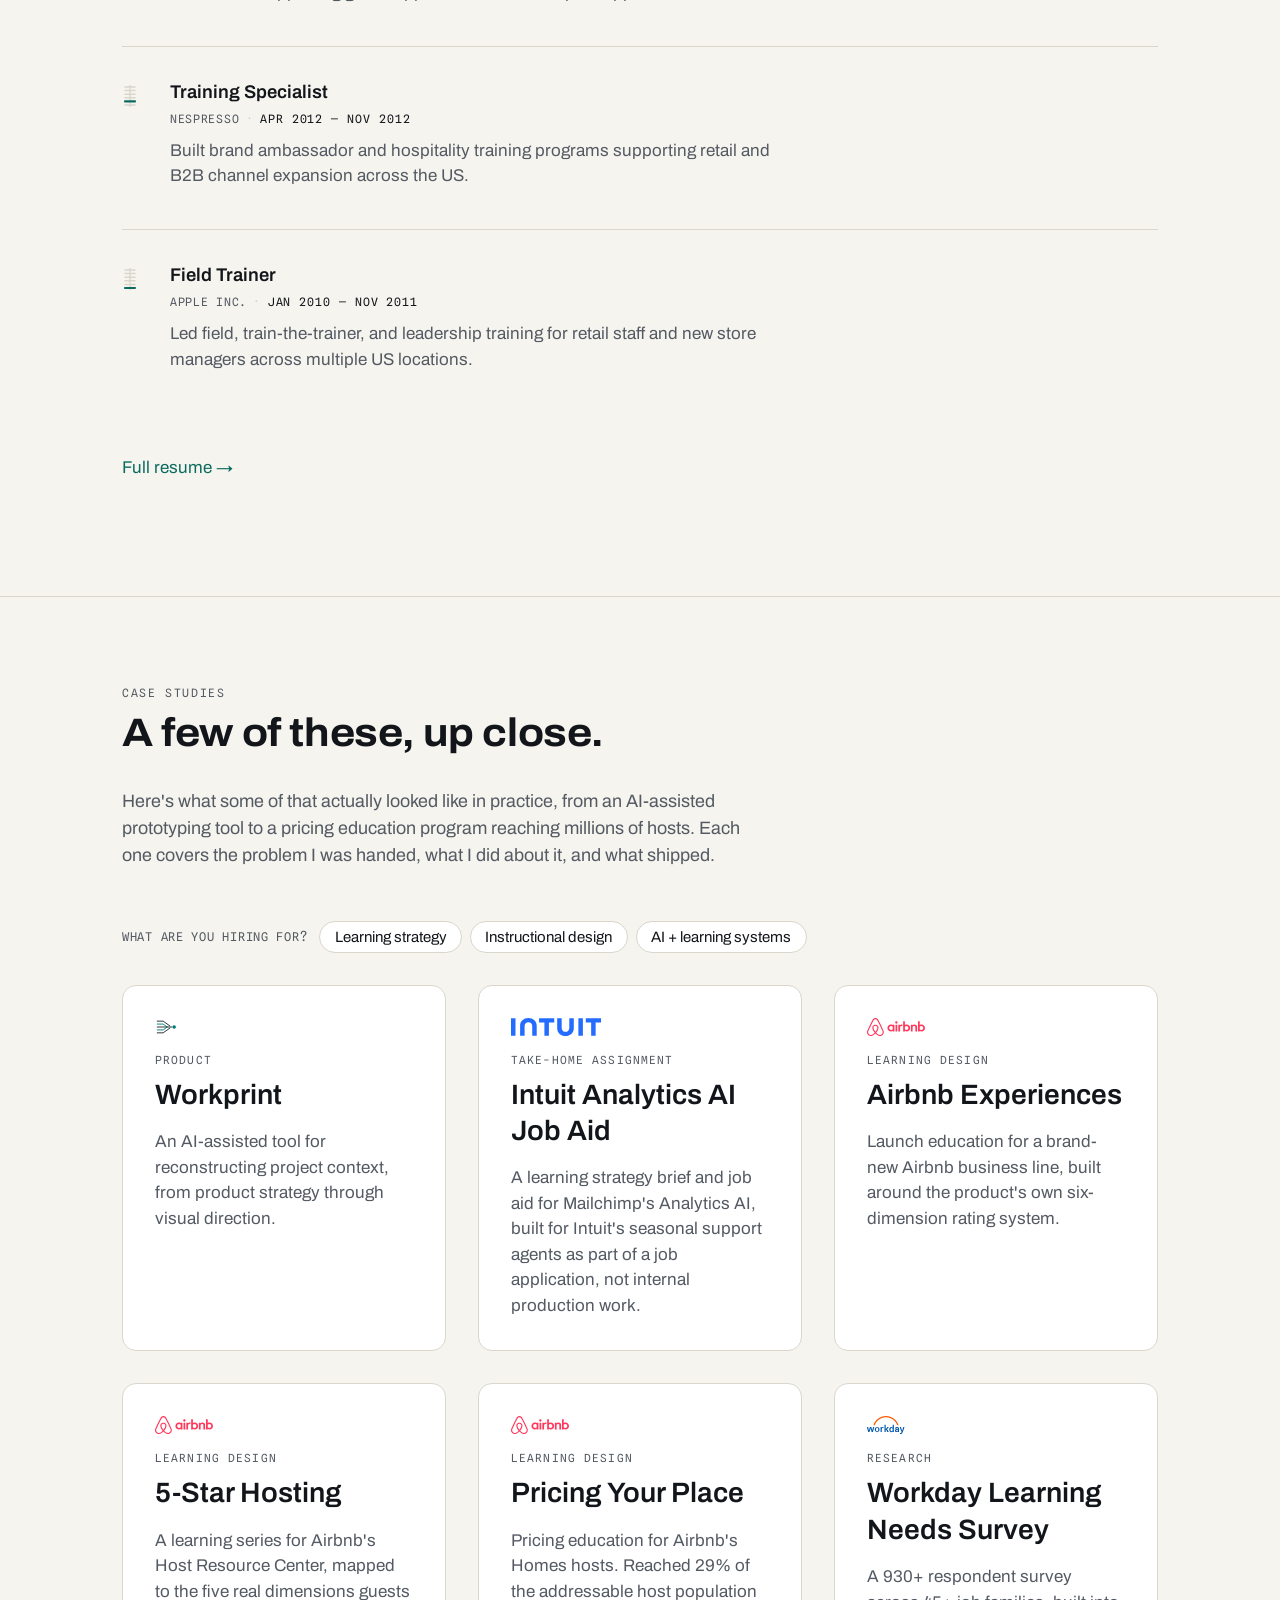
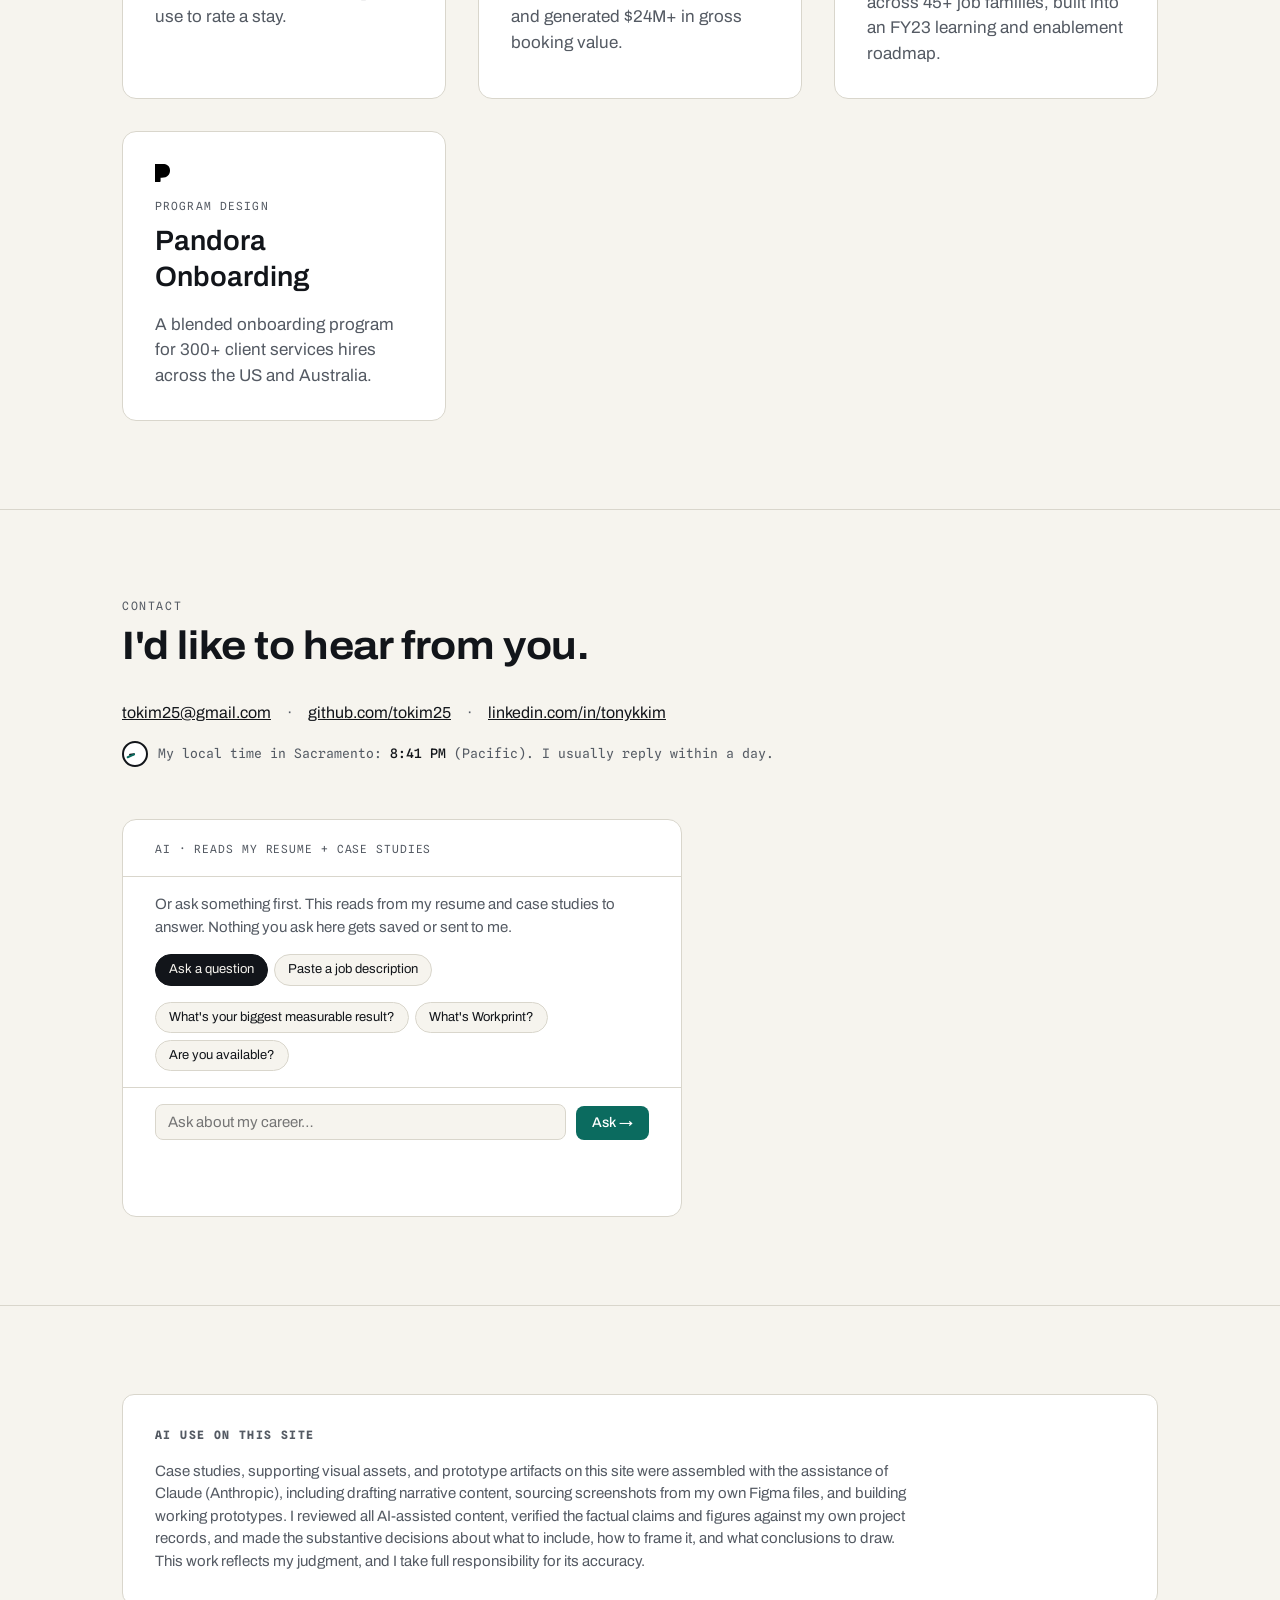
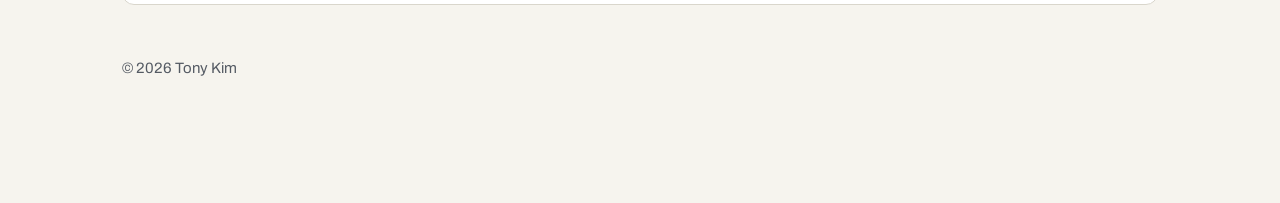
==== commit d3aabe45: "Remove the railroad ladder, ticket cards, and train-themed extras - Career ladder key back to the fl" ====
--- a/index.html
+++ b/index.html
@@ -25,7 +25,7 @@
   <link rel="preconnect" href="https://fonts.googleapis.com" />
   <link rel="preconnect" href="https://fonts.gstatic.com" crossorigin />
   <link rel="stylesheet" href="https://fonts.googleapis.com/css2?family=Archivo:wdth,wght@100..125,400..800&family=Spline+Sans+Mono:wght@400;500&display=swap" />
-<link rel="stylesheet" href="styles.css?v=20261122-board" />
+<link rel="stylesheet" href="styles.css?v=20261122-calm" />
 </head>
 <body>
 
@@ -267,7 +267,6 @@
           <p class="case-card__label">Product</p>
           <h3 class="case-card__title">Workprint</h3>
           <p class="case-card__desc">An AI-assisted tool for reconstructing project context, from product strategy through visual direction.</p>
-          <span class="case-card__stub" aria-hidden="true"><span class="case-card__stub-new">Admit one</span><span class="case-card__stub-read">Punched: you've read this</span></span>
         </a>
 
         <a href="case-studies/intuit-analytics-ai.html" class="case-card reveal" data-tags="ai design strategy">
@@ -275,7 +274,6 @@
           <p class="case-card__label">Take-home assignment</p>
           <h3 class="case-card__title">Intuit Analytics AI Job Aid</h3>
           <p class="case-card__desc">A learning strategy brief and job aid for Mailchimp's Analytics AI, built for Intuit's seasonal support agents as part of a job application, not internal production work.</p>
-          <span class="case-card__stub" aria-hidden="true"><span class="case-card__stub-new">Admit one</span><span class="case-card__stub-read">Punched: you've read this</span></span>
         </a>
 
         <a href="case-studies/experiences-services.html" class="case-card reveal" data-tags="design strategy">
@@ -283,7 +281,6 @@
           <p class="case-card__label">Learning Design</p>
           <h3 class="case-card__title">Airbnb Experiences</h3>
           <p class="case-card__desc">Launch education for a brand-new Airbnb business line, built around the product's own six-dimension rating system.</p>
-          <span class="case-card__stub" aria-hidden="true"><span class="case-card__stub-new">Admit one</span><span class="case-card__stub-read">Punched: you've read this</span></span>
         </a>
 
         <a href="case-studies/5-star-hosting.html" class="case-card reveal" data-tags="design strategy">
@@ -291,7 +288,6 @@
           <p class="case-card__label">Learning Design</p>
           <h3 class="case-card__title">5-Star Hosting</h3>
           <p class="case-card__desc">A learning series for Airbnb's Host Resource Center, mapped to the five real dimensions guests use to rate a stay.</p>
-          <span class="case-card__stub" aria-hidden="true"><span class="case-card__stub-new">Admit one</span><span class="case-card__stub-read">Punched: you've read this</span></span>
         </a>
 
         <a href="case-studies/pricing.html" class="case-card reveal" data-tags="strategy">
@@ -299,7 +295,6 @@
           <p class="case-card__label">Learning Design</p>
           <h3 class="case-card__title">Pricing Your Place</h3>
           <p class="case-card__desc">Pricing education for Airbnb's Homes hosts. Reached 29% of the addressable host population and generated $24M+ in gross booking value.</p>
-          <span class="case-card__stub" aria-hidden="true"><span class="case-card__stub-new">Admit one</span><span class="case-card__stub-read">Punched: you've read this</span></span>
         </a>
 
         <a href="case-studies/workday-learning-needs-survey.html" class="case-card reveal" data-tags="strategy">
@@ -307,7 +302,6 @@
           <p class="case-card__label">Research</p>
           <h3 class="case-card__title">Workday Learning Needs Survey</h3>
           <p class="case-card__desc">A 930+ respondent survey across 45+ job families, built into an FY23 learning and enablement roadmap.</p>
-          <span class="case-card__stub" aria-hidden="true"><span class="case-card__stub-new">Admit one</span><span class="case-card__stub-read">Punched: you've read this</span></span>
         </a>
 
         <a href="case-studies/pandora-onboarding.html" class="case-card reveal" data-tags="design">
@@ -315,7 +309,6 @@
           <p class="case-card__label">Program Design</p>
           <h3 class="case-card__title">Pandora Onboarding</h3>
           <p class="case-card__desc">A blended onboarding program for 300+ client services hires across the US and Australia.</p>
-          <span class="case-card__stub" aria-hidden="true"><span class="case-card__stub-new">Admit one</span><span class="case-card__stub-read">Punched: you've read this</span></span>
         </a>
 
       </div>
@@ -381,6 +374,6 @@
     </div>
   </footer>
 
-  <script src="script.js?v=20261122-board"></script>
+  <script src="script.js?v=20261122-calm"></script>
 </body>
 </html>
--- a/styles.css
+++ b/styles.css
@@ -1485,11 +1485,8 @@
     backdrop-filter: blur(10px);
   }
 
-  /* The baseline runs under the labels, like a line on a transit map; the
-     "you are here" pin rides along it. */
   .timeline__stage-key::before {
-    top: auto;
-    bottom: 0.3rem;
+    top: 24px;
   }
 }
 
@@ -2119,92 +2116,13 @@
 
 @media (min-width: 641px) {
   .timeline__entry {
-    scroll-margin-top: calc(52px + var(--stage-key-h, 6rem) + 1rem);
+    scroll-margin-top: 9rem;
   }
 }
 
 /* ==========================================================================
-   Whimsy: small station-signage surprises. Each one also does a job, sits
-   still under reduced motion, and adds no new job for the signal yellow.
+   Small surprises that each do a job. Both sit still under reduced motion.
    ========================================================================== */
-
-/* ---- Ticket-stub case cards: a perforated stub, punched once read ---- */
-
-.case-card {
-  position: relative;
-  padding-bottom: calc(var(--space-md) + 2.75rem);
-}
-
-.case-card__stub {
-  position: absolute;
-  left: 0;
-  right: 0;
-  bottom: 0;
-  height: 2.75rem;
-  display: flex;
-  align-items: center;
-  padding: 0 var(--space-md);
-  border-top: 1px dashed var(--color-line);
-  font-family: var(--font-mono);
-  font-size: 0.7rem;
-  letter-spacing: 0.08em;
-  text-transform: uppercase;
-  color: var(--color-ink-soft);
-}
-
-/* Notches where the stub tears off: a page-colored half disc on each edge,
-   drawn inside the card's border so nothing pokes past it. */
-.case-card__stub::before,
-.case-card__stub::after {
-  content: "";
-  position: absolute;
-  top: -9px;
-  width: 10px;
-  height: 18px;
-  border: 1px solid var(--color-line);
-  background: var(--color-bg);
-}
-
-.case-card__stub::before {
-  left: -1px;
-  border-left: 0;
-  border-radius: 0 9px 9px 0;
-}
-
-.case-card__stub::after {
-  right: -1px;
-  border-right: 0;
-  border-radius: 9px 0 0 9px;
-}
-
-.case-card__stub-read,
-.case-card.is-punched .case-card__stub-new {
-  display: none;
-}
-
-.case-card.is-punched .case-card__stub-read {
-  display: inline;
-}
-
-/* The punched hole itself. */
-.case-card.is-punched::after {
-  content: "";
-  position: absolute;
-  right: var(--space-md);
-  bottom: calc(1.375rem - 7px);
-  width: 14px;
-  height: 14px;
-  border-radius: 50%;
-  background: var(--color-bg);
-  box-shadow: inset 0 1px 2px rgba(18, 21, 26, 0.35);
-  animation: punch 0.35s cubic-bezier(0.34, 1.56, 0.64, 1) both;
-}
-
-@keyframes punch {
-  from {
-    transform: scale(0);
-  }
-}
 
 /* ---- Proof numbers flip like a departures board ---- */
 
@@ -2273,335 +2191,8 @@
   font-weight: 500;
 }
 
-/* ---- Fit-check boarding pass: a ticket header on job-description answers ---- */
-
-.fit-ticket {
-  align-self: stretch;
-  display: flex;
-  flex-wrap: wrap;
-  justify-content: space-between;
-  gap: 0.25rem 1rem;
-  padding: 0.6rem 0.85rem;
-  border-radius: 10px 10px 3px 3px;
-  border-bottom: 2px dashed var(--color-bg);
-  background: var(--color-ink);
-  color: #ffffff;
-  font-family: var(--font-mono);
-  font-size: 0.72rem;
-  letter-spacing: 0.06em;
-  text-transform: uppercase;
-}
-
-.fit-ticket__route {
-  flex-basis: 100%;
-  text-transform: none;
-  letter-spacing: 0;
-  font-size: 0.8125rem;
-  opacity: 0.85;
-}
-
-/* ---- Easter egg: type "mind the gap" anywhere ---- */
-
-.gap-sign {
-  position: fixed;
-  top: 64px;
-  left: 50%;
-  z-index: 30;
-  max-width: calc(100vw - 2rem);
-  padding: 0.75rem 1.25rem;
-  border-radius: 6px;
-  background: var(--color-ink);
-  color: #ffffff;
-  text-align: center;
-  transform: translateX(-50%);
-  animation: gap-in 0.4s cubic-bezier(0.34, 1.3, 0.64, 1) both;
-}
-
-.gap-sign__title {
-  display: block;
-  font-family: var(--font-display);
-  font-size: 1.25rem;
-  font-weight: 800;
-  font-stretch: 112%;
-  letter-spacing: 0.02em;
-  text-transform: uppercase;
-}
-
-.gap-sign__sub {
-  display: block;
-  margin-top: 0.15rem;
-  font-family: var(--font-mono);
-  font-size: 0.75rem;
-  opacity: 0.8;
-}
-
-@keyframes gap-in {
-  from {
-    opacity: 0;
-    transform: translate(-50%, -12px);
-  }
-}
-
-/* ---- 404 page: next departures ---- */
-
-.departures {
-  max-width: 34rem;
-  margin: 0 auto;
-  padding: 0;
-  list-style: none;
-  text-align: left;
-}
-
-.departures__head {
-  max-width: 34rem;
-  margin: var(--space-lg) auto var(--space-xs);
-  text-align: left;
-  font-family: var(--font-mono);
-  font-size: 0.75rem;
-  letter-spacing: 0.1em;
-  text-transform: uppercase;
-  color: var(--color-ink-soft);
-}
-
-.departures a {
-  display: flex;
-  gap: var(--space-sm);
-  align-items: baseline;
-  padding: 0.65rem 0;
-  border-top: 1px solid var(--color-line);
-  text-decoration: none;
-}
-
-.departures li:last-child a {
-  border-bottom: 1px solid var(--color-line);
-}
-
-.departures a:hover .departures__dest {
-  color: var(--color-accent);
-}
-
-.departures__plat {
-  flex-shrink: 0;
-  width: 4.5rem;
-  font-family: var(--font-mono);
-  font-size: 0.75rem;
-  color: var(--color-ink-soft);
-}
-
-.departures__dest {
-  font-weight: 600;
-}
-
 @media (prefers-reduced-motion: reduce) {
-  .case-card.is-punched::after,
-  .flap.is-flipping,
-  .gap-sign {
+  .flap.is-flipping {
     animation: none;
   }
-
-}
-
-/* ---- Winding route: the ladder key as a Ticket to Ride-style board ----
-   script.js adds .has-track and an SVG map: train-car spaces along a curve
-   between city markers, a little scenery, and a small train. The SVG sits
-   above the buttons but ignores the pointer, so taps still reach them.
-   Without JS the key stays a flat legend. */
-
-.timeline__stage-key.has-track::before {
-  content: none;
-}
-
-/* Layout anchors for the city markers; the SVG draws the visible city. */
-.stop-dot {
-  flex-shrink: 0;
-  width: 12px;
-  height: 12px;
-  visibility: hidden;
-}
-
-.stage-track {
-  position: absolute;
-  inset: 0;
-  z-index: 2;
-  width: 100%;
-  height: 100%;
-  overflow: visible;
-  pointer-events: none;
-}
-
-.stage-track__rail {
-  fill: none;
-  stroke: none;
-}
-
-.stage-track__end {
-  fill: none;
-  stroke: var(--color-ink-soft);
-  stroke-width: 1.5;
-  stroke-dasharray: 1 5;
-  stroke-linecap: round;
-}
-
-.track-space {
-  fill: var(--color-bg-alt);
-  stroke: var(--color-ink-soft);
-  stroke-width: 1;
-  transition: fill 0.25s ease, stroke 0.25s ease;
-}
-
-.track-space.is-claimed {
-  fill: var(--color-accent);
-  stroke: #095a50;
-}
-
-.city {
-  fill: var(--color-bg-alt);
-  stroke: var(--color-ink);
-  stroke-width: 2.5;
-  transition: stroke 0.3s ease;
-}
-
-.city.is-passed {
-  stroke: var(--color-accent);
-}
-
-/* Map scenery: monochrome, so it reads as a map and not as more signals. */
-.decor-land {
-  fill: var(--color-line);
-  stroke: var(--color-ink-soft);
-  stroke-width: 0.8;
-  stroke-linejoin: round;
-}
-
-.decor-snow {
-  fill: var(--color-bg-alt);
-}
-
-.decor-water {
-  fill: rgba(11, 107, 95, 0.1);
-  stroke: rgba(11, 107, 95, 0.45);
-  stroke-width: 0.8;
-}
-
-.decor-compass circle {
-  fill: var(--color-bg-alt);
-  stroke: var(--color-ink-soft);
-  stroke-width: 0.8;
-}
-
-.decor-compass__needle {
-  fill: var(--color-ink-soft);
-}
-
-/* The train: ink body so it stands out on teal claimed spaces. */
-.train {
-  opacity: 0;
-  transition: opacity 0.2s ease;
-}
-
-.train.is-shown {
-  opacity: 1;
-}
-
-.train__body {
-  fill: var(--color-ink);
-  stroke: var(--color-bg-alt);
-  stroke-width: 1;
-}
-
-.train__cab,
-.train__nose {
-  fill: var(--color-accent);
-  stroke: var(--color-bg-alt);
-  stroke-width: 1;
-}
-
-.train__window {
-  fill: var(--color-bg-alt);
-}
-
-.train__stack {
-  fill: var(--color-bg-alt);
-}
-
-.train__puff {
-  fill: var(--color-bg-alt);
-  stroke: var(--color-ink-soft);
-  stroke-width: 0.6;
-  opacity: 0;
-  transform-box: fill-box;
-  transform-origin: center;
-}
-
-.train.is-moving .train__puff {
-  animation: puff 0.5s ease-out infinite;
-}
-
-@keyframes puff {
-  from {
-    opacity: 0.9;
-    transform: scale(0.5);
-  }
-  to {
-    opacity: 0;
-    transform: translateX(-9px) scale(1.7);
-  }
-}
-
-/* Desktop: cities alternate high and low so the route winds, with room
-   above for the scenery. */
-@media (min-width: 641px) {
-  .timeline__stage-key.has-track {
-    align-items: flex-start;
-    padding-top: 1.5rem;
-  }
-
-  .has-track .timeline__stage-key-item:nth-child(even) {
-    margin-top: 28px;
-  }
-}
-
-/* Phones: the route snakes across two rows and doubles back. Tab order
-   still follows the route, 1 to 6. */
-@media (max-width: 640px) {
-  .timeline__stage-key.has-track {
-    display: grid;
-    grid-template-columns: repeat(3, 1fr);
-    row-gap: var(--space-sm);
-    /* A gutter for the route to bend around where it doubles back. */
-    padding-right: 14px;
-  }
-
-  .has-track .timeline__stage-key-item {
-    flex: none;
-  }
-
-  .has-track .timeline__stage-key-item:nth-child(2),
-  .has-track .timeline__stage-key-item:nth-child(5) {
-    margin-top: 14px;
-  }
-
-  .has-track .timeline__stage-key-item:nth-child(4) {
-    grid-area: 2 / 3;
-  }
-
-  .has-track .timeline__stage-key-item:nth-child(5) {
-    grid-area: 2 / 2;
-  }
-
-  .has-track .timeline__stage-key-item:nth-child(6) {
-    grid-area: 2 / 1;
-  }
-}
-
-@media (prefers-reduced-motion: reduce) {
-  .track-space,
-  .city,
-  .train {
-    transition: none;
-  }
-
-  .train.is-moving .train__puff {
-    animation: none;
-  }
-}
+}
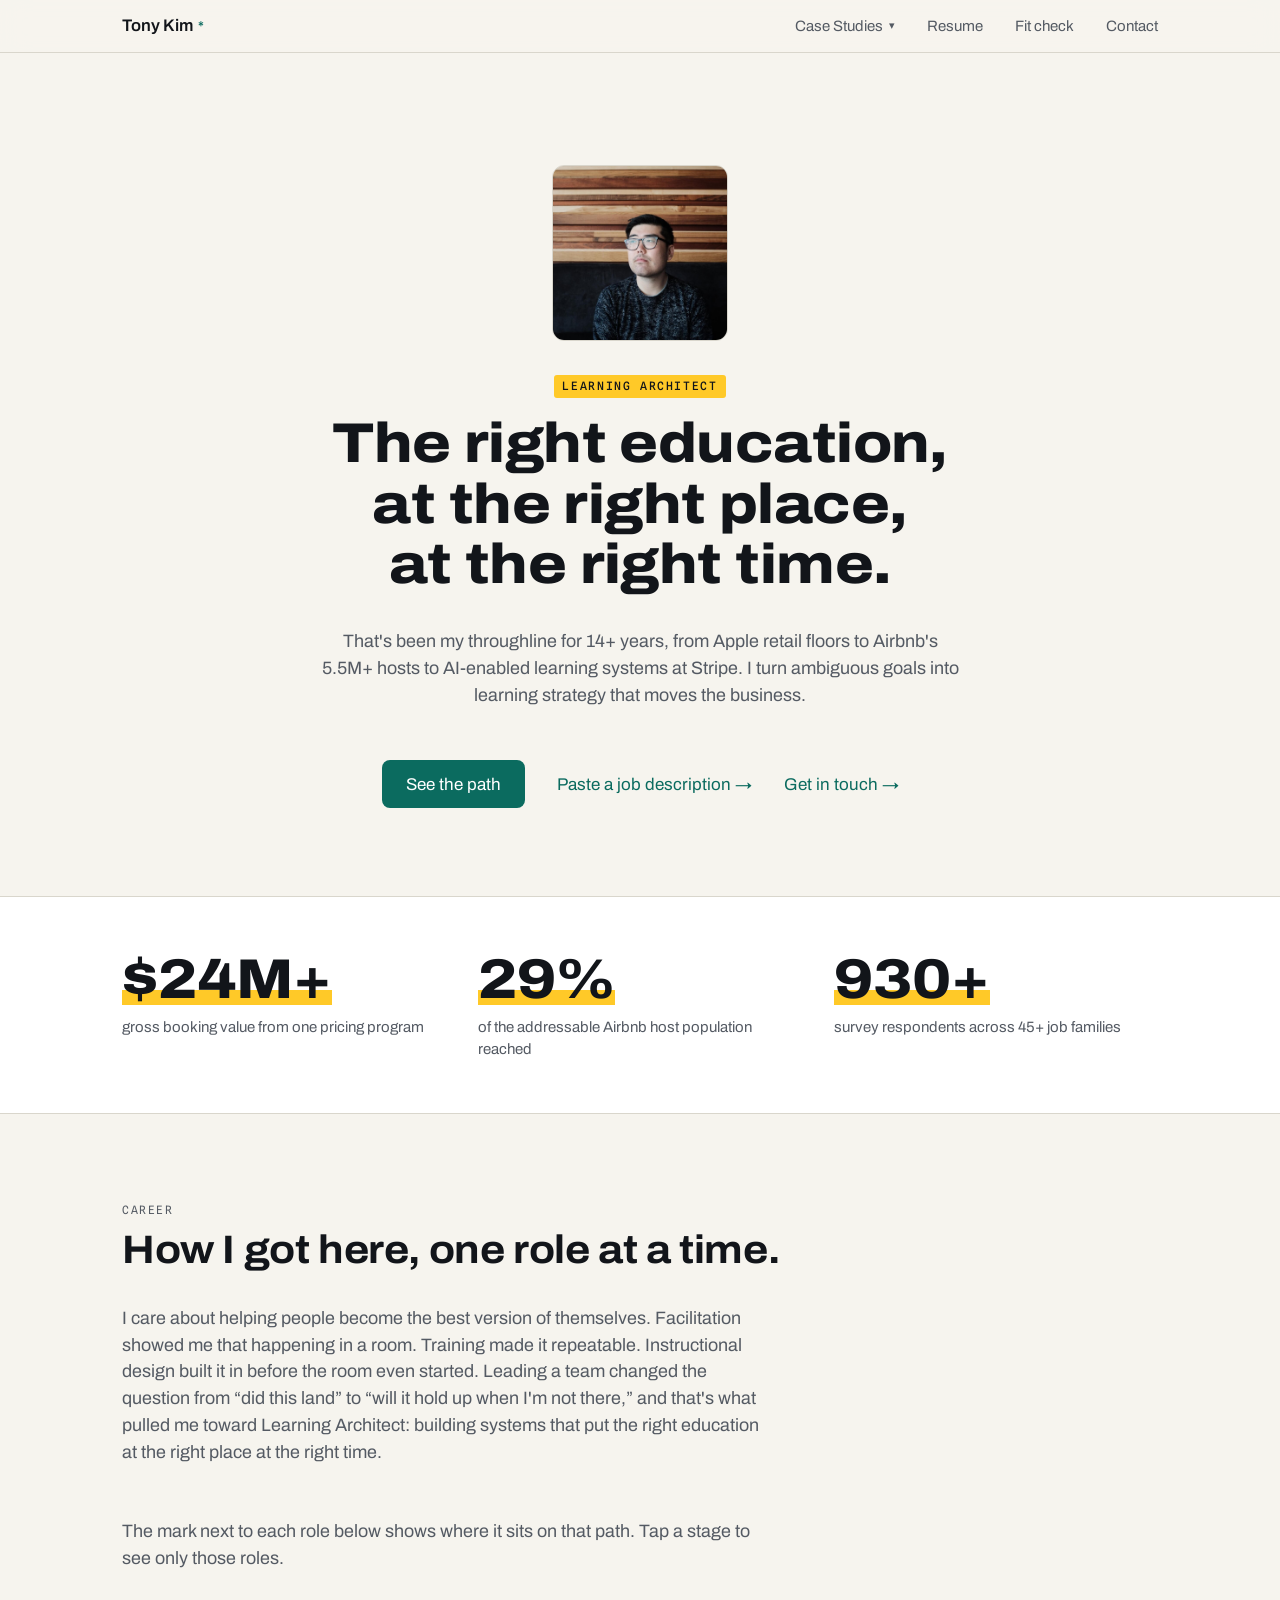
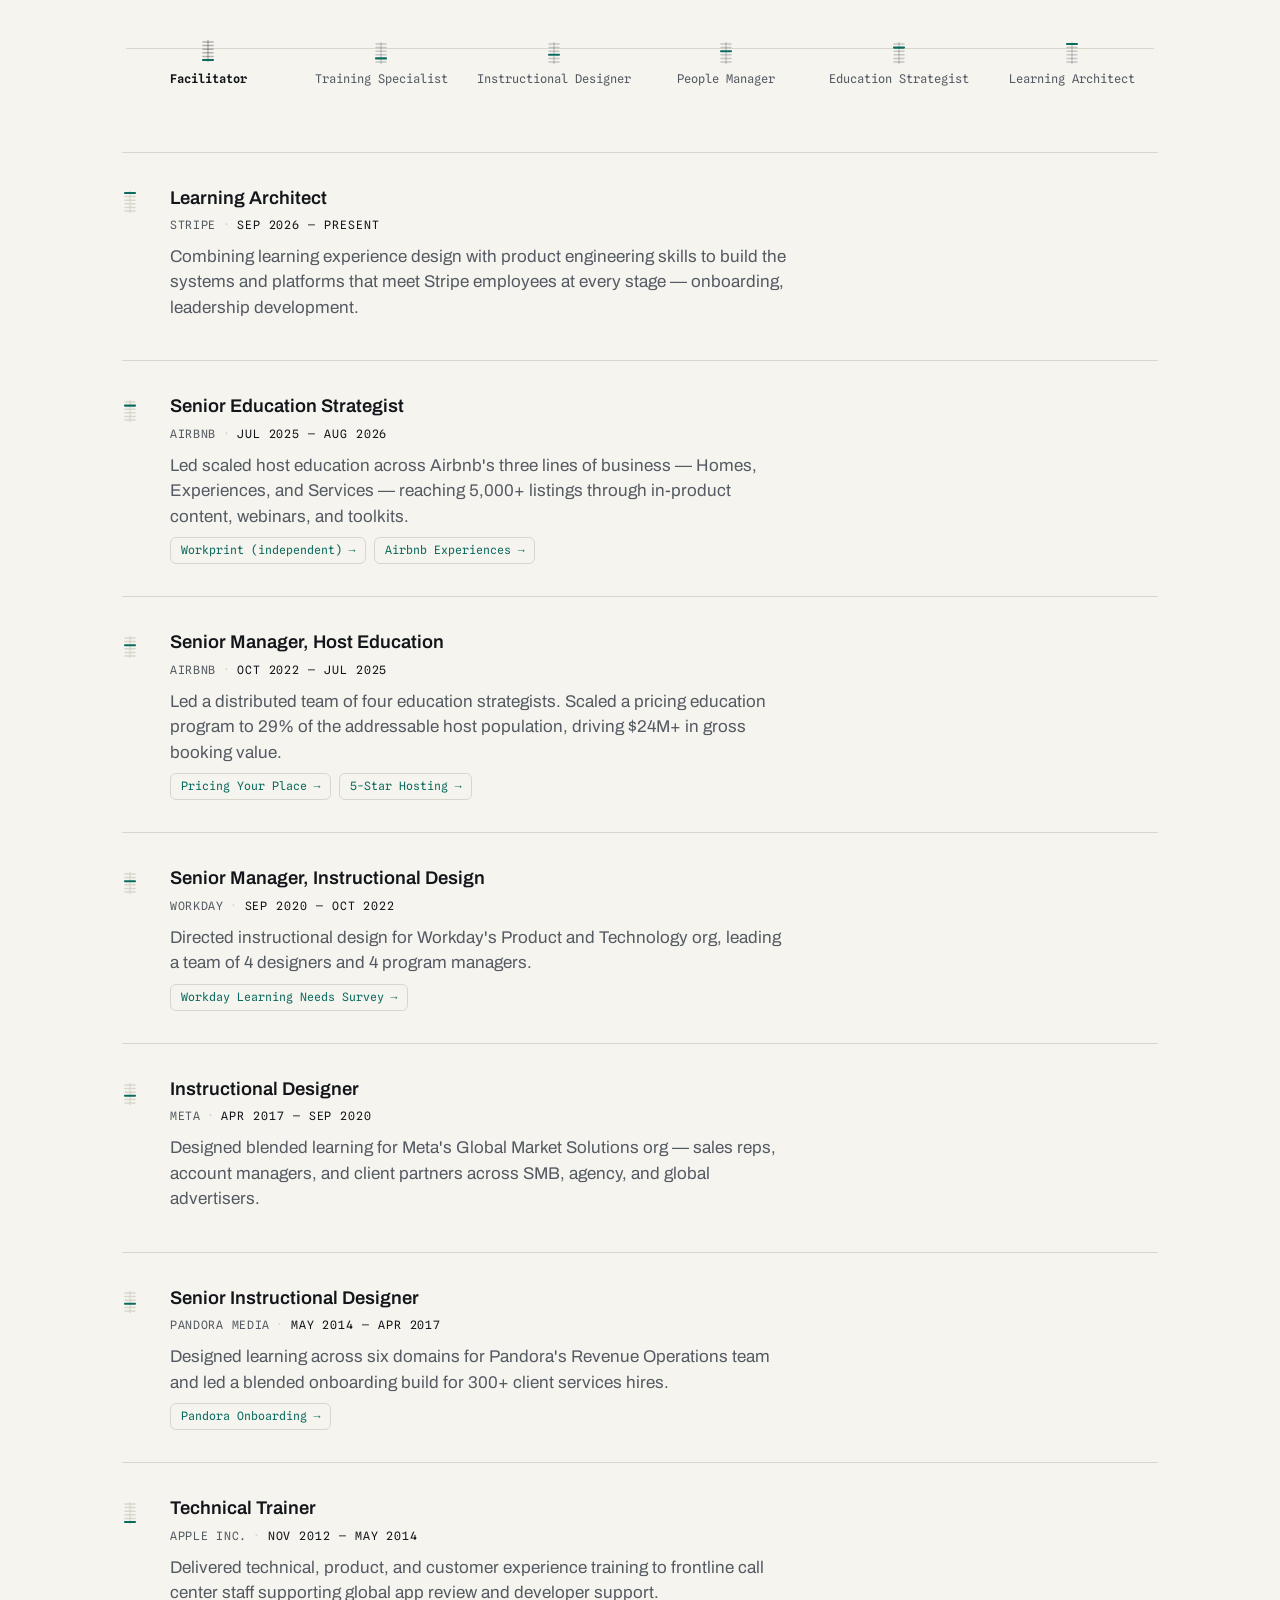
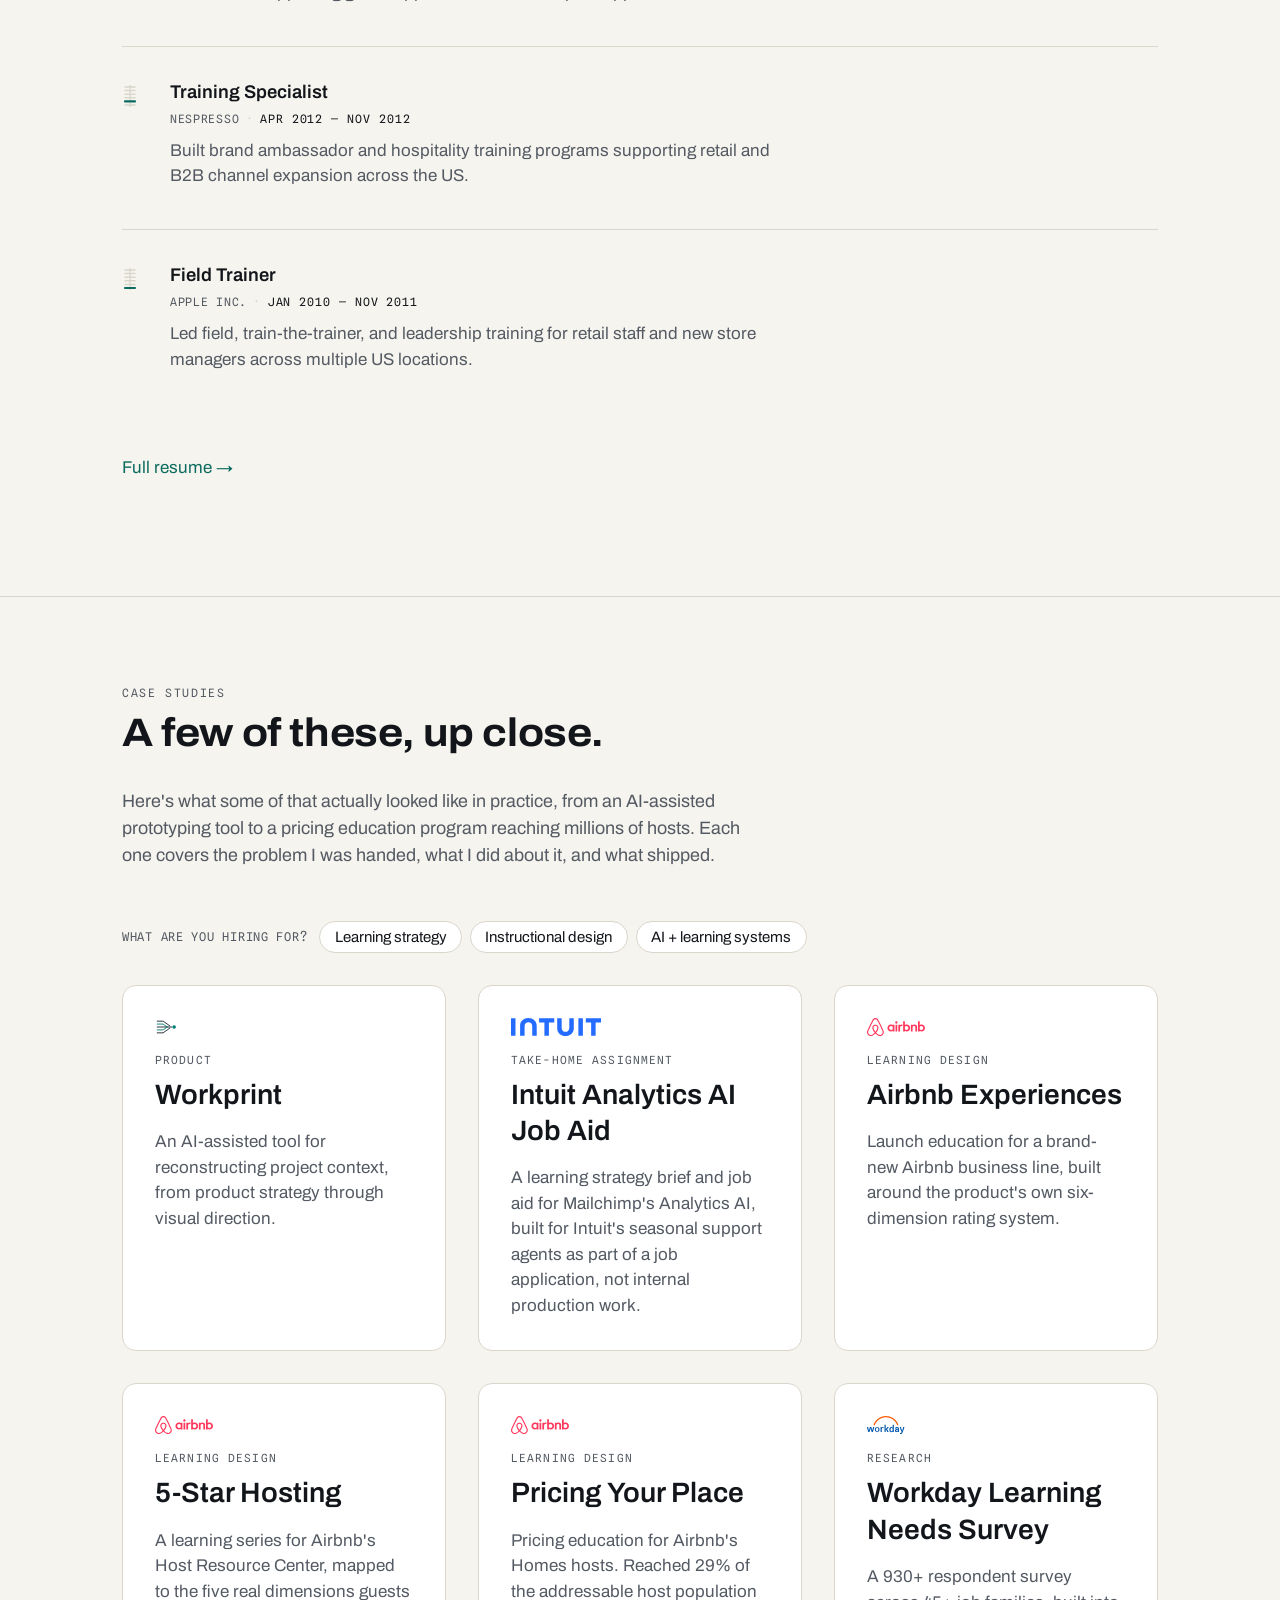
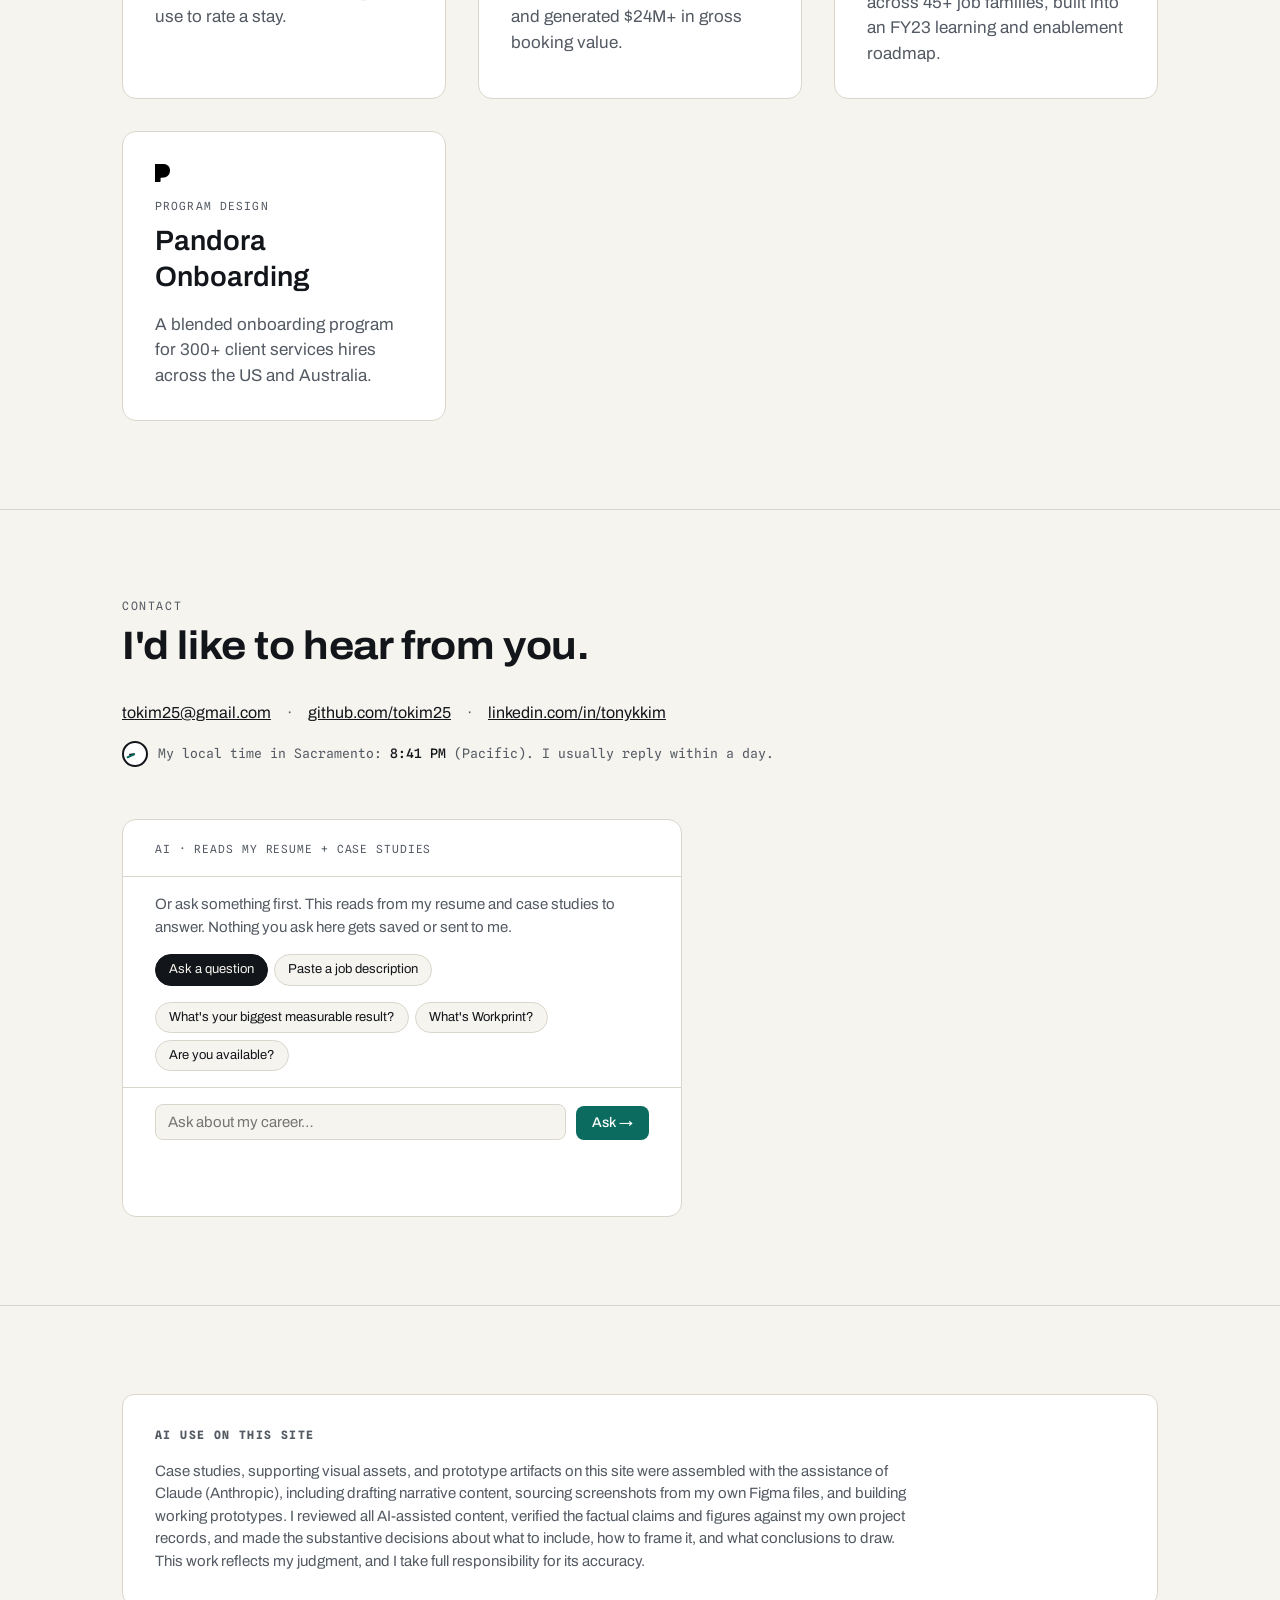
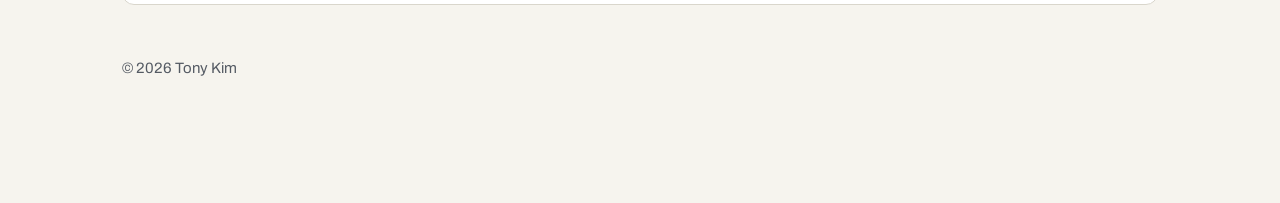
==== commit 94cde438: "Motion pass: a motion system, and motion that explains each change From two motion-design reviews (t" ====
--- a/index.html
+++ b/index.html
@@ -25,7 +25,7 @@
   <link rel="preconnect" href="https://fonts.googleapis.com" />
   <link rel="preconnect" href="https://fonts.gstatic.com" crossorigin />
   <link rel="stylesheet" href="https://fonts.googleapis.com/css2?family=Archivo:wdth,wght@100..125,400..800&family=Spline+Sans+Mono:wght@400;500&display=swap" />
-<link rel="stylesheet" href="styles.css?v=20261122-calm" />
+<link rel="stylesheet" href="styles.css?v=20261123-motion" />
 </head>
 <body>
 
@@ -60,7 +60,7 @@
       <img src="assets/images/profile-tony-kim.jpg" alt="Tony Kim" class="hero__photo reveal" />
       <aside class="design-note"><span class="design-note__tag">Design note</span> Gain attention and state the objective. One headline carries the thesis, so a visitor who reads nothing else still has it.</aside>
       <p class="hero__eyebrow">Learning Architect</p>
-      <h1 class="hero__headline">The right education,<br />at the right place,<br />at the right time.</h1>
+      <h1 class="hero__headline" data-widen>The right education,<br />at the right place,<br />at the right time.</h1>
       <p class="hero__sub">That's been my throughline for 14+ years, from Apple retail floors to Airbnb's 5.5M+ hosts to AI-enabled learning systems at Stripe. I turn ambiguous goals into learning strategy that moves the business.</p>
       <div class="hero__cta">
         <a href="#career" class="btn btn--primary">See the path</a>
@@ -263,51 +263,51 @@
       <div class="case-grid">
 
         <a href="case-studies/workprint.html" class="case-card reveal" data-tags="ai strategy">
-          <img src="assets/logos/workprint.svg" alt="Workprint" class="case-card__logo" />
+          <img src="assets/logos/workprint.svg" alt="Workprint" class="case-card__logo" style="view-transition-name: case-logo-workprint" />
           <p class="case-card__label">Product</p>
-          <h3 class="case-card__title">Workprint</h3>
+          <h3 class="case-card__title" style="view-transition-name: case-title-workprint">Workprint</h3>
           <p class="case-card__desc">An AI-assisted tool for reconstructing project context, from product strategy through visual direction.</p>
         </a>
 
         <a href="case-studies/intuit-analytics-ai.html" class="case-card reveal" data-tags="ai design strategy">
-          <img src="assets/logos/intuit.svg" alt="Intuit" class="case-card__logo" />
+          <img src="assets/logos/intuit.svg" alt="Intuit" class="case-card__logo" style="view-transition-name: case-logo-intuit-analytics-ai" />
           <p class="case-card__label">Take-home assignment</p>
-          <h3 class="case-card__title">Intuit Analytics AI Job Aid</h3>
+          <h3 class="case-card__title" style="view-transition-name: case-title-intuit-analytics-ai">Intuit Analytics AI Job Aid</h3>
           <p class="case-card__desc">A learning strategy brief and job aid for Mailchimp's Analytics AI, built for Intuit's seasonal support agents as part of a job application, not internal production work.</p>
         </a>
 
         <a href="case-studies/experiences-services.html" class="case-card reveal" data-tags="design strategy">
-          <img src="assets/logos/airbnb.svg" alt="Airbnb" class="case-card__logo" />
+          <img src="assets/logos/airbnb.svg" alt="Airbnb" class="case-card__logo" style="view-transition-name: case-logo-experiences-services" />
           <p class="case-card__label">Learning Design</p>
-          <h3 class="case-card__title">Airbnb Experiences</h3>
+          <h3 class="case-card__title" style="view-transition-name: case-title-experiences-services">Airbnb Experiences</h3>
           <p class="case-card__desc">Launch education for a brand-new Airbnb business line, built around the product's own six-dimension rating system.</p>
         </a>
 
         <a href="case-studies/5-star-hosting.html" class="case-card reveal" data-tags="design strategy">
-          <img src="assets/logos/airbnb.svg" alt="Airbnb" class="case-card__logo" />
+          <img src="assets/logos/airbnb.svg" alt="Airbnb" class="case-card__logo" style="view-transition-name: case-logo-5-star-hosting" />
           <p class="case-card__label">Learning Design</p>
-          <h3 class="case-card__title">5-Star Hosting</h3>
+          <h3 class="case-card__title" style="view-transition-name: case-title-5-star-hosting">5-Star Hosting</h3>
           <p class="case-card__desc">A learning series for Airbnb's Host Resource Center, mapped to the five real dimensions guests use to rate a stay.</p>
         </a>
 
         <a href="case-studies/pricing.html" class="case-card reveal" data-tags="strategy">
-          <img src="assets/logos/airbnb.svg" alt="Airbnb" class="case-card__logo" />
+          <img src="assets/logos/airbnb.svg" alt="Airbnb" class="case-card__logo" style="view-transition-name: case-logo-pricing" />
           <p class="case-card__label">Learning Design</p>
-          <h3 class="case-card__title">Pricing Your Place</h3>
+          <h3 class="case-card__title" style="view-transition-name: case-title-pricing">Pricing Your Place</h3>
           <p class="case-card__desc">Pricing education for Airbnb's Homes hosts. Reached 29% of the addressable host population and generated $24M+ in gross booking value.</p>
         </a>
 
         <a href="case-studies/workday-learning-needs-survey.html" class="case-card reveal" data-tags="strategy">
-          <img src="assets/logos/workday.svg" alt="Workday" class="case-card__logo" />
+          <img src="assets/logos/workday.svg" alt="Workday" class="case-card__logo" style="view-transition-name: case-logo-workday-learning-needs-survey" />
           <p class="case-card__label">Research</p>
-          <h3 class="case-card__title">Workday Learning Needs Survey</h3>
+          <h3 class="case-card__title" style="view-transition-name: case-title-workday-learning-needs-survey">Workday Learning Needs Survey</h3>
           <p class="case-card__desc">A 930+ respondent survey across 45+ job families, built into an FY23 learning and enablement roadmap.</p>
         </a>
 
         <a href="case-studies/pandora-onboarding.html" class="case-card reveal" data-tags="design">
-          <img src="assets/logos/pandora.svg" alt="Pandora" class="case-card__logo" />
+          <img src="assets/logos/pandora.svg" alt="Pandora" class="case-card__logo" style="view-transition-name: case-logo-pandora-onboarding" />
           <p class="case-card__label">Program Design</p>
-          <h3 class="case-card__title">Pandora Onboarding</h3>
+          <h3 class="case-card__title" style="view-transition-name: case-title-pandora-onboarding">Pandora Onboarding</h3>
           <p class="case-card__desc">A blended onboarding program for 300+ client services hires across the US and Australia.</p>
         </a>
 
@@ -374,6 +374,6 @@
     </div>
   </footer>
 
-  <script src="script.js?v=20261122-calm"></script>
+  <script src="script.js?v=20261123-motion"></script>
 </body>
 </html>
--- a/styles.css
+++ b/styles.css
@@ -37,6 +37,22 @@
   --size-body: 1.0625rem;
   --size-small: 0.9375rem;
 
+  /* Motion: four durations, three curves.
+     tick   = hover, press, chips       (feedback, under 160ms)
+     move   = dims, notes, badges       (state changes)
+     travel = re-sorts, page morphs     (things changing place)
+     story  = entrances and the hero only
+     Rules: motion explains a change in structure, never decorates; exits
+     run faster than entrances; nothing loops; content is never hidden
+     waiting on an animation; reduced motion keeps the state, drops the move. */
+  --dur-tick: 120ms;
+  --dur-move: 240ms;
+  --dur-travel: 420ms;
+  --dur-story: 600ms;
+  --ease-out: cubic-bezier(0.16, 1, 0.3, 1);
+  --ease-move: cubic-bezier(0.65, 0, 0.35, 1);
+  --ease-snap: cubic-bezier(0.34, 1.4, 0.64, 1);
+
   /* Rhythm */
   --space-xs: 0.5rem;
   --space-sm: 1rem;
@@ -151,7 +167,7 @@
   font-size: var(--size-small);
   text-decoration: none;
   color: var(--color-ink-soft);
-  transition: color 0.2s ease;
+  transition: color var(--dur-tick) var(--ease-out);
 }
 
 .site-nav__links a:hover,
@@ -177,7 +193,7 @@
 .site-nav__dropdown-chevron {
   font-size: 0.7em;
   line-height: 1;
-  transition: transform 0.2s ease;
+  transition: transform var(--dur-tick) var(--ease-out);
 }
 
 .site-nav__dropdown {
@@ -195,7 +211,7 @@
   opacity: 0;
   visibility: hidden;
   transform: translateY(-6px);
-  transition: opacity 0.18s ease, transform 0.18s ease, visibility 0.18s;
+  transition: opacity var(--dur-tick) var(--ease-out), transform var(--dur-tick) var(--ease-out), visibility var(--dur-tick);
 }
 
 .site-nav__dropdown a {
@@ -366,7 +382,7 @@
   border-radius: 8px;
   font-size: var(--size-body);
   text-decoration: none;
-  transition: opacity 0.2s ease, background 0.2s ease;
+  transition: opacity var(--dur-tick) var(--ease-out), background var(--dur-tick) var(--ease-out);
 }
 
 .btn--primary {
@@ -446,7 +462,7 @@
   padding: var(--space-md);
   background: var(--color-bg-alt);
   box-shadow: 0 0 0 rgba(18, 21, 26, 0);
-  transition: border-color 0.2s ease, transform 0.2s ease, box-shadow 0.2s ease;
+  transition: border-color var(--dur-tick) var(--ease-out), transform var(--dur-tick) var(--ease-out), box-shadow var(--dur-tick) var(--ease-out);
 }
 
 .case-card:hover {
@@ -576,7 +592,7 @@
   transform: translate(-50%, -50%);
   width: 68px;
   height: 48px;
-  transition: transform 0.2s ease;
+  transition: transform var(--dur-tick) var(--ease-out);
 }
 
 .video-link:hover .video-link__play {
@@ -790,28 +806,27 @@
   will-change: transform;
 }
 
-@keyframes device-autoscroll {
-  0%, 8% {
-    transform: translateY(0);
-  }
-  92%, 100% {
-    transform: translateY(var(--scroll-distance, 0px));
-  }
-}
-
-.device__scroll.has-scroll .device__image {
-  animation: device-autoscroll 6s ease-in-out infinite alternate;
-}
-
-.device__scroll:hover .device__image {
-  animation-play-state: paused;
-}
-
-@media (prefers-reduced-motion: reduce) {
-  .device__scroll.has-scroll .device__image {
-    animation: none;
-    transform: translateY(0);
-  }
+/* Screenshot scroll: script.js plays it down and back once when it comes
+   into view, with this button to pause or replay. Nothing loops. */
+.device__toggle {
+  position: absolute;
+  right: 12px;
+  bottom: 12px;
+  z-index: 3;
+  padding: 0.3rem 0.65rem;
+  border: 0;
+  border-radius: 999px;
+  background: rgba(18, 21, 26, 0.78);
+  color: #ffffff;
+  font-family: var(--font-mono);
+  font-size: 0.7rem;
+  cursor: pointer;
+}
+
+.device--iphone .device__toggle {
+  right: 50%;
+  bottom: 18px;
+  transform: translateX(50%);
 }
 
 .device-figure {
@@ -1014,7 +1029,18 @@
 /* ---- Scroll reveal ---- */
 
 .reveal {
-  transition: opacity 0.6s ease, transform 0.6s ease;
+  transition: opacity var(--dur-story) var(--ease-out), transform var(--dur-story) var(--ease-out);
+}
+
+/* Once arrived (script.js adds .is-settled), an element answers hover, press
+   and dimming at interaction speed instead of entrance speed. */
+.reveal.is-settled {
+  transition: opacity var(--dur-move) var(--ease-move), transform var(--dur-tick) var(--ease-out);
+}
+
+.case-card.reveal.is-settled {
+  transition: opacity var(--dur-move) var(--ease-move), transform var(--dur-tick) var(--ease-out),
+    border-color var(--dur-tick) var(--ease-out), box-shadow var(--dur-tick) var(--ease-out);
 }
 
 /* Hidden only when scripts can run, so content never stays invisible if JS fails. */
@@ -1030,17 +1056,10 @@
   }
 }
 
-/* A gentle per-row cascade for lists of .reveal siblings (timeline, resume
-   roles) -- entries a little further down the list settle in a beat later,
-   so scrolling through a career reads as unfolding rather than a flat wall
-   appearing at once. Capped at 6 so a long list doesn't feel laggy. */
-.timeline__entry.reveal:nth-child(1) { transition-delay: 0s; }
-.timeline__entry.reveal:nth-child(2) { transition-delay: 0.06s; }
-.timeline__entry.reveal:nth-child(3) { transition-delay: 0.12s; }
-.timeline__entry.reveal:nth-child(4) { transition-delay: 0.18s; }
-.timeline__entry.reveal:nth-child(5) { transition-delay: 0.24s; }
-.timeline__entry.reveal:nth-child(n+6) { transition-delay: 0.3s; }
-
+/* A gentle per-row cascade for the resume's roles, which enter together.
+   (The home timeline's entries arrive one at a time as you scroll, so they
+   get no cascade: a delay there only made late entries wait, and slowed the
+   stage filter.) Staggers are for entrances only, never for filters. */
 .resume-role.reveal:nth-child(1) { transition-delay: 0s; }
 .resume-role.reveal:nth-child(2) { transition-delay: 0.06s; }
 .resume-role.reveal:nth-child(3) { transition-delay: 0.12s; }
@@ -1049,7 +1068,6 @@
 .resume-role.reveal:nth-child(n+6) { transition-delay: 0.3s; }
 
 @media (prefers-reduced-motion: reduce) {
-  .timeline__entry.reveal,
   .resume-role.reveal {
     transition-delay: 0s;
   }
@@ -1246,7 +1264,7 @@
   flex-shrink: 0;
   width: 20px;
   height: 20px;
-  transition: transform 0.2s ease;
+  transition: transform var(--dur-tick) var(--ease-out);
   color: var(--color-ink-soft);
 }
 
@@ -1397,7 +1415,7 @@
   border: 1px solid var(--color-line);
   border-radius: 6px;
   padding: 0.25rem 0.6rem;
-  transition: border-color 0.2s ease, background 0.2s ease;
+  transition: border-color var(--dur-tick) var(--ease-out), background var(--dur-tick) var(--ease-out);
 }
 
 .timeline__case-link:hover {
@@ -1442,7 +1460,7 @@
   border: 1px solid transparent;
   border-radius: 8px;
   cursor: pointer;
-  transition: color 0.2s ease, background 0.2s ease, border-color 0.2s ease;
+  transition: color var(--dur-tick) var(--ease-out), background var(--dur-tick) var(--ease-out), border-color var(--dur-tick) var(--ease-out);
 }
 
 .timeline__stage-key-item:hover {
@@ -1468,7 +1486,7 @@
 }
 
 .timeline__stage-key-item svg {
-  transition: transform 0.25s ease;
+  transition: transform var(--dur-move) var(--ease-out);
 }
 
 .timeline .timeline__entry.is-dim {
@@ -1621,7 +1639,7 @@
   background: var(--color-accent);
   color: var(--color-accent-ink);
   cursor: pointer;
-  transition: opacity 0.2s ease;
+  transition: opacity var(--dur-tick) var(--ease-out);
 }
 
 .assistant-card__send:hover {
@@ -1850,7 +1868,7 @@
   border-radius: 10px;
   padding: var(--space-xs) var(--space-sm);
   margin: calc(var(--space-xs) * -1) calc(var(--space-sm) * -1);
-  transition: background 0.2s ease;
+  transition: background var(--dur-tick) var(--ease-out);
 }
 
 .proof__item:hover {
@@ -1895,8 +1913,9 @@
   display: none;
   max-width: 34rem;
   margin: 0 0 var(--space-sm);
-  padding: 0.6rem 0.85rem;
-  border-left: 3px solid var(--color-ink);
+  position: relative;
+  overflow: hidden;
+  padding: 0.6rem 0.85rem 0.6rem calc(0.85rem + 3px);
   border-radius: 2px 8px 8px 2px;
   background: var(--color-bg-alt);
   color: var(--color-ink);
@@ -1927,18 +1946,32 @@
 
 body.is-annotated .design-note {
   display: block;
-  animation: note-in 0.35s ease both;
-}
-
-@keyframes note-in {
+}
+
+/* The note's left rule draws downward as it opens. */
+.design-note::before {
+  content: "";
+  position: absolute;
+  top: 0;
+  bottom: 0;
+  left: 0;
+  width: 3px;
+  background: var(--color-ink);
+  transform-origin: top;
+}
+
+body.is-annotated .design-note::before {
+  animation: rule-draw var(--dur-move) var(--ease-out) both;
+}
+
+@keyframes rule-draw {
   from {
-    opacity: 0;
-    transform: translateY(-6px);
+    transform: scaleY(0);
   }
 }
 
 @media (prefers-reduced-motion: reduce) {
-  body.is-annotated .design-note {
+  body.is-annotated .design-note::before {
     animation: none;
   }
 }
@@ -1958,7 +1991,7 @@
   font-size: 0.8125rem;
   line-height: 1;
   cursor: pointer;
-  transition: background 0.2s ease, color 0.2s ease, border-color 0.2s ease, opacity 0.25s ease, transform 0.25s ease;
+  transition: background var(--dur-tick) var(--ease-out), color var(--dur-tick) var(--ease-out), border-color var(--dur-tick) var(--ease-out), opacity var(--dur-move) var(--ease-out), transform var(--dur-move) var(--ease-out);
 }
 
 .design-toggle:hover {
@@ -1999,7 +2032,7 @@
   font-family: var(--font-sans);
   font-size: 0.9375rem;
   cursor: pointer;
-  transition: border-color 0.2s ease, background 0.2s ease, color 0.2s ease;
+  transition: border-color var(--dur-tick) var(--ease-out), background var(--dur-tick) var(--ease-out), color var(--dur-tick) var(--ease-out);
 }
 
 .path__chip:hover {
@@ -2121,24 +2154,8 @@
 }
 
 /* ==========================================================================
-   Small surprises that each do a job. Both sit still under reduced motion.
+   Small surprises that each do a job.
    ========================================================================== */
-
-/* ---- Proof numbers flip like a departures board ---- */
-
-.flap {
-  display: inline-block;
-}
-
-.flap.is-flipping {
-  animation: flap 0.07s ease-out;
-}
-
-@keyframes flap {
-  from {
-    transform: perspective(200px) rotateX(70deg);
-  }
-}
 
 /* ---- Station clock beside Contact ---- */
 
@@ -2191,8 +2208,80 @@
   font-weight: 500;
 }
 
+
+/* ==========================================================================
+   Motion that explains structure
+   ========================================================================== */
+
+/* ---- Career timeline: a teal line grows down through the rungs as you
+   read (script.js sets --rail); each role's lit rung draws in as it
+   arrives. Fully drawn without JS or with reduced motion. ---- */
+
+.timeline {
+  position: relative;
+}
+
+.timeline::before {
+  content: "";
+  position: absolute;
+  top: 0;
+  bottom: 0;
+  left: 7px;
+  width: 2px;
+  background: var(--color-accent);
+  opacity: 0.55;
+  transform: scaleY(var(--rail, 1));
+  transform-origin: top;
+}
+
+@media (scripting: enabled) and (prefers-reduced-motion: no-preference) {
+  .timeline__entry.reveal .timeline__rung line[stroke="#0b6b5f"] {
+    stroke-dasharray: 10;
+    stroke-dashoffset: 10;
+    transition: stroke-dashoffset var(--dur-move) var(--ease-out) 150ms;
+  }
+
+  .timeline__entry.reveal.is-visible .timeline__rung line[stroke="#0b6b5f"] {
+    stroke-dashoffset: 0;
+  }
+}
+
+/* ---- Home hero: the thesis lines widen in turn (script.js). Until then
+   the headline waits at normal width, still fully readable. ---- */
+
+@media (scripting: enabled) and (prefers-reduced-motion: no-preference) and (min-width: 641px) {
+  .hero__headline[data-widen]:not(.is-widened) {
+    font-stretch: 100%;
+  }
+}
+
+/* ---- Case-study headline: the last sentence lands a beat later ---- */
+
+.hero__beat {
+  display: inline-block;
+}
+
+/* ---- Case card into case study: the card's logo and title morph into the
+   page header (cross-document view transitions; names are set inline). ---- */
+
+@view-transition {
+  navigation: auto;
+}
+
+::view-transition-group(*) {
+  animation-duration: var(--dur-travel);
+  animation-timing-function: var(--ease-move);
+}
+
 @media (prefers-reduced-motion: reduce) {
-  .flap.is-flipping {
-    animation: none;
-  }
-}
+  @view-transition {
+    navigation: none;
+  }
+
+  :root {
+    --dur-tick: 0ms;
+    --dur-move: 0ms;
+    --dur-travel: 0ms;
+    --dur-story: 0ms;
+  }
+}
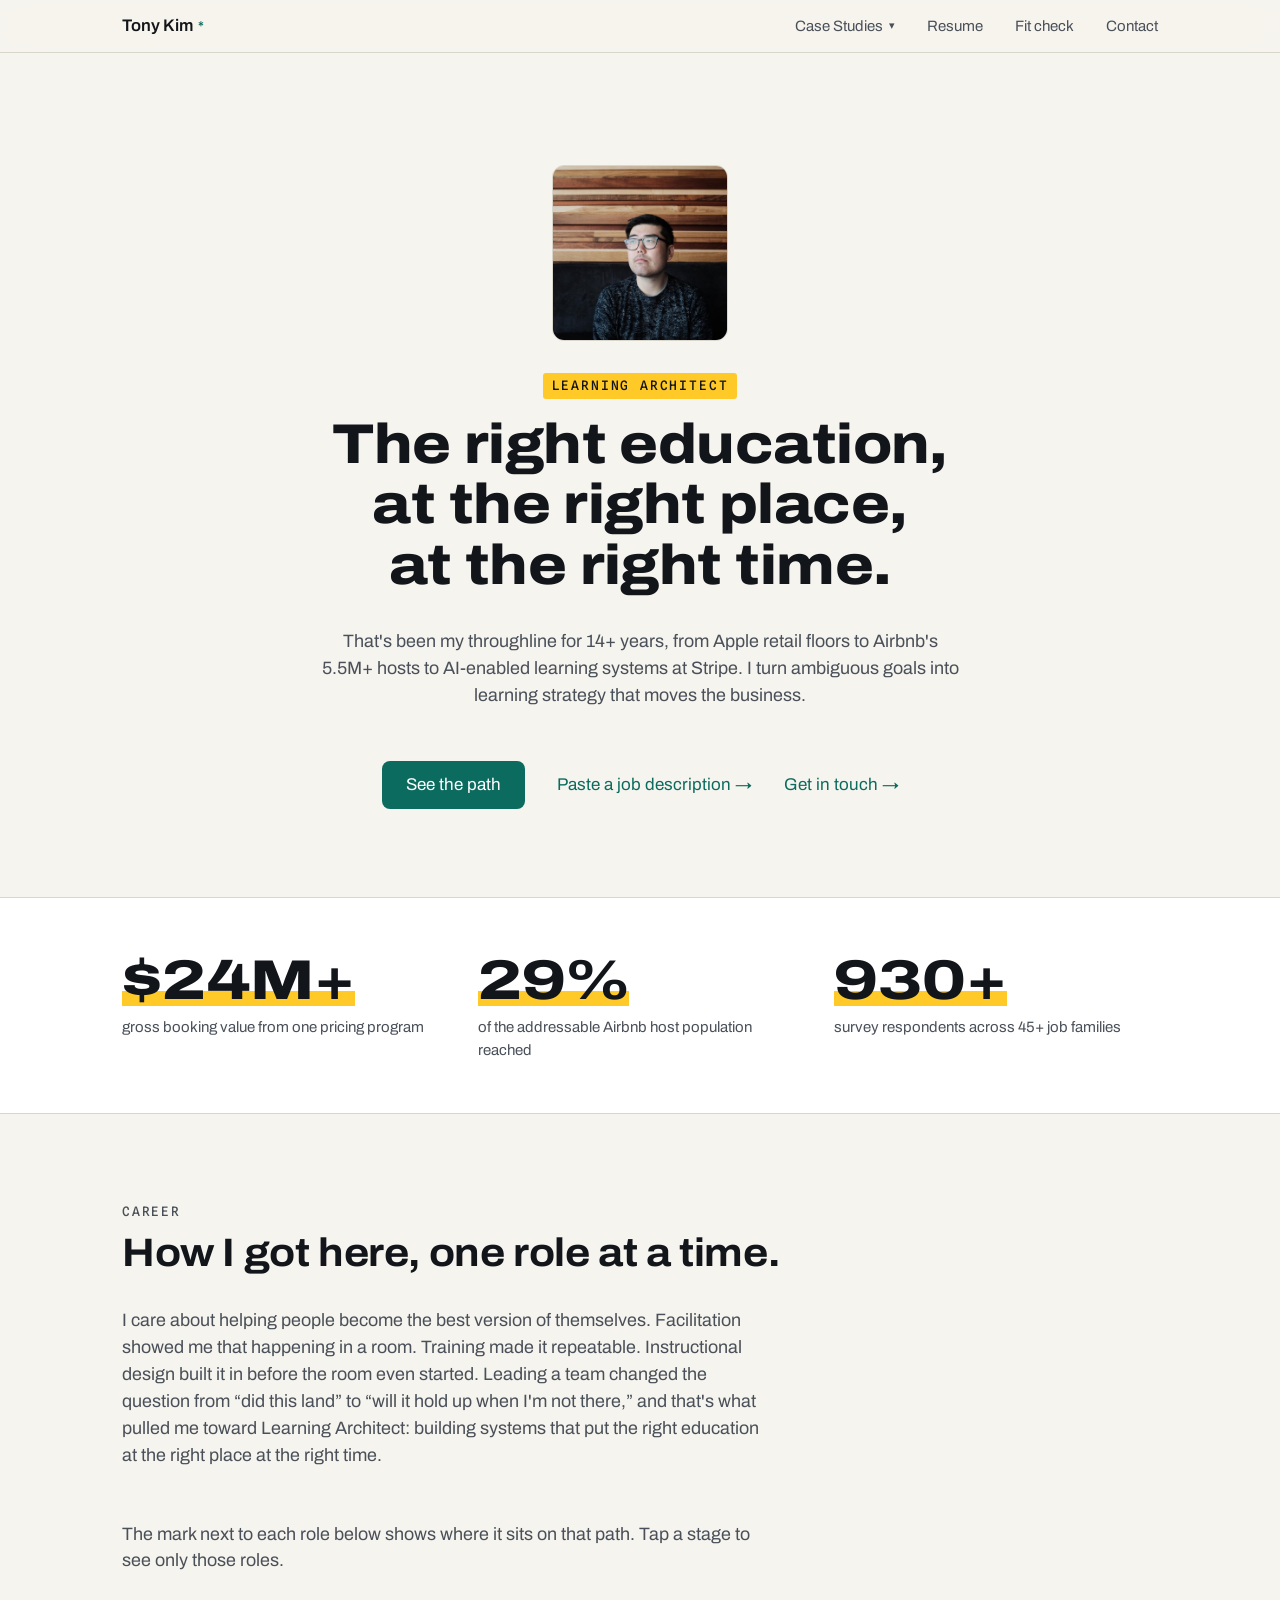
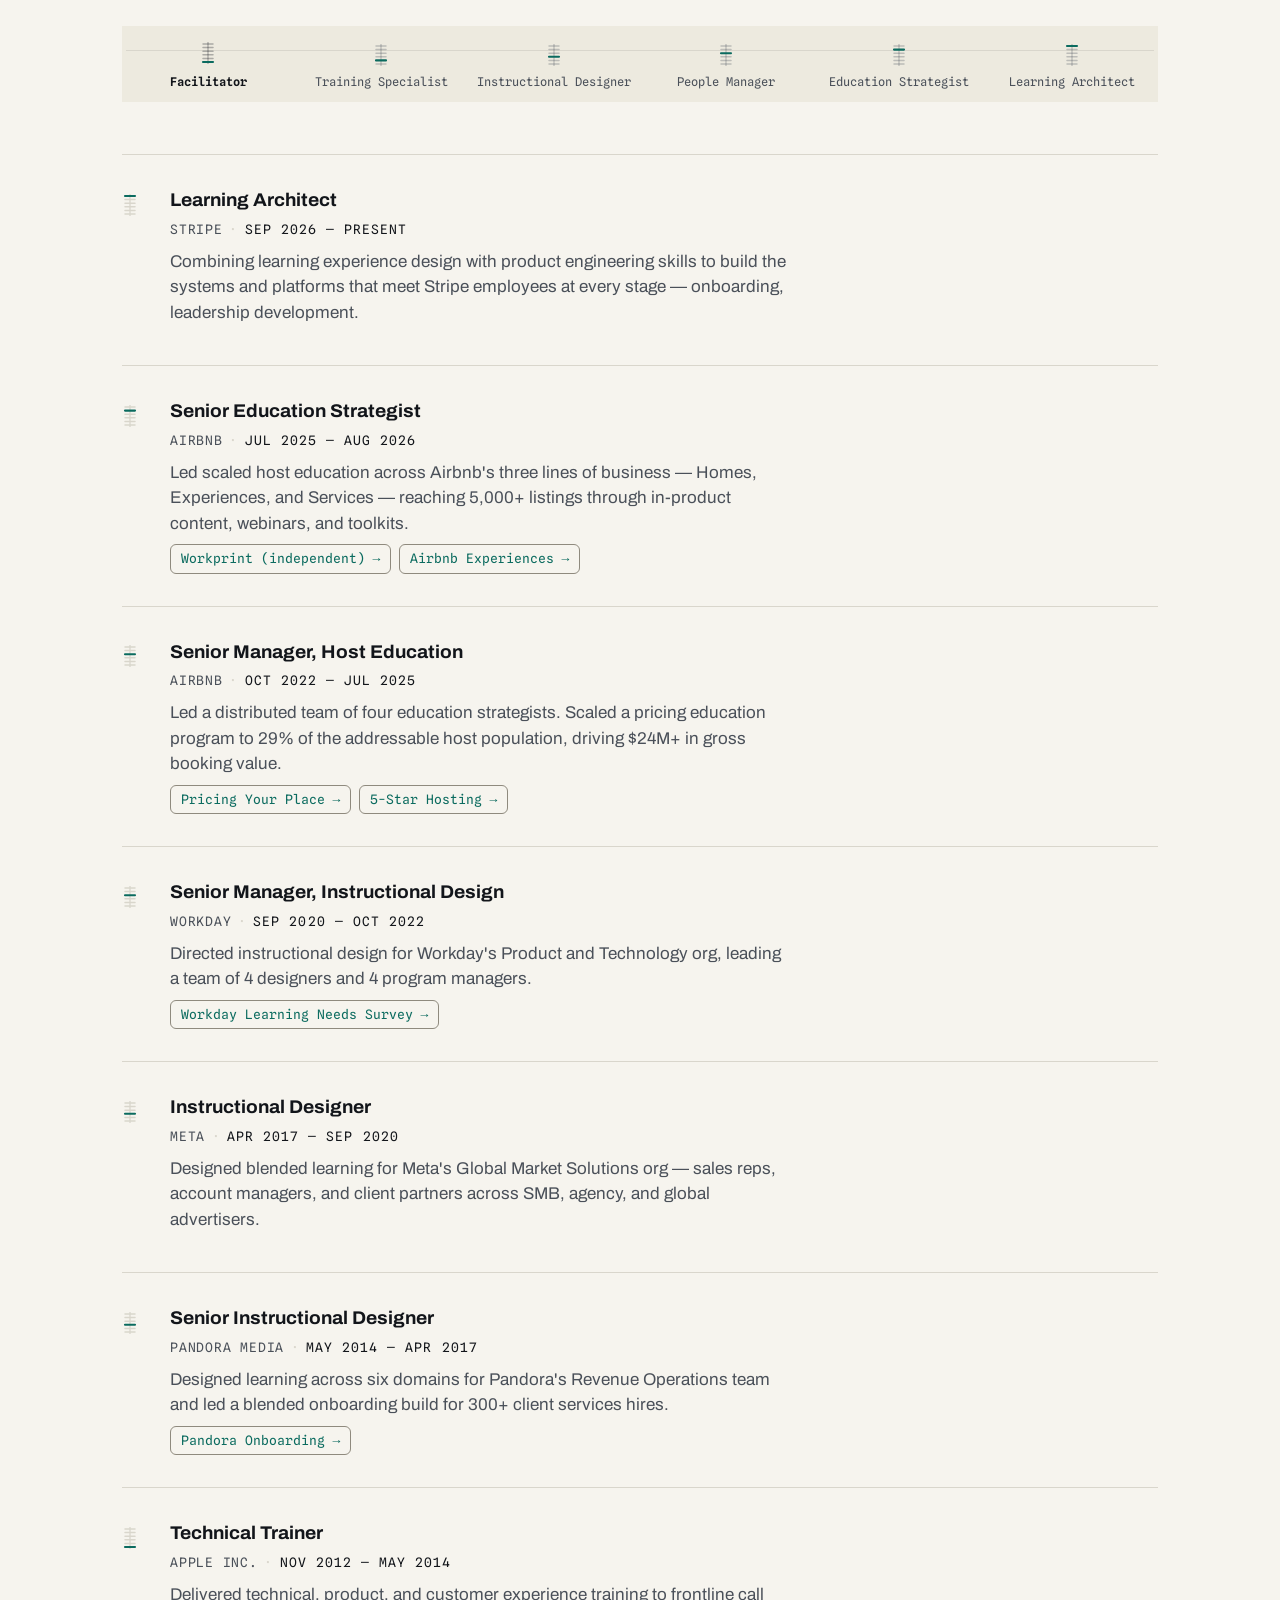
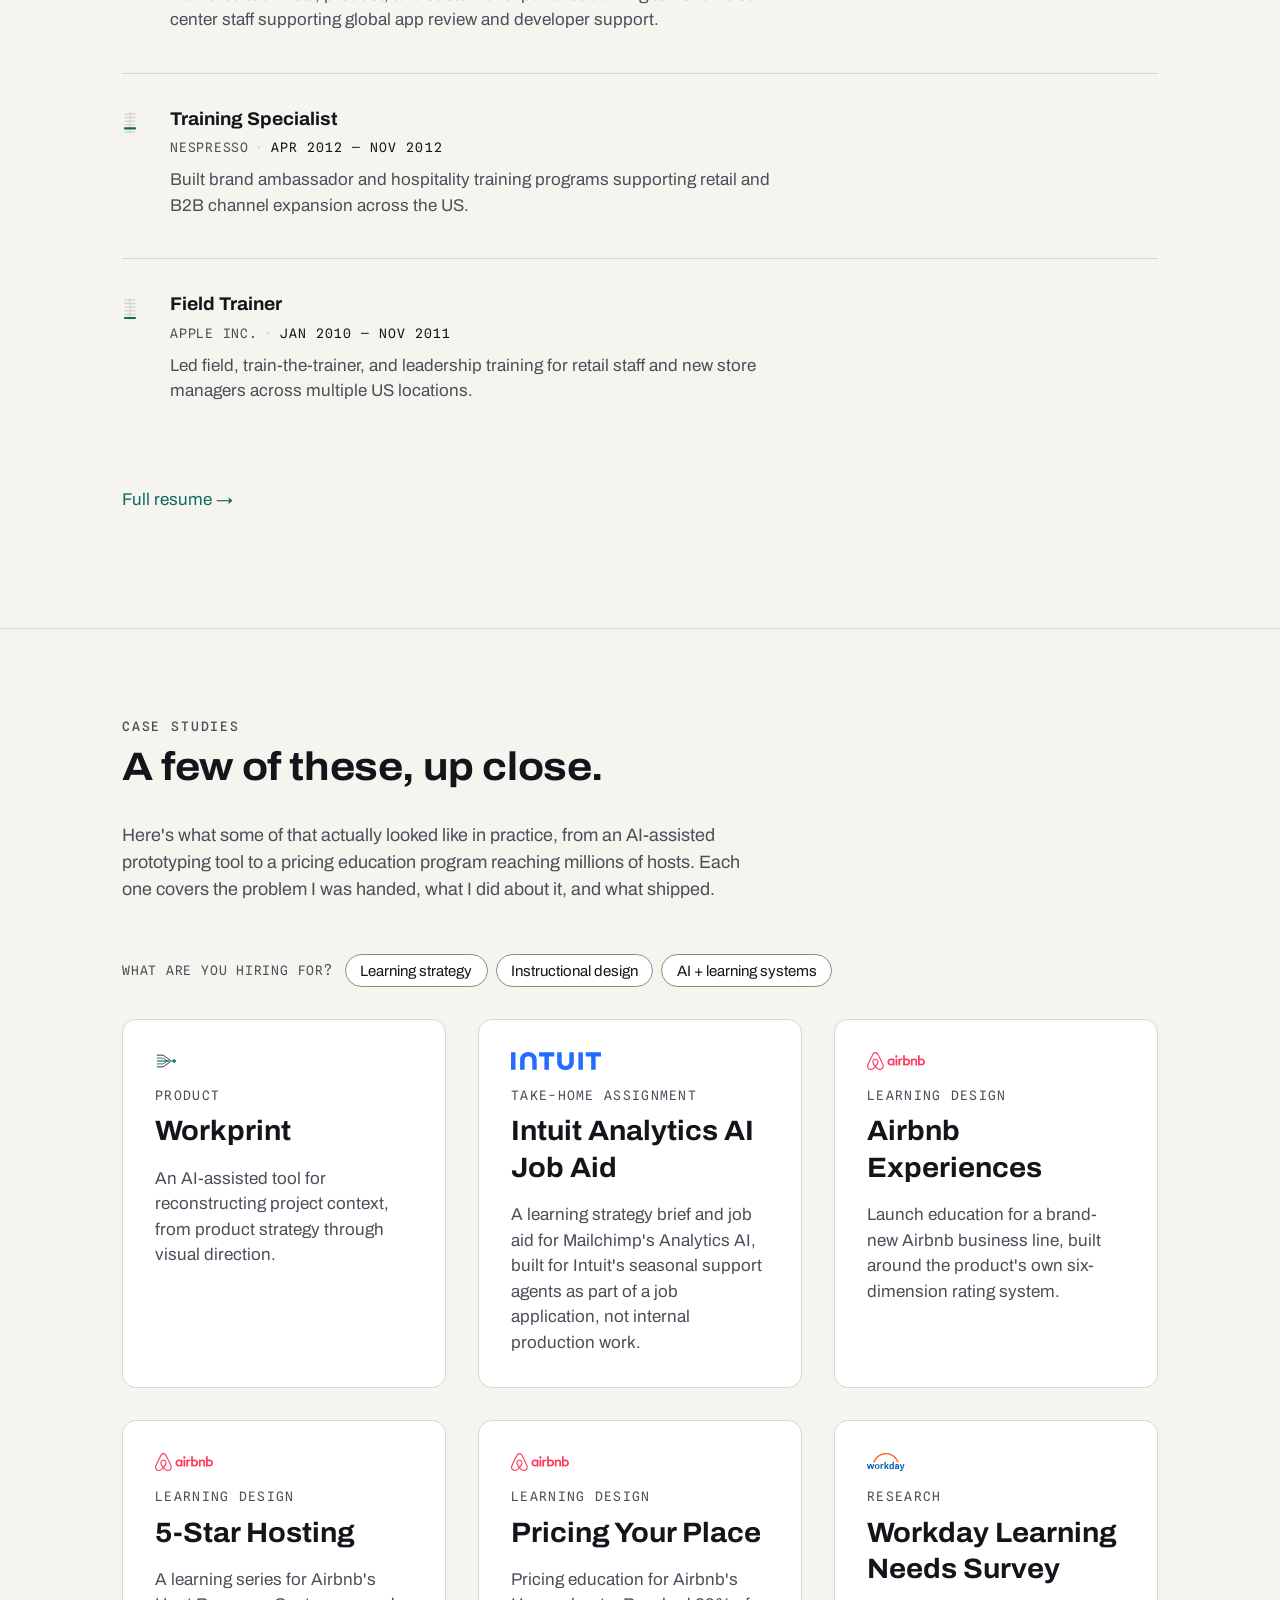
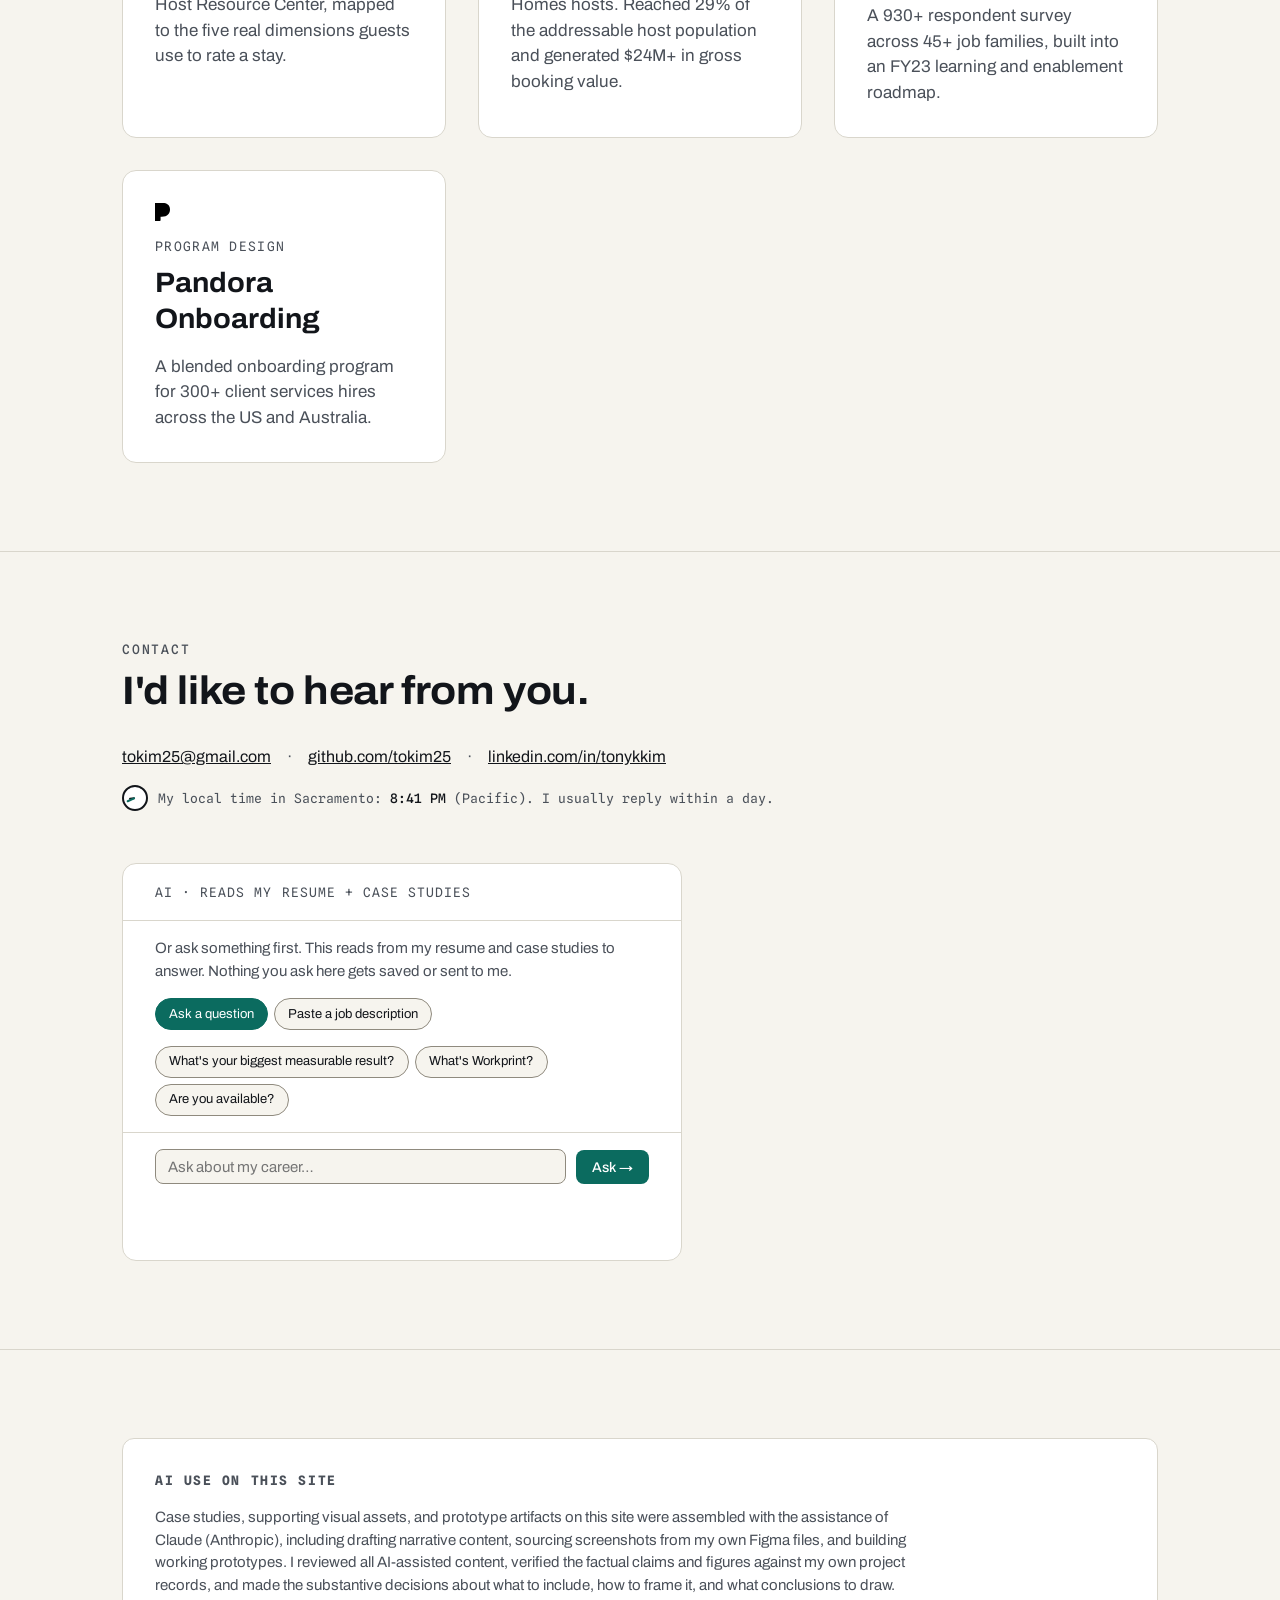
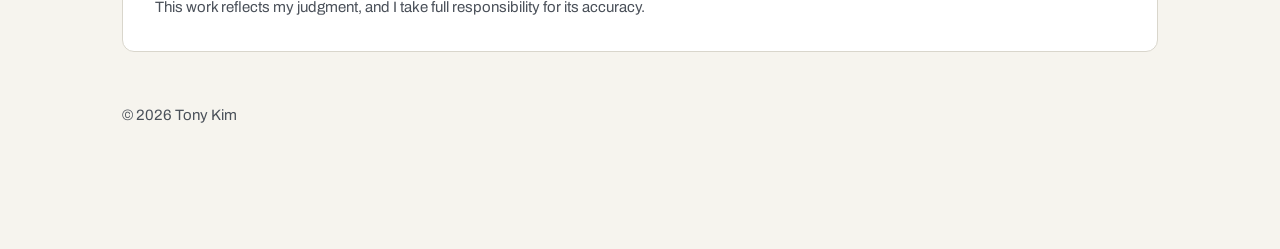
==== commit 6c6287a2: "Type and color pass: wide voice on phones, one label system, clearer teal states From the two design" ====
--- a/index.html
+++ b/index.html
@@ -25,7 +25,7 @@
   <link rel="preconnect" href="https://fonts.googleapis.com" />
   <link rel="preconnect" href="https://fonts.gstatic.com" crossorigin />
   <link rel="stylesheet" href="https://fonts.googleapis.com/css2?family=Archivo:wdth,wght@100..125,400..800&family=Spline+Sans+Mono:wght@400;500&display=swap" />
-<link rel="stylesheet" href="styles.css?v=20261123-motion" />
+<link rel="stylesheet" href="styles.css?v=20261124-type" />
 </head>
 <body>
 
@@ -374,6 +374,6 @@
     </div>
   </footer>
 
-  <script src="script.js?v=20261123-motion"></script>
+  <script src="script.js?v=20261124-type"></script>
 </body>
 </html>
--- a/styles.css
+++ b/styles.css
@@ -21,11 +21,23 @@
   --color-bg: #f6f4ee;
   --color-bg-alt: #ffffff;
   --color-ink: #12151a;
-  --color-ink-soft: #545a63;
+  --color-ink-soft: #4a5059; /* 7.4:1 on paper: holds up for small labels in sunlight */
   --color-line: #d9d6cc;
   --color-accent: #0b6b5f;
   --color-accent-ink: #ffffff;
   --color-signal: #ffc928;
+  /* Teal's family: every one of these only ever appears with teal's job
+     ("act here / you are here"). */
+  --color-accent-strong: #084f46; /* hover/pressed on teal: white 9.5:1 */
+  --color-accent-wash: #e3f0ec;   /* behind current / pressed stage: teal 5.5:1 */
+  --color-accent-on-ink: #5fc2ad; /* teal links on the ink band: 8.5:1 */
+  /* Neutrals: three surfaces for depth (sunk, paper, white) */
+  --color-bg-sunk: #ece9df;
+  /* Edges of things you can click need 3:1 (WCAG 1.4.11); the light line
+     stays for dividers only. */
+  --color-line-strong: #8f8a7e;
+  --color-danger: #a3361f;
+  --fs-label: 0.8125rem; /* one size for every mono label */
 
   --font-display: "Archivo", "Helvetica Neue", Arial, sans-serif;
   --font-sans: "Archivo", "Helvetica Neue", Arial, sans-serif;
@@ -224,7 +236,7 @@
 
 .site-nav__dropdown a:hover,
 .site-nav__dropdown a:focus-visible {
-  background: rgba(11, 107, 95, 0.1);
+  background: var(--color-accent-wash);
 }
 
 .site-nav__item--dropdown:hover .site-nav__dropdown,
@@ -317,7 +329,7 @@
 
 .hero__eyebrow {
   font-family: var(--font-mono);
-  font-size: 0.72rem;
+  font-size: var(--fs-label);
   display: inline-block;
   padding: 0.2rem 0.55rem;
   background: var(--color-signal);
@@ -391,7 +403,7 @@
 }
 
 .btn--primary:hover {
-  opacity: 0.85;
+  background: var(--color-accent-strong);
 }
 
 .btn--text {
@@ -419,8 +431,9 @@
 
 .section__eyebrow {
   font-family: var(--font-mono);
-  font-size: 0.72rem;
-  color: var(--color-ink-soft);
+  font-size: var(--fs-label);
+  color: var(--color-ink-soft);
+  font-weight: 500;
   text-transform: uppercase;
   letter-spacing: 0.14em;
   margin: 0 0 var(--space-xs);
@@ -479,7 +492,7 @@
 
 .case-card__label {
   font-family: var(--font-mono);
-  font-size: 0.7rem;
+  font-size: var(--fs-label);
   text-transform: uppercase;
   letter-spacing: 0.1em;
   color: var(--color-ink-soft);
@@ -489,7 +502,8 @@
 .case-card__title {
   font-family: var(--font-display);
   font-size: var(--size-h2);
-  font-weight: 600;
+  font-weight: 700;
+  font-stretch: 104%;
   letter-spacing: 0;
   line-height: 1.3;
   margin: 0 0 var(--space-sm);
@@ -871,7 +885,7 @@
   margin: 0 0 var(--space-lg);
   color: var(--color-ink-soft);
   font-family: var(--font-mono);
-  font-size: 0.72rem;
+  font-size: var(--fs-label);
   letter-spacing: 0.1em;
   text-transform: uppercase;
 }
@@ -982,7 +996,8 @@
 }
 
 .detail-row__label {
-  font-size: var(--size-small);
+  font-family: var(--font-mono);
+  font-size: var(--fs-label);
   color: var(--color-ink-soft);
   text-transform: uppercase;
   letter-spacing: 0.08em;
@@ -1004,7 +1019,10 @@
   display: flex;
   flex-wrap: wrap;
   gap: var(--space-lg);
-  padding: var(--space-lg) 0;
+  padding: var(--space-lg) var(--space-md);
+  border-radius: 14px;
+  background: var(--color-ink);
+  color: var(--color-bg);
 }
 
 .trust-item {
@@ -1014,15 +1032,19 @@
 .trust-item__stat {
   font-family: var(--font-display);
   font-size: var(--size-h2);
-  font-weight: 600;
+  font-weight: 800;
+  font-stretch: 125%;
+  line-height: 1.15;
   letter-spacing: 0;
-  color: var(--color-ink-soft);
+  font-variant-numeric: tabular-nums lining-nums;
+  overflow-wrap: anywhere;
+  color: var(--color-bg);
   margin: 0 0 var(--space-xs);
 }
 
 .trust-item__label {
   font-size: var(--size-small);
-  color: var(--color-ink-soft);
+  color: #b8bcc4; /* 9.6:1 on ink */
   margin: 0;
 }
 
@@ -1123,7 +1145,7 @@
 
 .ai-use h3 {
   font-family: var(--font-mono);
-  font-size: 0.72rem;
+  font-size: var(--fs-label);
   color: var(--color-ink-soft);
   text-transform: uppercase;
   letter-spacing: 0.12em;
@@ -1146,7 +1168,7 @@
 .case-top-nav {
   padding: var(--space-md) 0 0;
   font-family: var(--font-mono);
-  font-size: 0.78rem;
+  font-size: var(--fs-label);
 }
 
 .case-top-nav a {
@@ -1167,8 +1189,9 @@
 .resume-header__name {
   font-family: var(--font-display);
   font-size: var(--size-h1);
-  font-weight: 700;
-  font-stretch: 108%;
+  font-weight: 800;
+  font-stretch: 118%;
+  line-height: 1.1;
   letter-spacing: -0.01em;
   margin: 0 0 var(--space-xs);
 }
@@ -1200,7 +1223,7 @@
 
 .skill-tags li {
   font-family: var(--font-mono);
-  font-size: 0.78rem;
+  font-size: var(--fs-label);
   border: 1px solid var(--color-line);
   border-radius: 6px;
   padding: 0.35rem 0.7rem;
@@ -1256,7 +1279,7 @@
 
 .resume-role__meta {
   font-family: var(--font-mono);
-  font-size: 0.78rem;
+  font-size: var(--fs-label);
   color: var(--color-ink-soft);
 }
 
@@ -1355,7 +1378,8 @@
 
 .timeline__role {
   font-family: var(--font-display);
-  font-weight: 600;
+  font-weight: 700;
+  font-stretch: 104%;
   font-size: 1.15rem;
   letter-spacing: 0;
   text-wrap: balance;
@@ -1371,7 +1395,7 @@
   gap: 0.4rem;
   margin-bottom: 0.6rem;
   font-family: var(--font-mono);
-  font-size: 0.72rem;
+  font-size: var(--fs-label);
   letter-spacing: 0.06em;
 }
 
@@ -1409,10 +1433,10 @@
 
 .timeline__case-link {
   font-family: var(--font-mono);
-  font-size: 0.72rem;
+  font-size: var(--fs-label);
   text-decoration: none;
   color: var(--color-accent);
-  border: 1px solid var(--color-line);
+  border: 1px solid var(--color-line-strong);
   border-radius: 6px;
   padding: 0.25rem 0.6rem;
   transition: border-color var(--dur-tick) var(--ease-out), background var(--dur-tick) var(--ease-out);
@@ -1465,14 +1489,14 @@
 
 .timeline__stage-key-item:hover {
   color: var(--color-ink);
-  background: rgba(11, 107, 95, 0.07);
+  background: var(--color-accent-wash);
 }
 
 /* Pressed = the visitor filtered to this stage. Current = the stage of the
    role now scrolling past. Two cues, one palette. */
 .timeline__stage-key-item[aria-pressed="true"] {
   color: var(--color-accent);
-  background: rgba(11, 107, 95, 0.1);
+  background: var(--color-accent-wash);
   border-color: var(--color-accent);
 }
 
@@ -1499,7 +1523,7 @@
     top: 52px;
     z-index: 5;
     padding: 0.5rem 0 0.25rem;
-    background: rgba(246, 244, 238, 0.92);
+    background: rgba(236, 233, 223, 0.94); /* --color-bg-sunk */
     backdrop-filter: blur(10px);
   }
 
@@ -1553,7 +1577,7 @@
 
 .assistant-card__badge {
   font-family: var(--font-mono);
-  font-size: 0.7rem;
+  font-size: var(--fs-label);
   color: var(--color-ink-soft);
   text-transform: uppercase;
   letter-spacing: 0.08em;
@@ -1614,7 +1638,7 @@
   flex: 1;
   resize: none;
   max-height: 100px;
-  border: 1px solid var(--color-line);
+  border: 1px solid var(--color-line-strong);
   border-radius: 8px;
   padding: 0.55rem 0.75rem;
   font-family: var(--font-sans);
@@ -1673,7 +1697,7 @@
   line-height: 1.3;
   padding: 0.4rem 0.8rem;
   border-radius: 999px;
-  border: 1px solid var(--color-line);
+  border: 1px solid var(--color-line-strong);
   background: var(--color-bg);
   color: var(--color-ink);
   cursor: pointer;
@@ -1681,9 +1705,9 @@
 }
 
 .assistant-card__mode[aria-pressed="true"] {
-  background: var(--color-ink);
-  border-color: var(--color-ink);
-  color: var(--color-bg);
+  background: var(--color-accent);
+  border-color: var(--color-accent);
+  color: var(--color-accent-ink);
 }
 
 .assistant-card__starter:hover,
@@ -1718,13 +1742,13 @@
   margin: 0;
   padding: 0 var(--space-md) 0.25rem;
   font-family: var(--font-mono);
-  font-size: 0.72rem;
+  font-size: var(--fs-label);
   color: var(--color-ink-soft);
   text-align: right;
 }
 
 .assistant-card__count.is-over {
-  color: #a3361f;
+  color: var(--color-danger);
 }
 
 .qa-bubble,
@@ -1872,7 +1896,7 @@
 }
 
 .proof__item:hover {
-  background: rgba(11, 107, 95, 0.07);
+  background: var(--color-accent-wash);
 }
 
 .proof__num {
@@ -1883,7 +1907,7 @@
   line-height: 1.1;
   color: var(--color-ink);
   font-weight: 800;
-  font-stretch: 112%;
+  font-stretch: 125%;
 }
 
 .proof__label {
@@ -1938,7 +1962,7 @@
   display: block;
   margin-bottom: 0.15rem;
   font-family: var(--font-mono);
-  font-size: 0.68rem;
+  font-size: var(--fs-label);
   letter-spacing: 0.1em;
   text-transform: uppercase;
   color: var(--color-ink-soft);
@@ -2017,7 +2041,7 @@
 .path__q {
   margin-right: 0.25rem;
   font-family: var(--font-mono);
-  font-size: 0.75rem;
+  font-size: var(--fs-label);
   letter-spacing: 0.06em;
   text-transform: uppercase;
   color: var(--color-ink-soft);
@@ -2025,7 +2049,7 @@
 
 .path__chip {
   padding: 0.45rem 0.9rem;
-  border: 1px solid var(--color-line);
+  border: 1px solid var(--color-line-strong);
   border-radius: 999px;
   background: var(--color-bg-alt);
   color: var(--color-ink);
@@ -2040,9 +2064,9 @@
 }
 
 .path__chip[aria-pressed="true"] {
-  background: var(--color-ink);
-  border-color: var(--color-ink);
-  color: var(--color-bg);
+  background: var(--color-accent);
+  border-color: var(--color-accent);
+  color: var(--color-accent-ink);
 }
 
 .case-grid .case-card.is-dim {
@@ -2061,7 +2085,7 @@
   background: var(--color-signal);
   color: var(--color-ink);
   font-family: var(--font-mono);
-  font-size: 0.7rem;
+  font-size: var(--fs-label);
   letter-spacing: 0.06em;
   text-transform: uppercase;
 }
@@ -2070,12 +2094,15 @@
   background: linear-gradient(transparent 68%, var(--color-signal) 68%, var(--color-signal) 92%, transparent 92%);
 }
 
+/* Phones keep the wide voice, a notch narrower so lines still fit. */
 @media (max-width: 640px) {
   .hero__headline,
-  .section__title,
-  .proof__num,
   .resume-header__name {
-    font-stretch: 100%;
+    font-stretch: 106%;
+  }
+
+  .section__title {
+    font-stretch: 104%;
   }
 }
 
@@ -2285,3 +2312,20 @@
     --dur-story: 0ms;
   }
 }
+
+.trust-strip a {
+  color: var(--color-accent-on-ink);
+}
+
+/* Phones: word stats ("Downloadable alpha") need the room, so the band
+   pads less and the stats step down to the phone headline width. */
+@media (max-width: 640px) {
+  .trust-strip {
+    padding: var(--space-md) var(--space-sm);
+    gap: var(--space-md);
+  }
+
+  .trust-item__stat {
+    font-stretch: 106%;
+  }
+}
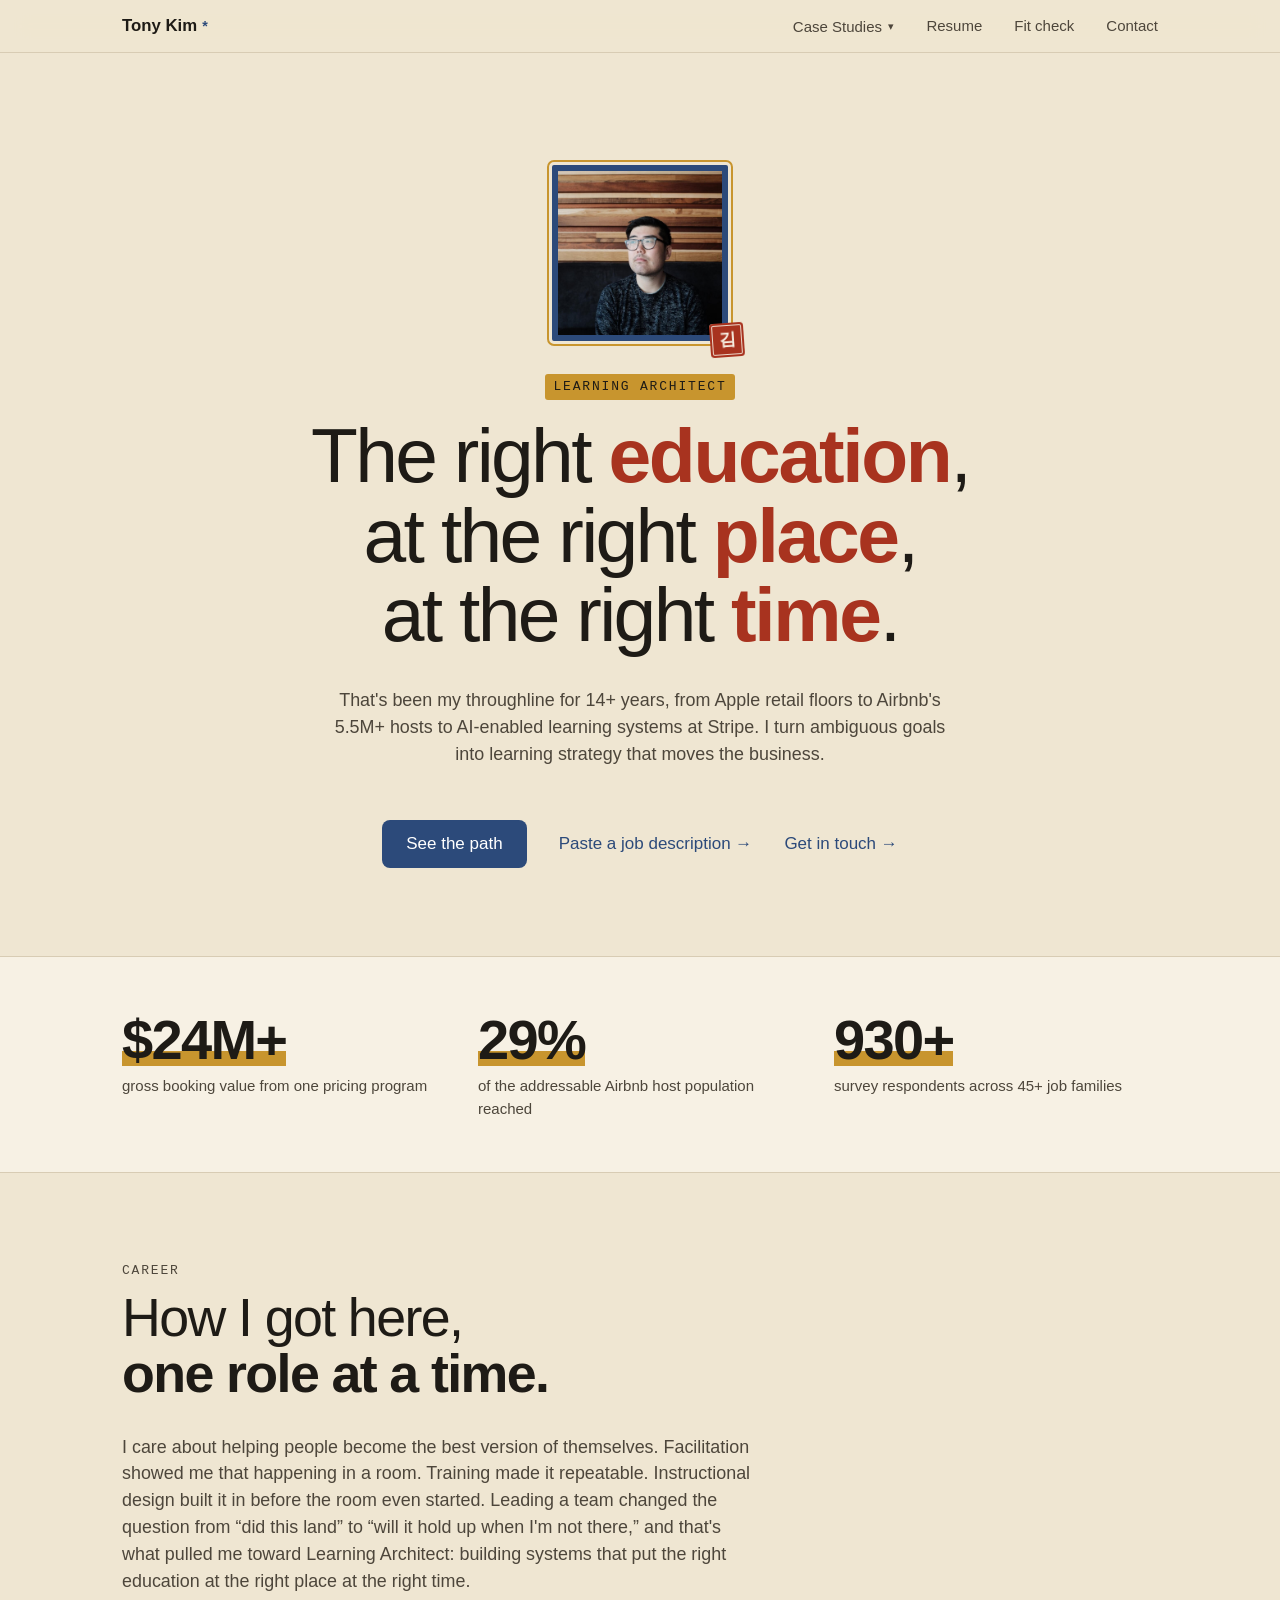
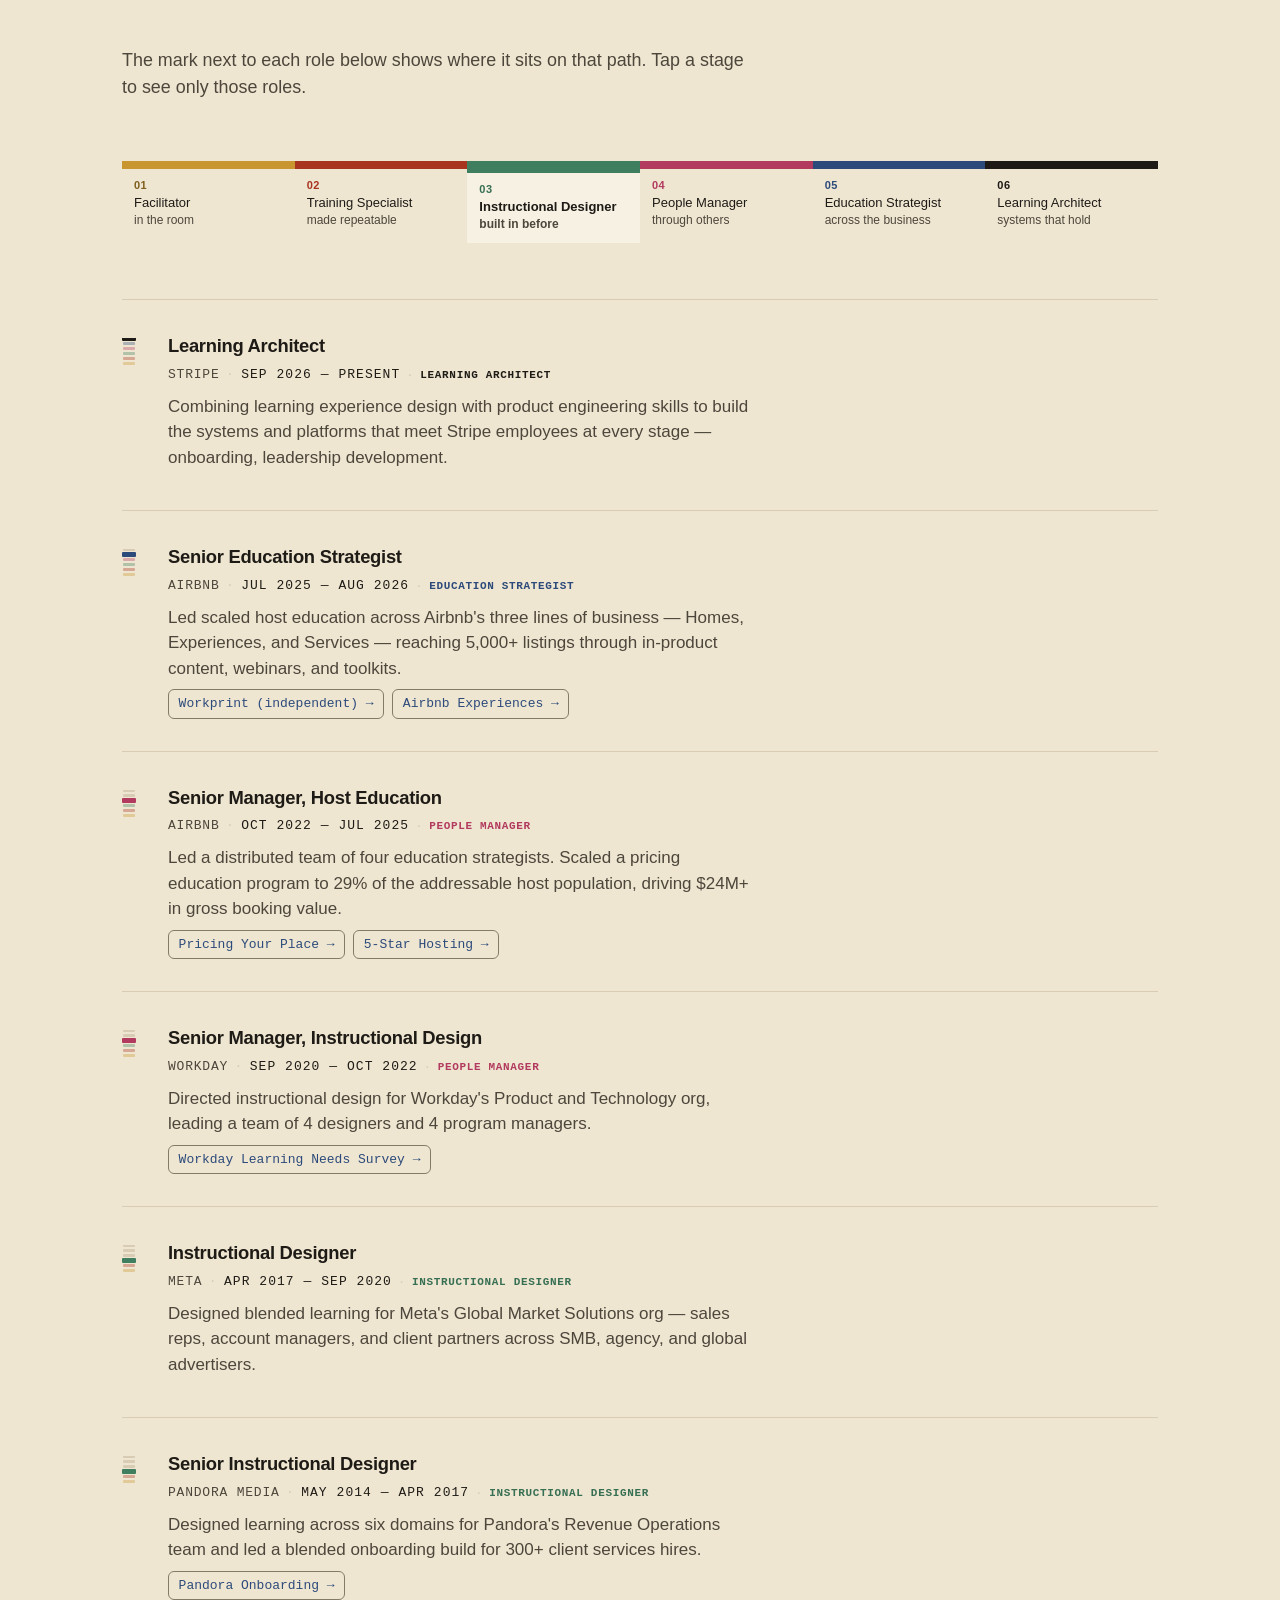
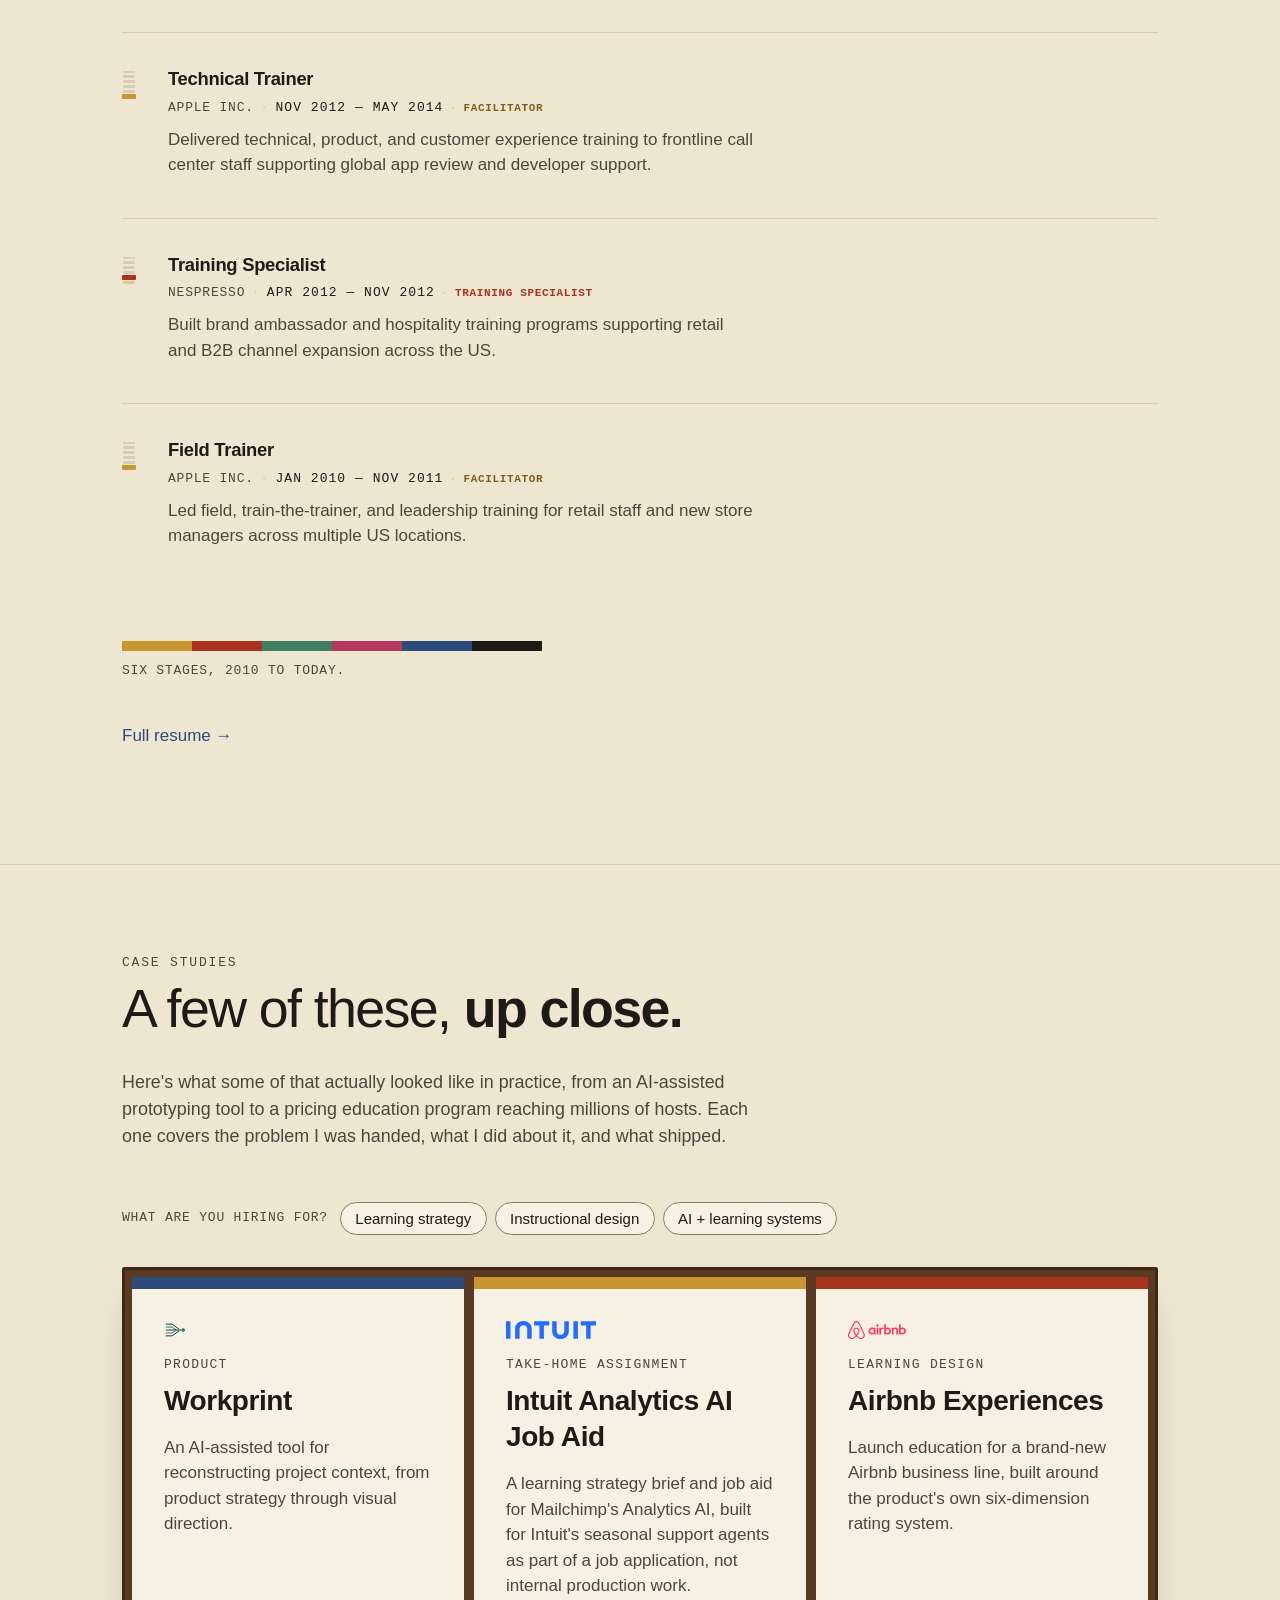
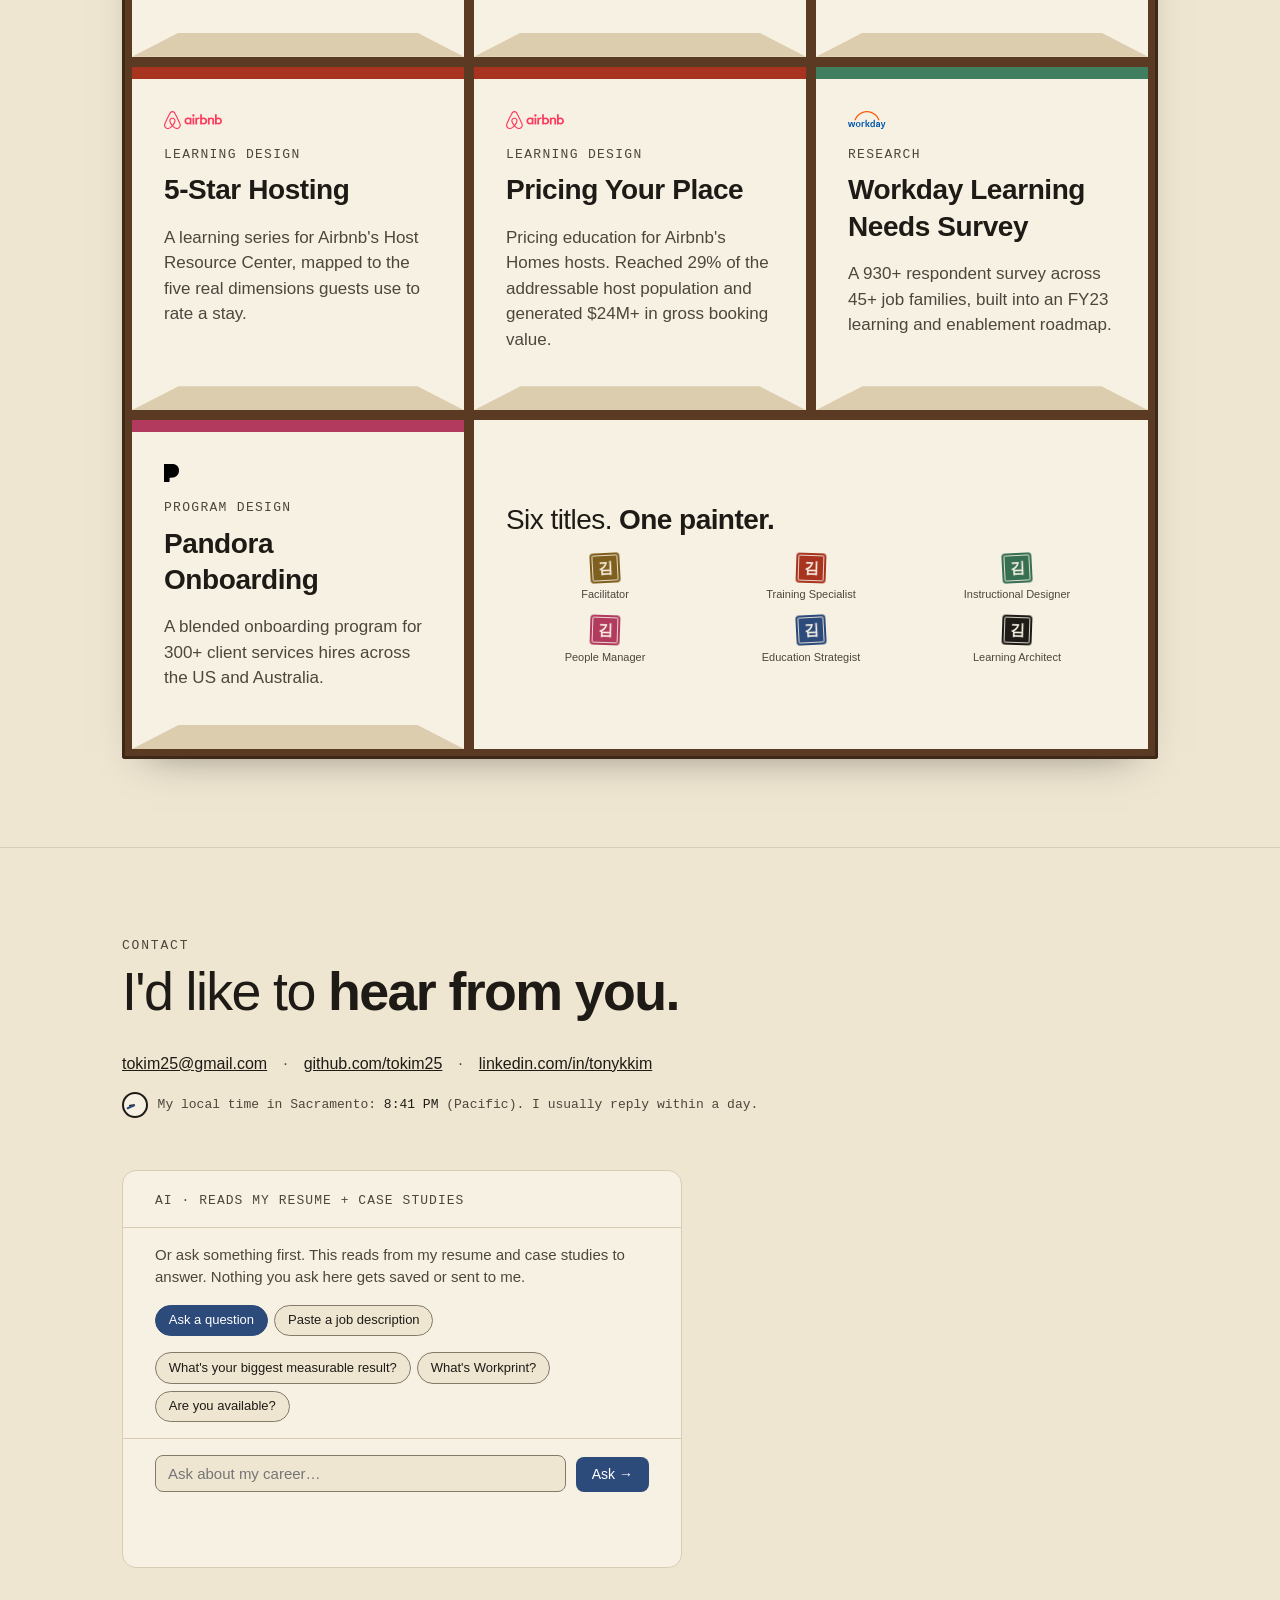
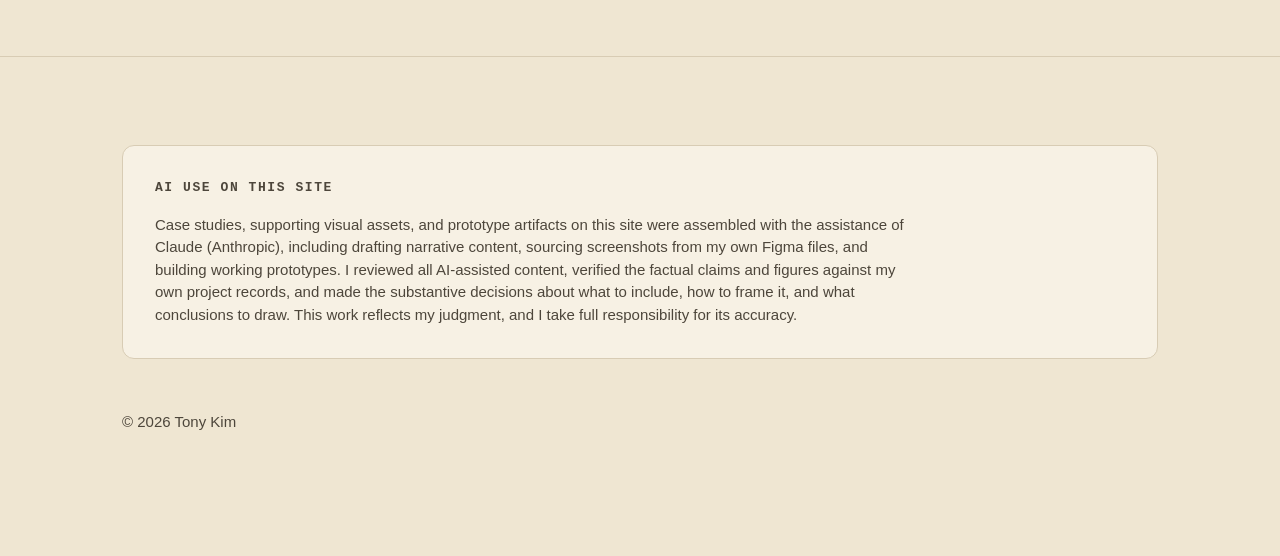
==== commit 86187f3d: "Chaekgeori and saekdong: a homage to Korean folk painting From two Korean folk art and UX/motion/vis" ====
--- a/index.html
+++ b/index.html
@@ -21,11 +21,8 @@
     <link rel="icon" href="assets/favicon.svg" type="image/svg+xml" />
   <link rel="icon" href="assets/favicon-32.png" sizes="32x32" type="image/png" />
   <link rel="apple-touch-icon" href="assets/apple-touch-icon.png" />
-<meta name="theme-color" content="#f6f4ee" />
-  <link rel="preconnect" href="https://fonts.googleapis.com" />
-  <link rel="preconnect" href="https://fonts.gstatic.com" crossorigin />
-  <link rel="stylesheet" href="https://fonts.googleapis.com/css2?family=Archivo:wdth,wght@100..125,400..800&family=Spline+Sans+Mono:wght@400;500&display=swap" />
-<link rel="stylesheet" href="styles.css?v=20261124-type" />
+<meta name="theme-color" content="#efe6d2" />
+<link rel="stylesheet" href="styles.css?v=20261125-chaekgeori" />
 </head>
 <body>
 
@@ -57,10 +54,14 @@
 
   <header class="hero" id="top">
     <div class="wrap">
-      <img src="assets/images/profile-tony-kim.jpg" alt="Tony Kim" class="hero__photo reveal" />
+      <div class="hero__portrait reveal">
+        <img src="assets/images/profile-tony-kim.jpg" alt="Tony Kim" class="hero__photo" />
+        <button type="button" class="seal seal--hero" aria-expanded="false" aria-controls="seal-note" aria-label="Seal: 김 (Kim). What is this?"><span aria-hidden="true">김</span></button>
+        <p class="seal-note" id="seal-note" hidden>Court painters rarely signed their screens. A few hid a seal in the painting instead. This one is mine.</p>
+      </div>
       <aside class="design-note"><span class="design-note__tag">Design note</span> Gain attention and state the objective. One headline carries the thesis, so a visitor who reads nothing else still has it.</aside>
       <p class="hero__eyebrow">Learning Architect</p>
-      <h1 class="hero__headline" data-widen>The right education,<br />at the right place,<br />at the right time.</h1>
+      <h1 class="hero__headline" data-emphasis>The right <b>education</b>,<br />at the right <b>place</b>,<br />at the right <b>time</b>.</h1>
       <p class="hero__sub">That's been my throughline for 14+ years, from Apple retail floors to Airbnb's 5.5M+ hosts to AI-enabled learning systems at Stripe. I turn ambiguous goals into learning strategy that moves the business.</p>
       <div class="hero__cta">
         <a href="#career" class="btn btn--primary">See the path</a>
@@ -85,23 +86,23 @@
     <div class="wrap">
       <aside class="design-note"><span class="design-note__tag">Design note</span> Give the learner a map. The stage key is an advance organizer: six stages first, then nine roles placed against them. Tapping a stage filters the roles, which puts the path in the visitor's hands.</aside>
       <p class="section__eyebrow">Career</p>
-      <h2 class="section__title">How I got here, one role at a time.</h2>
+      <h2 class="section__title">How I got here, <b>one role at a time.</b></h2>
       <p class="section__lede">I care about helping people become the best version of themselves. Facilitation showed me that happening in a room. Training made it repeatable. Instructional design built it in before the room even started. Leading a team changed the question from &ldquo;did this land&rdquo; to &ldquo;will it hold up when I'm not there,&rdquo; and that's what pulled me toward Learning Architect: building systems that put the right education at the right place at the right time.</p>
       <p class="section__lede">The mark next to each role below shows where it sits on that path. Tap a stage to see only those roles.</p>
 
       <div class="timeline__stage-key" role="group" aria-label="Filter roles by career stage">
-        <button type="button" class="timeline__stage-key-item" data-stage="1" aria-pressed="false"><svg width="16" height="24" viewBox="0 0 16 24" aria-hidden="true"><line x1="8" y1="1" x2="8" y2="23" stroke="currentColor" stroke-opacity=".3" stroke-width="1.3"/><line x1="3" y1="21" x2="13" y2="21" stroke="#0b6b5f" stroke-width="2.1" stroke-linecap="round"/><line x1="3" y1="17.4" x2="13" y2="17.4" stroke="currentColor" stroke-opacity=".3" stroke-width="1.5" stroke-linecap="round"/><line x1="3" y1="13.8" x2="13" y2="13.8" stroke="currentColor" stroke-opacity=".3" stroke-width="1.5" stroke-linecap="round"/><line x1="3" y1="10.2" x2="13" y2="10.2" stroke="currentColor" stroke-opacity=".3" stroke-width="1.5" stroke-linecap="round"/><line x1="3" y1="6.6" x2="13" y2="6.6" stroke="currentColor" stroke-opacity=".3" stroke-width="1.5" stroke-linecap="round"/><line x1="3" y1="3" x2="13" y2="3" stroke="currentColor" stroke-opacity=".3" stroke-width="1.5" stroke-linecap="round"/></svg><span>Facilitator</span></button>
-        <button type="button" class="timeline__stage-key-item" data-stage="2" aria-pressed="false"><svg width="16" height="24" viewBox="0 0 16 24" aria-hidden="true"><line x1="8" y1="1" x2="8" y2="23" stroke="currentColor" stroke-opacity=".3" stroke-width="1.3"/><line x1="3" y1="21" x2="13" y2="21" stroke="currentColor" stroke-opacity=".3" stroke-width="1.5" stroke-linecap="round"/><line x1="3" y1="17.4" x2="13" y2="17.4" stroke="#0b6b5f" stroke-width="2.1" stroke-linecap="round"/><line x1="3" y1="13.8" x2="13" y2="13.8" stroke="currentColor" stroke-opacity=".3" stroke-width="1.5" stroke-linecap="round"/><line x1="3" y1="10.2" x2="13" y2="10.2" stroke="currentColor" stroke-opacity=".3" stroke-width="1.5" stroke-linecap="round"/><line x1="3" y1="6.6" x2="13" y2="6.6" stroke="currentColor" stroke-opacity=".3" stroke-width="1.5" stroke-linecap="round"/><line x1="3" y1="3" x2="13" y2="3" stroke="currentColor" stroke-opacity=".3" stroke-width="1.5" stroke-linecap="round"/></svg><span>Training Specialist</span></button>
-        <button type="button" class="timeline__stage-key-item" data-stage="3" aria-pressed="false"><svg width="16" height="24" viewBox="0 0 16 24" aria-hidden="true"><line x1="8" y1="1" x2="8" y2="23" stroke="currentColor" stroke-opacity=".3" stroke-width="1.3"/><line x1="3" y1="21" x2="13" y2="21" stroke="currentColor" stroke-opacity=".3" stroke-width="1.5" stroke-linecap="round"/><line x1="3" y1="17.4" x2="13" y2="17.4" stroke="currentColor" stroke-opacity=".3" stroke-width="1.5" stroke-linecap="round"/><line x1="3" y1="13.8" x2="13" y2="13.8" stroke="#0b6b5f" stroke-width="2.1" stroke-linecap="round"/><line x1="3" y1="10.2" x2="13" y2="10.2" stroke="currentColor" stroke-opacity=".3" stroke-width="1.5" stroke-linecap="round"/><line x1="3" y1="6.6" x2="13" y2="6.6" stroke="currentColor" stroke-opacity=".3" stroke-width="1.5" stroke-linecap="round"/><line x1="3" y1="3" x2="13" y2="3" stroke="currentColor" stroke-opacity=".3" stroke-width="1.5" stroke-linecap="round"/></svg><span>Instructional Designer</span></button>
-        <button type="button" class="timeline__stage-key-item" data-stage="4" aria-pressed="false"><svg width="16" height="24" viewBox="0 0 16 24" aria-hidden="true"><line x1="8" y1="1" x2="8" y2="23" stroke="currentColor" stroke-opacity=".3" stroke-width="1.3"/><line x1="3" y1="21" x2="13" y2="21" stroke="currentColor" stroke-opacity=".3" stroke-width="1.5" stroke-linecap="round"/><line x1="3" y1="17.4" x2="13" y2="17.4" stroke="currentColor" stroke-opacity=".3" stroke-width="1.5" stroke-linecap="round"/><line x1="3" y1="13.8" x2="13" y2="13.8" stroke="currentColor" stroke-opacity=".3" stroke-width="1.5" stroke-linecap="round"/><line x1="3" y1="10.2" x2="13" y2="10.2" stroke="#0b6b5f" stroke-width="2.1" stroke-linecap="round"/><line x1="3" y1="6.6" x2="13" y2="6.6" stroke="currentColor" stroke-opacity=".3" stroke-width="1.5" stroke-linecap="round"/><line x1="3" y1="3" x2="13" y2="3" stroke="currentColor" stroke-opacity=".3" stroke-width="1.5" stroke-linecap="round"/></svg><span>People Manager</span></button>
-        <button type="button" class="timeline__stage-key-item" data-stage="5" aria-pressed="false"><svg width="16" height="24" viewBox="0 0 16 24" aria-hidden="true"><line x1="8" y1="1" x2="8" y2="23" stroke="currentColor" stroke-opacity=".3" stroke-width="1.3"/><line x1="3" y1="21" x2="13" y2="21" stroke="currentColor" stroke-opacity=".3" stroke-width="1.5" stroke-linecap="round"/><line x1="3" y1="17.4" x2="13" y2="17.4" stroke="currentColor" stroke-opacity=".3" stroke-width="1.5" stroke-linecap="round"/><line x1="3" y1="13.8" x2="13" y2="13.8" stroke="currentColor" stroke-opacity=".3" stroke-width="1.5" stroke-linecap="round"/><line x1="3" y1="10.2" x2="13" y2="10.2" stroke="currentColor" stroke-opacity=".3" stroke-width="1.5" stroke-linecap="round"/><line x1="3" y1="6.6" x2="13" y2="6.6" stroke="#0b6b5f" stroke-width="2.1" stroke-linecap="round"/><line x1="3" y1="3" x2="13" y2="3" stroke="currentColor" stroke-opacity=".3" stroke-width="1.5" stroke-linecap="round"/></svg><span>Education Strategist</span></button>
-        <button type="button" class="timeline__stage-key-item" data-stage="6" aria-pressed="false"><svg width="16" height="24" viewBox="0 0 16 24" aria-hidden="true"><line x1="8" y1="1" x2="8" y2="23" stroke="currentColor" stroke-opacity=".3" stroke-width="1.3"/><line x1="3" y1="21" x2="13" y2="21" stroke="currentColor" stroke-opacity=".3" stroke-width="1.5" stroke-linecap="round"/><line x1="3" y1="17.4" x2="13" y2="17.4" stroke="currentColor" stroke-opacity=".3" stroke-width="1.5" stroke-linecap="round"/><line x1="3" y1="13.8" x2="13" y2="13.8" stroke="currentColor" stroke-opacity=".3" stroke-width="1.5" stroke-linecap="round"/><line x1="3" y1="10.2" x2="13" y2="10.2" stroke="currentColor" stroke-opacity=".3" stroke-width="1.5" stroke-linecap="round"/><line x1="3" y1="6.6" x2="13" y2="6.6" stroke="currentColor" stroke-opacity=".3" stroke-width="1.5" stroke-linecap="round"/><line x1="3" y1="3" x2="13" y2="3" stroke="#0b6b5f" stroke-width="2.1" stroke-linecap="round"/></svg><span>Learning Architect</span></button>
+        <button type="button" class="timeline__stage-key-item" data-stage="1" aria-pressed="false"><span class="stage__num">01</span><span class="stage__name">Facilitator</span><span class="stage__gloss">in the room</span></button>
+        <button type="button" class="timeline__stage-key-item" data-stage="2" aria-pressed="false"><span class="stage__num">02</span><span class="stage__name">Training Specialist</span><span class="stage__gloss">made repeatable</span></button>
+        <button type="button" class="timeline__stage-key-item" data-stage="3" aria-pressed="false"><span class="stage__num">03</span><span class="stage__name">Instructional Designer</span><span class="stage__gloss">built in before</span></button>
+        <button type="button" class="timeline__stage-key-item" data-stage="4" aria-pressed="false"><span class="stage__num">04</span><span class="stage__name">People Manager</span><span class="stage__gloss">through others</span></button>
+        <button type="button" class="timeline__stage-key-item" data-stage="5" aria-pressed="false"><span class="stage__num">05</span><span class="stage__name">Education Strategist</span><span class="stage__gloss">across the business</span></button>
+        <button type="button" class="timeline__stage-key-item" data-stage="6" aria-pressed="false"><span class="stage__num">06</span><span class="stage__name">Learning Architect</span><span class="stage__gloss">systems that hold</span></button>
       </div>
 
       <div class="timeline">
 
         <div class="timeline__entry reveal" data-stage="6">
-          <svg class="timeline__rung" width="16" height="24" viewBox="0 0 16 24" aria-hidden="true"><line x1="8" y1="1" x2="8" y2="23" stroke="#d9d6cc" stroke-width="1.3"/><line x1="3" y1="21" x2="13" y2="21" stroke="#d9d6cc" stroke-width="1.5" stroke-linecap="round"/><line x1="3" y1="17.4" x2="13" y2="17.4" stroke="#d9d6cc" stroke-width="1.5" stroke-linecap="round"/><line x1="3" y1="13.8" x2="13" y2="13.8" stroke="#d9d6cc" stroke-width="1.5" stroke-linecap="round"/><line x1="3" y1="10.2" x2="13" y2="10.2" stroke="#d9d6cc" stroke-width="1.5" stroke-linecap="round"/><line x1="3" y1="6.6" x2="13" y2="6.6" stroke="#d9d6cc" stroke-width="1.5" stroke-linecap="round"/><line x1="3" y1="3" x2="13" y2="3" stroke="#0b6b5f" stroke-width="2.1" stroke-linecap="round"/></svg>
+          <svg class="timeline__rung" width="14" height="28" viewBox="0 0 14 28" aria-hidden="true"><rect x="1" y="24" width="12" height="3" rx="1" style="fill:var(--stage-1);opacity:.35"/><rect x="1" y="19" width="12" height="3" rx="1" style="fill:var(--stage-2);opacity:.35"/><rect x="1" y="14" width="12" height="3" rx="1" style="fill:var(--stage-3);opacity:.35"/><rect x="1" y="9" width="12" height="3" rx="1" style="fill:var(--stage-4);opacity:.35"/><rect x="1" y="4" width="12" height="3" rx="1" style="fill:var(--stage-5);opacity:.35"/><rect class="glyph__lit" x="0" y="-2" width="14" height="5" rx="1" style="fill:var(--stage-6)"/></svg>
           <div class="timeline__body">
             <div class="timeline__head">
               <span class="timeline__role">Learning Architect</span>
@@ -109,13 +110,14 @@
             <div class="timeline__subhead">
               <span class="timeline__org">Stripe</span>
               <span class="timeline__meta">Sep 2026 &mdash; Present</span>
+              <span class="timeline__stage" style="color:var(--stage-6-text)">Learning Architect</span>
             </div>
             <p class="timeline__desc">Combining learning experience design with product engineering skills to build the systems and platforms that meet Stripe employees at every stage &mdash; onboarding, leadership development.</p>
           </div>
         </div>
 
         <div class="timeline__entry reveal" data-stage="5">
-          <svg class="timeline__rung" width="16" height="24" viewBox="0 0 16 24" aria-hidden="true"><line x1="8" y1="1" x2="8" y2="23" stroke="#d9d6cc" stroke-width="1.3"/><line x1="3" y1="21" x2="13" y2="21" stroke="#d9d6cc" stroke-width="1.5" stroke-linecap="round"/><line x1="3" y1="17.4" x2="13" y2="17.4" stroke="#d9d6cc" stroke-width="1.5" stroke-linecap="round"/><line x1="3" y1="13.8" x2="13" y2="13.8" stroke="#d9d6cc" stroke-width="1.5" stroke-linecap="round"/><line x1="3" y1="10.2" x2="13" y2="10.2" stroke="#d9d6cc" stroke-width="1.5" stroke-linecap="round"/><line x1="3" y1="6.6" x2="13" y2="6.6" stroke="#0b6b5f" stroke-width="2.1" stroke-linecap="round"/><line x1="3" y1="3" x2="13" y2="3" stroke="#d9d6cc" stroke-width="1.5" stroke-linecap="round"/></svg>
+          <svg class="timeline__rung" width="14" height="28" viewBox="0 0 14 28" aria-hidden="true"><rect x="1" y="24" width="12" height="3" rx="1" style="fill:var(--stage-1);opacity:.35"/><rect x="1" y="19" width="12" height="3" rx="1" style="fill:var(--stage-2);opacity:.35"/><rect x="1" y="14" width="12" height="3" rx="1" style="fill:var(--stage-3);opacity:.35"/><rect x="1" y="9" width="12" height="3" rx="1" style="fill:var(--stage-4);opacity:.35"/><rect class="glyph__lit" x="0" y="3" width="14" height="5" rx="1" style="fill:var(--stage-5)"/><rect x="1" y="-1" width="12" height="3" rx="1" style="fill:var(--color-line)"/></svg>
           <div class="timeline__body">
             <div class="timeline__head">
               <span class="timeline__role">Senior Education Strategist</span>
@@ -123,6 +125,7 @@
             <div class="timeline__subhead">
               <span class="timeline__org">Airbnb</span>
               <span class="timeline__meta">Jul 2025 &mdash; Aug 2026</span>
+              <span class="timeline__stage" style="color:var(--stage-5-text)">Education Strategist</span>
             </div>
             <p class="timeline__desc">Led scaled host education across Airbnb's three lines of business &mdash; Homes, Experiences, and Services &mdash; reaching 5,000+ listings through in-product content, webinars, and toolkits.</p>
             <div class="timeline__cases">
@@ -133,7 +136,7 @@
         </div>
 
         <div class="timeline__entry reveal" data-stage="4">
-          <svg class="timeline__rung" width="16" height="24" viewBox="0 0 16 24" aria-hidden="true"><line x1="8" y1="1" x2="8" y2="23" stroke="#d9d6cc" stroke-width="1.3"/><line x1="3" y1="21" x2="13" y2="21" stroke="#d9d6cc" stroke-width="1.5" stroke-linecap="round"/><line x1="3" y1="17.4" x2="13" y2="17.4" stroke="#d9d6cc" stroke-width="1.5" stroke-linecap="round"/><line x1="3" y1="13.8" x2="13" y2="13.8" stroke="#d9d6cc" stroke-width="1.5" stroke-linecap="round"/><line x1="3" y1="10.2" x2="13" y2="10.2" stroke="#0b6b5f" stroke-width="2.1" stroke-linecap="round"/><line x1="3" y1="6.6" x2="13" y2="6.6" stroke="#d9d6cc" stroke-width="1.5" stroke-linecap="round"/><line x1="3" y1="3" x2="13" y2="3" stroke="#d9d6cc" stroke-width="1.5" stroke-linecap="round"/></svg>
+          <svg class="timeline__rung" width="14" height="28" viewBox="0 0 14 28" aria-hidden="true"><rect x="1" y="24" width="12" height="3" rx="1" style="fill:var(--stage-1);opacity:.35"/><rect x="1" y="19" width="12" height="3" rx="1" style="fill:var(--stage-2);opacity:.35"/><rect x="1" y="14" width="12" height="3" rx="1" style="fill:var(--stage-3);opacity:.35"/><rect class="glyph__lit" x="0" y="8" width="14" height="5" rx="1" style="fill:var(--stage-4)"/><rect x="1" y="4" width="12" height="3" rx="1" style="fill:var(--color-line)"/><rect x="1" y="-1" width="12" height="3" rx="1" style="fill:var(--color-line)"/></svg>
           <div class="timeline__body">
             <div class="timeline__head">
               <span class="timeline__role">Senior Manager, Host Education</span>
@@ -141,6 +144,7 @@
             <div class="timeline__subhead">
               <span class="timeline__org">Airbnb</span>
               <span class="timeline__meta">Oct 2022 &mdash; Jul 2025</span>
+              <span class="timeline__stage" style="color:var(--stage-4-text)">People Manager</span>
             </div>
             <p class="timeline__desc">Led a distributed team of four education strategists. Scaled a pricing education program to 29% of the addressable host population, driving $24M+ in gross booking value.</p>
             <div class="timeline__cases">
@@ -151,7 +155,7 @@
         </div>
 
         <div class="timeline__entry reveal" data-stage="4">
-          <svg class="timeline__rung" width="16" height="24" viewBox="0 0 16 24" aria-hidden="true"><line x1="8" y1="1" x2="8" y2="23" stroke="#d9d6cc" stroke-width="1.3"/><line x1="3" y1="21" x2="13" y2="21" stroke="#d9d6cc" stroke-width="1.5" stroke-linecap="round"/><line x1="3" y1="17.4" x2="13" y2="17.4" stroke="#d9d6cc" stroke-width="1.5" stroke-linecap="round"/><line x1="3" y1="13.8" x2="13" y2="13.8" stroke="#d9d6cc" stroke-width="1.5" stroke-linecap="round"/><line x1="3" y1="10.2" x2="13" y2="10.2" stroke="#0b6b5f" stroke-width="2.1" stroke-linecap="round"/><line x1="3" y1="6.6" x2="13" y2="6.6" stroke="#d9d6cc" stroke-width="1.5" stroke-linecap="round"/><line x1="3" y1="3" x2="13" y2="3" stroke="#d9d6cc" stroke-width="1.5" stroke-linecap="round"/></svg>
+          <svg class="timeline__rung" width="14" height="28" viewBox="0 0 14 28" aria-hidden="true"><rect x="1" y="24" width="12" height="3" rx="1" style="fill:var(--stage-1);opacity:.35"/><rect x="1" y="19" width="12" height="3" rx="1" style="fill:var(--stage-2);opacity:.35"/><rect x="1" y="14" width="12" height="3" rx="1" style="fill:var(--stage-3);opacity:.35"/><rect class="glyph__lit" x="0" y="8" width="14" height="5" rx="1" style="fill:var(--stage-4)"/><rect x="1" y="4" width="12" height="3" rx="1" style="fill:var(--color-line)"/><rect x="1" y="-1" width="12" height="3" rx="1" style="fill:var(--color-line)"/></svg>
           <div class="timeline__body">
             <div class="timeline__head">
               <span class="timeline__role">Senior Manager, Instructional Design</span>
@@ -159,6 +163,7 @@
             <div class="timeline__subhead">
               <span class="timeline__org">Workday</span>
               <span class="timeline__meta">Sep 2020 &mdash; Oct 2022</span>
+              <span class="timeline__stage" style="color:var(--stage-4-text)">People Manager</span>
             </div>
             <p class="timeline__desc">Directed instructional design for Workday's Product and Technology org, leading a team of 4 designers and 4 program managers.</p>
             <div class="timeline__cases">
@@ -168,7 +173,7 @@
         </div>
 
         <div class="timeline__entry reveal" data-stage="3">
-          <svg class="timeline__rung" width="16" height="24" viewBox="0 0 16 24" aria-hidden="true"><line x1="8" y1="1" x2="8" y2="23" stroke="#d9d6cc" stroke-width="1.3"/><line x1="3" y1="21" x2="13" y2="21" stroke="#d9d6cc" stroke-width="1.5" stroke-linecap="round"/><line x1="3" y1="17.4" x2="13" y2="17.4" stroke="#d9d6cc" stroke-width="1.5" stroke-linecap="round"/><line x1="3" y1="13.8" x2="13" y2="13.8" stroke="#0b6b5f" stroke-width="2.1" stroke-linecap="round"/><line x1="3" y1="10.2" x2="13" y2="10.2" stroke="#d9d6cc" stroke-width="1.5" stroke-linecap="round"/><line x1="3" y1="6.6" x2="13" y2="6.6" stroke="#d9d6cc" stroke-width="1.5" stroke-linecap="round"/><line x1="3" y1="3" x2="13" y2="3" stroke="#d9d6cc" stroke-width="1.5" stroke-linecap="round"/></svg>
+          <svg class="timeline__rung" width="14" height="28" viewBox="0 0 14 28" aria-hidden="true"><rect x="1" y="24" width="12" height="3" rx="1" style="fill:var(--stage-1);opacity:.35"/><rect x="1" y="19" width="12" height="3" rx="1" style="fill:var(--stage-2);opacity:.35"/><rect class="glyph__lit" x="0" y="13" width="14" height="5" rx="1" style="fill:var(--stage-3)"/><rect x="1" y="9" width="12" height="3" rx="1" style="fill:var(--color-line)"/><rect x="1" y="4" width="12" height="3" rx="1" style="fill:var(--color-line)"/><rect x="1" y="-1" width="12" height="3" rx="1" style="fill:var(--color-line)"/></svg>
           <div class="timeline__body">
             <div class="timeline__head">
               <span class="timeline__role">Instructional Designer</span>
@@ -176,13 +181,14 @@
             <div class="timeline__subhead">
               <span class="timeline__org">Meta</span>
               <span class="timeline__meta">Apr 2017 &mdash; Sep 2020</span>
+              <span class="timeline__stage" style="color:var(--stage-3-text)">Instructional Designer</span>
             </div>
             <p class="timeline__desc">Designed blended learning for Meta's Global Market Solutions org &mdash; sales reps, account managers, and client partners across SMB, agency, and global advertisers.</p>
           </div>
         </div>
 
         <div class="timeline__entry reveal" data-stage="3">
-          <svg class="timeline__rung" width="16" height="24" viewBox="0 0 16 24" aria-hidden="true"><line x1="8" y1="1" x2="8" y2="23" stroke="#d9d6cc" stroke-width="1.3"/><line x1="3" y1="21" x2="13" y2="21" stroke="#d9d6cc" stroke-width="1.5" stroke-linecap="round"/><line x1="3" y1="17.4" x2="13" y2="17.4" stroke="#d9d6cc" stroke-width="1.5" stroke-linecap="round"/><line x1="3" y1="13.8" x2="13" y2="13.8" stroke="#0b6b5f" stroke-width="2.1" stroke-linecap="round"/><line x1="3" y1="10.2" x2="13" y2="10.2" stroke="#d9d6cc" stroke-width="1.5" stroke-linecap="round"/><line x1="3" y1="6.6" x2="13" y2="6.6" stroke="#d9d6cc" stroke-width="1.5" stroke-linecap="round"/><line x1="3" y1="3" x2="13" y2="3" stroke="#d9d6cc" stroke-width="1.5" stroke-linecap="round"/></svg>
+          <svg class="timeline__rung" width="14" height="28" viewBox="0 0 14 28" aria-hidden="true"><rect x="1" y="24" width="12" height="3" rx="1" style="fill:var(--stage-1);opacity:.35"/><rect x="1" y="19" width="12" height="3" rx="1" style="fill:var(--stage-2);opacity:.35"/><rect class="glyph__lit" x="0" y="13" width="14" height="5" rx="1" style="fill:var(--stage-3)"/><rect x="1" y="9" width="12" height="3" rx="1" style="fill:var(--color-line)"/><rect x="1" y="4" width="12" height="3" rx="1" style="fill:var(--color-line)"/><rect x="1" y="-1" width="12" height="3" rx="1" style="fill:var(--color-line)"/></svg>
           <div class="timeline__body">
             <div class="timeline__head">
               <span class="timeline__role">Senior Instructional Designer</span>
@@ -190,6 +196,7 @@
             <div class="timeline__subhead">
               <span class="timeline__org">Pandora Media</span>
               <span class="timeline__meta">May 2014 &mdash; Apr 2017</span>
+              <span class="timeline__stage" style="color:var(--stage-3-text)">Instructional Designer</span>
             </div>
             <p class="timeline__desc">Designed learning across six domains for Pandora's Revenue Operations team and led a blended onboarding build for 300+ client services hires.</p>
             <div class="timeline__cases">
@@ -199,7 +206,7 @@
         </div>
 
         <div class="timeline__entry reveal" data-stage="1">
-          <svg class="timeline__rung" width="16" height="24" viewBox="0 0 16 24" aria-hidden="true"><line x1="8" y1="1" x2="8" y2="23" stroke="#d9d6cc" stroke-width="1.3"/><line x1="3" y1="21" x2="13" y2="21" stroke="#0b6b5f" stroke-width="2.1" stroke-linecap="round"/><line x1="3" y1="17.4" x2="13" y2="17.4" stroke="#d9d6cc" stroke-width="1.5" stroke-linecap="round"/><line x1="3" y1="13.8" x2="13" y2="13.8" stroke="#d9d6cc" stroke-width="1.5" stroke-linecap="round"/><line x1="3" y1="10.2" x2="13" y2="10.2" stroke="#d9d6cc" stroke-width="1.5" stroke-linecap="round"/><line x1="3" y1="6.6" x2="13" y2="6.6" stroke="#d9d6cc" stroke-width="1.5" stroke-linecap="round"/><line x1="3" y1="3" x2="13" y2="3" stroke="#d9d6cc" stroke-width="1.5" stroke-linecap="round"/></svg>
+          <svg class="timeline__rung" width="14" height="28" viewBox="0 0 14 28" aria-hidden="true"><rect class="glyph__lit" x="0" y="23" width="14" height="5" rx="1" style="fill:var(--stage-1)"/><rect x="1" y="19" width="12" height="3" rx="1" style="fill:var(--color-line)"/><rect x="1" y="14" width="12" height="3" rx="1" style="fill:var(--color-line)"/><rect x="1" y="9" width="12" height="3" rx="1" style="fill:var(--color-line)"/><rect x="1" y="4" width="12" height="3" rx="1" style="fill:var(--color-line)"/><rect x="1" y="-1" width="12" height="3" rx="1" style="fill:var(--color-line)"/></svg>
           <div class="timeline__body">
             <div class="timeline__head">
               <span class="timeline__role">Technical Trainer</span>
@@ -207,13 +214,14 @@
             <div class="timeline__subhead">
               <span class="timeline__org">Apple Inc.</span>
               <span class="timeline__meta">Nov 2012 &mdash; May 2014</span>
+              <span class="timeline__stage" style="color:var(--stage-1-text)">Facilitator</span>
             </div>
             <p class="timeline__desc">Delivered technical, product, and customer experience training to frontline call center staff supporting global app review and developer support.</p>
           </div>
         </div>
 
         <div class="timeline__entry reveal" data-stage="2">
-          <svg class="timeline__rung" width="16" height="24" viewBox="0 0 16 24" aria-hidden="true"><line x1="8" y1="1" x2="8" y2="23" stroke="#d9d6cc" stroke-width="1.3"/><line x1="3" y1="21" x2="13" y2="21" stroke="#d9d6cc" stroke-width="1.5" stroke-linecap="round"/><line x1="3" y1="17.4" x2="13" y2="17.4" stroke="#0b6b5f" stroke-width="2.1" stroke-linecap="round"/><line x1="3" y1="13.8" x2="13" y2="13.8" stroke="#d9d6cc" stroke-width="1.5" stroke-linecap="round"/><line x1="3" y1="10.2" x2="13" y2="10.2" stroke="#d9d6cc" stroke-width="1.5" stroke-linecap="round"/><line x1="3" y1="6.6" x2="13" y2="6.6" stroke="#d9d6cc" stroke-width="1.5" stroke-linecap="round"/><line x1="3" y1="3" x2="13" y2="3" stroke="#d9d6cc" stroke-width="1.5" stroke-linecap="round"/></svg>
+          <svg class="timeline__rung" width="14" height="28" viewBox="0 0 14 28" aria-hidden="true"><rect x="1" y="24" width="12" height="3" rx="1" style="fill:var(--stage-1);opacity:.35"/><rect class="glyph__lit" x="0" y="18" width="14" height="5" rx="1" style="fill:var(--stage-2)"/><rect x="1" y="14" width="12" height="3" rx="1" style="fill:var(--color-line)"/><rect x="1" y="9" width="12" height="3" rx="1" style="fill:var(--color-line)"/><rect x="1" y="4" width="12" height="3" rx="1" style="fill:var(--color-line)"/><rect x="1" y="-1" width="12" height="3" rx="1" style="fill:var(--color-line)"/></svg>
           <div class="timeline__body">
             <div class="timeline__head">
               <span class="timeline__role">Training Specialist</span>
@@ -221,13 +229,14 @@
             <div class="timeline__subhead">
               <span class="timeline__org">Nespresso</span>
               <span class="timeline__meta">Apr 2012 &mdash; Nov 2012</span>
+              <span class="timeline__stage" style="color:var(--stage-2-text)">Training Specialist</span>
             </div>
             <p class="timeline__desc">Built brand ambassador and hospitality training programs supporting retail and B2B channel expansion across the US.</p>
           </div>
         </div>
 
         <div class="timeline__entry reveal" data-stage="1">
-          <svg class="timeline__rung" width="16" height="24" viewBox="0 0 16 24" aria-hidden="true"><line x1="8" y1="1" x2="8" y2="23" stroke="#d9d6cc" stroke-width="1.3"/><line x1="3" y1="21" x2="13" y2="21" stroke="#0b6b5f" stroke-width="2.1" stroke-linecap="round"/><line x1="3" y1="17.4" x2="13" y2="17.4" stroke="#d9d6cc" stroke-width="1.5" stroke-linecap="round"/><line x1="3" y1="13.8" x2="13" y2="13.8" stroke="#d9d6cc" stroke-width="1.5" stroke-linecap="round"/><line x1="3" y1="10.2" x2="13" y2="10.2" stroke="#d9d6cc" stroke-width="1.5" stroke-linecap="round"/><line x1="3" y1="6.6" x2="13" y2="6.6" stroke="#d9d6cc" stroke-width="1.5" stroke-linecap="round"/><line x1="3" y1="3" x2="13" y2="3" stroke="#d9d6cc" stroke-width="1.5" stroke-linecap="round"/></svg>
+          <svg class="timeline__rung" width="14" height="28" viewBox="0 0 14 28" aria-hidden="true"><rect class="glyph__lit" x="0" y="23" width="14" height="5" rx="1" style="fill:var(--stage-1)"/><rect x="1" y="19" width="12" height="3" rx="1" style="fill:var(--color-line)"/><rect x="1" y="14" width="12" height="3" rx="1" style="fill:var(--color-line)"/><rect x="1" y="9" width="12" height="3" rx="1" style="fill:var(--color-line)"/><rect x="1" y="4" width="12" height="3" rx="1" style="fill:var(--color-line)"/><rect x="1" y="-1" width="12" height="3" rx="1" style="fill:var(--color-line)"/></svg>
           <div class="timeline__body">
             <div class="timeline__head">
               <span class="timeline__role">Field Trainer</span>
@@ -235,11 +244,17 @@
             <div class="timeline__subhead">
               <span class="timeline__org">Apple Inc.</span>
               <span class="timeline__meta">Jan 2010 &mdash; Nov 2011</span>
+              <span class="timeline__stage" style="color:var(--stage-1-text)">Facilitator</span>
             </div>
             <p class="timeline__desc">Led field, train-the-trainer, and leadership training for retail staff and new store managers across multiple US locations.</p>
           </div>
         </div>
 
+      </div>
+
+      <div class="sleeve">
+        <div class="sleeve__band" aria-hidden="true"><span></span><span></span><span></span><span></span><span></span><span></span></div>
+        <p class="sleeve__caption">Six stages, 2010 to today.</p>
       </div>
 
       <p style="margin-top: var(--space-md);"><a href="resume.html" class="btn btn--text">Full resume</a></p>
@@ -250,7 +265,7 @@
     <div class="wrap">
       <aside class="design-note"><span class="design-note__tag">Design note</span> Worked examples. Every case study follows the same arc of problem, action and result, so you can compare projects without relearning the format.</aside>
       <p class="section__eyebrow">Case Studies</p>
-      <h2 class="section__title">A few of these, up close.</h2>
+      <h2 class="section__title">A few of these, <b>up close.</b></h2>
       <p class="section__lede">Here's what some of that actually looked like in practice, from an AI-assisted prototyping tool to a pricing education program reaching millions of hosts. Each one covers the problem I was handed, what I did about it, and what shipped.</p>
 
       <div class="path" role="group" aria-label="What are you hiring for?">
@@ -262,55 +277,74 @@
 
       <div class="case-grid">
 
-        <a href="case-studies/workprint.html" class="case-card reveal" data-tags="ai strategy">
+        <a href="case-studies/workprint.html" class="case-card reveal" data-band="indigo" data-tags="ai strategy">
+          <span class="case-card__band" style="view-transition-name: case-band-workprint" aria-hidden="true"></span>
           <img src="assets/logos/workprint.svg" alt="Workprint" class="case-card__logo" style="view-transition-name: case-logo-workprint" />
           <p class="case-card__label">Product</p>
           <h3 class="case-card__title" style="view-transition-name: case-title-workprint">Workprint</h3>
           <p class="case-card__desc">An AI-assisted tool for reconstructing project context, from product strategy through visual direction.</p>
         </a>
 
-        <a href="case-studies/intuit-analytics-ai.html" class="case-card reveal" data-tags="ai design strategy">
+        <a href="case-studies/intuit-analytics-ai.html" class="case-card reveal" data-band="ochre" data-tags="ai design strategy">
+          <span class="case-card__band" style="view-transition-name: case-band-intuit-analytics-ai" aria-hidden="true"></span>
           <img src="assets/logos/intuit.svg" alt="Intuit" class="case-card__logo" style="view-transition-name: case-logo-intuit-analytics-ai" />
           <p class="case-card__label">Take-home assignment</p>
           <h3 class="case-card__title" style="view-transition-name: case-title-intuit-analytics-ai">Intuit Analytics AI Job Aid</h3>
           <p class="case-card__desc">A learning strategy brief and job aid for Mailchimp's Analytics AI, built for Intuit's seasonal support agents as part of a job application, not internal production work.</p>
         </a>
 
-        <a href="case-studies/experiences-services.html" class="case-card reveal" data-tags="design strategy">
+        <a href="case-studies/experiences-services.html" class="case-card reveal" data-band="cinnabar" data-tags="design strategy">
+          <span class="case-card__band" style="view-transition-name: case-band-experiences-services" aria-hidden="true"></span>
           <img src="assets/logos/airbnb.svg" alt="Airbnb" class="case-card__logo" style="view-transition-name: case-logo-experiences-services" />
           <p class="case-card__label">Learning Design</p>
           <h3 class="case-card__title" style="view-transition-name: case-title-experiences-services">Airbnb Experiences</h3>
           <p class="case-card__desc">Launch education for a brand-new Airbnb business line, built around the product's own six-dimension rating system.</p>
         </a>
 
-        <a href="case-studies/5-star-hosting.html" class="case-card reveal" data-tags="design strategy">
+        <a href="case-studies/5-star-hosting.html" class="case-card reveal" data-band="cinnabar" data-tags="design strategy">
+          <span class="case-card__band" style="view-transition-name: case-band-5-star-hosting" aria-hidden="true"></span>
           <img src="assets/logos/airbnb.svg" alt="Airbnb" class="case-card__logo" style="view-transition-name: case-logo-5-star-hosting" />
           <p class="case-card__label">Learning Design</p>
           <h3 class="case-card__title" style="view-transition-name: case-title-5-star-hosting">5-Star Hosting</h3>
           <p class="case-card__desc">A learning series for Airbnb's Host Resource Center, mapped to the five real dimensions guests use to rate a stay.</p>
         </a>
 
-        <a href="case-studies/pricing.html" class="case-card reveal" data-tags="strategy">
+        <a href="case-studies/pricing.html" class="case-card reveal" data-band="cinnabar" data-tags="strategy">
+          <span class="case-card__band" style="view-transition-name: case-band-pricing" aria-hidden="true"></span>
           <img src="assets/logos/airbnb.svg" alt="Airbnb" class="case-card__logo" style="view-transition-name: case-logo-pricing" />
           <p class="case-card__label">Learning Design</p>
           <h3 class="case-card__title" style="view-transition-name: case-title-pricing">Pricing Your Place</h3>
           <p class="case-card__desc">Pricing education for Airbnb's Homes hosts. Reached 29% of the addressable host population and generated $24M+ in gross booking value.</p>
         </a>
 
-        <a href="case-studies/workday-learning-needs-survey.html" class="case-card reveal" data-tags="strategy">
+        <a href="case-studies/workday-learning-needs-survey.html" class="case-card reveal" data-band="malachite" data-tags="strategy">
+          <span class="case-card__band" style="view-transition-name: case-band-workday-learning-needs-survey" aria-hidden="true"></span>
           <img src="assets/logos/workday.svg" alt="Workday" class="case-card__logo" style="view-transition-name: case-logo-workday-learning-needs-survey" />
           <p class="case-card__label">Research</p>
           <h3 class="case-card__title" style="view-transition-name: case-title-workday-learning-needs-survey">Workday Learning Needs Survey</h3>
           <p class="case-card__desc">A 930+ respondent survey across 45+ job families, built into an FY23 learning and enablement roadmap.</p>
         </a>
 
-        <a href="case-studies/pandora-onboarding.html" class="case-card reveal" data-tags="design">
+        <a href="case-studies/pandora-onboarding.html" class="case-card reveal" data-band="yeonji" data-tags="design">
+          <span class="case-card__band" style="view-transition-name: case-band-pandora-onboarding" aria-hidden="true"></span>
           <img src="assets/logos/pandora.svg" alt="Pandora" class="case-card__logo" style="view-transition-name: case-logo-pandora-onboarding" />
           <p class="case-card__label">Program Design</p>
           <h3 class="case-card__title" style="view-transition-name: case-title-pandora-onboarding">Pandora Onboarding</h3>
           <p class="case-card__desc">A blended onboarding program for 300+ client services hires across the US and Australia.</p>
         </a>
 
+        <div class="colophon reveal">
+          <p class="colophon__line">Six titles. <b>One painter.</b></p>
+          <ul class="colophon__seals" aria-label="My six titles">
+            <li><span class="seal seal--small" style="--seal:var(--stage-1-text)" aria-hidden="true">김</span><span class="colophon__title">Facilitator</span></li>
+            <li><span class="seal seal--small" style="--seal:var(--stage-2-text)" aria-hidden="true">김</span><span class="colophon__title">Training Specialist</span></li>
+            <li><span class="seal seal--small" style="--seal:var(--stage-3-text)" aria-hidden="true">김</span><span class="colophon__title">Instructional Designer</span></li>
+            <li><span class="seal seal--small" style="--seal:var(--stage-4-text)" aria-hidden="true">김</span><span class="colophon__title">People Manager</span></li>
+            <li><span class="seal seal--small" style="--seal:var(--stage-5-text)" aria-hidden="true">김</span><span class="colophon__title">Education Strategist</span></li>
+            <li><span class="seal seal--small" style="--seal:var(--stage-6-text)" aria-hidden="true">김</span><span class="colophon__title">Learning Architect</span></li>
+          </ul>
+        </div>
+
       </div>
     </div>
   </section>
@@ -318,7 +352,7 @@
   <section id="contact">
     <div class="wrap">
       <p class="section__eyebrow">Contact</p>
-      <h2 class="section__title">I'd like to hear from you.</h2>
+      <h2 class="section__title">I'd like to <b>hear from you.</b></h2>
 
       <p class="contact-links">
         <a href="mailto:tokim25@gmail.com">tokim25@gmail.com</a>
@@ -374,6 +408,6 @@
     </div>
   </footer>
 
-  <script src="script.js?v=20261124-type"></script>
+  <script src="script.js?v=20261125-chaekgeori"></script>
 </body>
 </html>
--- a/styles.css
+++ b/styles.css
@@ -1,47 +1,63 @@
 /* ==========================================================================
    Tony Kim — Portfolio
-   Shared visual system: "Platform Signage"
-
-   Learning that meets people at the right place and time is wayfinding, so
-   the site borrows from station signage. One variable grotesque (Archivo),
-   set wide and heavy for headlines and normal-width for reading; a mono face
-   for the small labels a sign would carry (dates, tags, eyebrows). Cool paper,
-   near-black ink. Two signal colors with strict jobs:
-     - rail teal  = you can act here, or this is where you are (links, buttons,
-                    focus ring, the lit rung on the ladder)
-     - signal yellow = a marker, always a fill behind ink, never text or a line
-   Yellow has exactly three jobs, and new pages should not add a fourth:
-     1. the one role chip at the top of a page (.hero__eyebrow)
-     2. the marker underline under the proof numbers (.proof__num)
-     3. the "Fits:" badge on a case card the visitor selected (.case-card__fit)
+   Shared visual system: 책거리 Chaekgeori and 색동 Saekdong
+
+   A homage to Korean folk painting. Chaekgeori screens show what a scholar
+   has learned, arranged in the compartments of a painted cabinet: here that
+   cabinet holds the case studies. Saekdong stripes were sewn onto a child's
+   sleeve as a wish for a long, good life: here they mark the six stages of
+   the career, stripe by stripe.
+
+   Type is SF Pro through the system stack (Apple's license doesn't allow
+   hosting it): thin connecting words, heavy key words. Mineral pigments on
+   hanji-toned paper. Colour has two jobs only: stage (the sleeve) and
+   discipline (the compartment bands). Indigo is "act here / you are here".
+   Ochre is a fill behind ink, never text.
    ========================================================================== */
 
 
 :root {
-  --color-bg: #f6f4ee;
-  --color-bg-alt: #ffffff;
-  --color-ink: #12151a;
-  --color-ink-soft: #4a5059; /* 7.4:1 on paper: holds up for small labels in sunlight */
-  --color-line: #d9d6cc;
-  --color-accent: #0b6b5f;
-  --color-accent-ink: #ffffff;
-  --color-signal: #ffc928;
-  /* Teal's family: every one of these only ever appears with teal's job
-     ("act here / you are here"). */
-  --color-accent-strong: #084f46; /* hover/pressed on teal: white 9.5:1 */
-  --color-accent-wash: #e3f0ec;   /* behind current / pressed stage: teal 5.5:1 */
-  --color-accent-on-ink: #5fc2ad; /* teal links on the ink band: 8.5:1 */
-  /* Neutrals: three surfaces for depth (sunk, paper, white) */
-  --color-bg-sunk: #ece9df;
-  /* Edges of things you can click need 3:1 (WCAG 1.4.11); the light line
-     stays for dividers only. */
-  --color-line-strong: #8f8a7e;
-  --color-danger: #a3361f;
-  --fs-label: 0.8125rem; /* one size for every mono label */
-
-  --font-display: "Archivo", "Helvetica Neue", Arial, sans-serif;
-  --font-sans: "Archivo", "Helvetica Neue", Arial, sans-serif;
-  --font-mono: "Spline Sans Mono", ui-monospace, "SF Mono", Consolas, monospace;
+  /* Mineral pigments on hanji-toned paper (contrast on hanji in brackets) */
+  --color-bg: #efe6d2;           /* hanji */
+  --color-bg-alt: #f7f1e4;       /* paper: compartments, cards */
+  --color-bg-sunk: #e6dcc5;
+  --color-ink: #1e1b16;          /* 13.8:1 */
+  --color-ink-soft: #4d463b;     /* 7.5:1 */
+  --color-line: #d8ccb4;         /* dividers only */
+  --color-line-strong: #847a68;  /* clickable edges: 3.4:1 (WCAG 1.4.11) */
+  --color-accent: #2c4a7a;       /* indigo: act here / you are here, 7.2:1 */
+  --color-accent-ink: #ffffff;   /* on indigo: 8.9:1 */
+  --color-accent-strong: #1f3558;
+  --color-accent-wash: #e1e6ef;
+  --color-accent-on-ink: #a9bde0; /* links on the ink band: 9.0:1 */
+  --color-signal: #c8952e;       /* ochre: a fill behind ink only (6.4:1) */
+  --color-cinnabar: #a8331f;     /* emphasis and seals: 5.4:1 */
+  --color-wood: #5b3a24;         /* the cabinet */
+  --color-danger: #a8331f;
+
+  /* 색동 stage stripes (fills), with text-safe shades where the pigment
+     is too light to read as text (4.75:1 or better on hanji and paper) */
+  --stage-1: #c8952e; --stage-1-text: #7f5f1d; /* Facilitator: ochre */
+  --stage-2: #a8331f; --stage-2-text: #a8331f; /* Training Specialist: cinnabar */
+  --stage-3: #3f7f5f; --stage-3-text: #376f53; /* Instructional Designer: malachite */
+  --stage-4: #b23a5e; --stage-4-text: #b23a5e; /* People Manager: yeonji rouge */
+  --stage-5: #2c4a7a; --stage-5-text: #2c4a7a; /* Education Strategist: indigo */
+  --stage-6: #1e1b16; --stage-6-text: #1e1b16; /* Learning Architect: ink */
+
+  /* Compartment bands, by discipline */
+  --band-indigo: #2c4a7a;
+  --band-ochre: #c8952e;
+  --band-cinnabar: #a8331f;
+  --band-malachite: #3f7f5f;
+  --band-yeonji: #b23a5e;
+
+  --fs-label: 0.8125rem; /* one size for every label */
+
+  /* SF Pro on Apple devices; Segoe UI / Roboto elsewhere. Nothing to download. */
+  --font-display: -apple-system, BlinkMacSystemFont, "SF Pro Display", "Segoe UI", Roboto, "Helvetica Neue", Arial, sans-serif;
+  --font-sans: -apple-system, BlinkMacSystemFont, "SF Pro Text", "Segoe UI", Roboto, "Helvetica Neue", Arial, sans-serif;
+  --font-mono: ui-monospace, "SF Mono", Menlo, Consolas, monospace;
+  --font-hangul: "Apple SD Gothic Neo", "Noto Sans KR", "Malgun Gothic", sans-serif;
   --size-hero: clamp(2.25rem, 4.6vw, 3.5rem);
   --size-h1: clamp(1.75rem, 3.1vw, 2.5rem);
   --size-h2: clamp(1.375rem, 2.2vw, 1.75rem);
@@ -130,7 +146,7 @@
   position: sticky;
   top: 0;
   z-index: 10;
-  background: rgba(246, 244, 238, 0.88);
+  background: rgba(239, 230, 210, 0.9);
   backdrop-filter: saturate(180%) blur(14px);
   border-bottom: 1px solid var(--color-line);
 }
@@ -1523,7 +1539,7 @@
     top: 52px;
     z-index: 5;
     padding: 0.5rem 0 0.25rem;
-    background: rgba(236, 233, 223, 0.94); /* --color-bg-sunk */
+    background: rgba(239, 230, 210, 0.95);
     backdrop-filter: blur(10px);
   }
 
@@ -2176,7 +2192,7 @@
 
 @media (min-width: 641px) {
   .timeline__entry {
-    scroll-margin-top: 9rem;
+    scroll-margin-top: calc(52px + var(--stage-key-h, 7rem) + 0.75rem);
   }
 }
 
@@ -2240,9 +2256,7 @@
    Motion that explains structure
    ========================================================================== */
 
-/* ---- Career timeline: a teal line grows down through the rungs as you
-   read (script.js sets --rail); each role's lit rung draws in as it
-   arrives. Fully drawn without JS or with reduced motion. ---- */
+/* ---- Career timeline rail (restyled below as the vertical sleeve) ---- */
 
 .timeline {
   position: relative;
@@ -2261,27 +2275,6 @@
   transform-origin: top;
 }
 
-@media (scripting: enabled) and (prefers-reduced-motion: no-preference) {
-  .timeline__entry.reveal .timeline__rung line[stroke="#0b6b5f"] {
-    stroke-dasharray: 10;
-    stroke-dashoffset: 10;
-    transition: stroke-dashoffset var(--dur-move) var(--ease-out) 150ms;
-  }
-
-  .timeline__entry.reveal.is-visible .timeline__rung line[stroke="#0b6b5f"] {
-    stroke-dashoffset: 0;
-  }
-}
-
-/* ---- Home hero: the thesis lines widen in turn (script.js). Until then
-   the headline waits at normal width, still fully readable. ---- */
-
-@media (scripting: enabled) and (prefers-reduced-motion: no-preference) and (min-width: 641px) {
-  .hero__headline[data-widen]:not(.is-widened) {
-    font-stretch: 100%;
-  }
-}
-
 /* ---- Case-study headline: the last sentence lands a beat later ---- */
 
 .hero__beat {
@@ -2329,3 +2322,540 @@
     font-stretch: 106%;
   }
 }
+
+/* ==========================================================================
+   책거리 · 색동 — Chaekgeori and Saekdong
+   ========================================================================== */
+
+/* ---- Type: thin connecting words, heavy key words ---- */
+
+.hero__headline {
+  font-size: clamp(2.6rem, 6vw, 5.25rem);
+  line-height: 1.04;
+  letter-spacing: -0.03em;
+  max-width: none;
+}
+
+.hero__headline:has(b),
+.hero__headline:has(.hero__beat) {
+  font-weight: 200;
+  letter-spacing: -0.035em;
+}
+
+.hero__headline b,
+.hero__beat {
+  font-weight: 800;
+  letter-spacing: -0.03em;
+}
+
+.hero__headline b {
+  color: var(--color-cinnabar);
+}
+
+.section__title {
+  letter-spacing: -0.025em;
+}
+
+.section__title:has(b) {
+  font-size: clamp(2.25rem, 4.2vw, 3.5rem);
+  font-weight: 250;
+  line-height: 1.05;
+  letter-spacing: -0.03em;
+}
+
+.section__title b {
+  font-weight: 800;
+}
+
+.proof__num,
+.trust-item__stat {
+  letter-spacing: -0.03em;
+}
+
+.case-card__title,
+.timeline__role {
+  letter-spacing: -0.015em;
+}
+
+/* Until script.js plays the emphasis, the key words wait light. */
+@media (scripting: enabled) and (prefers-reduced-motion: no-preference) {
+  .hero__headline[data-emphasis]:not(.is-emphasized) b {
+    font-weight: 300;
+  }
+}
+
+/* ---- The painter's seal (낙관): 김 on the portrait ---- */
+
+.hero__portrait {
+  position: relative;
+  width: fit-content;
+  margin: 0 auto var(--space-md);
+}
+
+.hero__portrait .hero__photo {
+  margin: 0;
+  border: 6px solid var(--color-accent);
+  border-radius: 2px;
+  outline: 2px solid var(--color-signal);
+  outline-offset: 3px;
+}
+
+.seal {
+  display: inline-grid;
+  place-items: center;
+  width: 34px;
+  height: 34px;
+  padding: 0;
+  border: 0;
+  border-radius: 4px;
+  background: var(--seal, var(--color-cinnabar));
+  color: var(--color-bg-alt);
+  box-shadow: inset 0 0 0 2px var(--seal, var(--color-cinnabar)), inset 0 0 0 3px rgba(247, 241, 228, 0.85);
+  font-family: var(--font-hangul);
+  font-size: 1.05rem;
+  font-weight: 700;
+  line-height: 1;
+}
+
+.seal--hero {
+  position: absolute;
+  right: -16px;
+  bottom: -16px;
+  transform: rotate(-4deg);
+  cursor: pointer;
+}
+
+.seal--hero.is-stamped {
+  animation: stamp var(--dur-move) var(--ease-snap) both;
+}
+
+@keyframes stamp {
+  from {
+    opacity: 0;
+    transform: rotate(-4deg) scale(1.35);
+  }
+}
+
+.seal-note {
+  position: absolute;
+  top: calc(100% + 18px);
+  left: 50%;
+  z-index: 6;
+  width: min(18rem, 80vw);
+  margin: 0;
+  padding: 0.75rem 0.9rem;
+  border-radius: 6px;
+  background: var(--color-ink);
+  color: var(--color-bg);
+  font-size: 0.875rem;
+  line-height: 1.45;
+  text-align: left;
+  transform: translateX(-50%);
+}
+
+/* ---- The ladder as a 색동 sleeve ---- */
+
+.timeline__stage-key-item[data-stage="1"] { --stripe: var(--stage-1); --stripe-text: var(--stage-1-text); }
+.timeline__stage-key-item[data-stage="2"] { --stripe: var(--stage-2); --stripe-text: var(--stage-2-text); }
+.timeline__stage-key-item[data-stage="3"] { --stripe: var(--stage-3); --stripe-text: var(--stage-3-text); }
+.timeline__stage-key-item[data-stage="4"] { --stripe: var(--stage-4); --stripe-text: var(--stage-4-text); }
+.timeline__stage-key-item[data-stage="5"] { --stripe: var(--stage-5); --stripe-text: var(--stage-5-text); }
+.timeline__stage-key-item[data-stage="6"] { --stripe: var(--stage-6); --stripe-text: var(--stage-6-text); }
+
+.timeline__stage-key::before {
+  content: none;
+}
+
+.timeline__stage-key .timeline__stage-key-item {
+  align-items: flex-start;
+  gap: 0.15rem;
+  padding: 0.6rem 0.75rem 0.65rem;
+  border: 0;
+  border-top: 8px solid var(--stripe);
+  border-radius: 0;
+  background: none;
+  color: var(--color-ink-soft);
+  font-family: var(--font-sans);
+  text-align: left;
+  transition: border-top-width var(--dur-move) var(--ease-out), border-color var(--dur-move) var(--ease-out),
+    background-color var(--dur-tick) var(--ease-out), color var(--dur-tick) var(--ease-out);
+}
+
+.stage__num {
+  color: var(--stripe-text);
+  font-size: 0.6875rem;
+  font-weight: 600;
+  letter-spacing: 0.04em;
+}
+
+.stage__name {
+  color: var(--color-ink);
+  font-size: 0.8125rem;
+  font-weight: 500;
+  line-height: 1.25;
+}
+
+.stage__gloss {
+  color: var(--color-ink-soft);
+  font-size: 0.75rem;
+  line-height: 1.3;
+}
+
+.timeline__stage-key .timeline__stage-key-item:hover {
+  background: var(--color-bg-alt);
+}
+
+/* Current (the role scrolling past): a fuller stripe, a heavier name. */
+.timeline__stage-key .timeline__stage-key-item.is-current {
+  border-top-width: 12px;
+  background: var(--color-bg-alt);
+}
+
+.timeline__stage-key .timeline__stage-key-item.is-current .stage__name {
+  font-weight: 650;
+}
+
+/* Pressed (filtering): the cell fills with its stage colour. */
+.timeline__stage-key .timeline__stage-key-item[aria-pressed="true"] {
+  border-top-color: var(--stripe-text);
+  background: var(--stripe-text);
+}
+
+.timeline__stage-key .timeline__stage-key-item[aria-pressed="true"] :is(.stage__num, .stage__name, .stage__gloss) {
+  color: #ffffff;
+}
+
+/* While filtering, the other stripes wash back and "current" stands down. */
+.timeline__stage-key.is-filtering .timeline__stage-key-item:not([aria-pressed="true"]) {
+  border-top-color: color-mix(in srgb, var(--stripe) 30%, var(--color-bg));
+}
+
+.timeline__stage-key.is-filtering .timeline__stage-key-item.is-current:not([aria-pressed="true"]) {
+  border-top-width: 8px;
+  background: none;
+}
+
+.timeline__stage-key.is-filtering .timeline__stage-key-item.is-current .stage__name {
+  font-weight: 500;
+}
+
+/* ---- Roles: a sleeve swatch glyph, a stage word, and a rail that is a
+   vertical sleeve in true chronological order ---- */
+
+.timeline__stage {
+  font-size: 0.6875rem;
+  font-weight: 600;
+  letter-spacing: 0.06em;
+  text-transform: uppercase;
+}
+
+.timeline__stage::before {
+  content: "\00b7";
+  margin-right: 0.4rem;
+  color: var(--color-line);
+}
+
+.timeline::before {
+  left: 5.5px;
+  width: 3px;
+  background: var(--rail-paint, var(--color-line));
+  opacity: 1;
+  transform: none;
+  clip-path: inset(0 0 calc((1 - var(--rail, 1)) * 100%) 0);
+}
+
+.timeline__rung {
+  position: relative;
+  z-index: 1;
+}
+
+@media (scripting: enabled) and (prefers-reduced-motion: no-preference) {
+  .timeline__entry.reveal .glyph__lit {
+    transform: scaleX(0);
+    transform-box: fill-box;
+    transform-origin: left;
+    transition: transform var(--dur-move) var(--ease-out) 150ms;
+  }
+
+  .timeline__entry.reveal.is-visible .glyph__lit {
+    transform: none;
+  }
+}
+
+/* Filtering folds the other roles down to title, company and dates, at
+   full contrast, instead of fading them. */
+.timeline__entry.is-collapsed {
+  padding: var(--space-sm) 0;
+}
+
+.timeline__entry.is-collapsed :is(.timeline__desc, .timeline__cases) {
+  display: none;
+}
+
+.timeline__entry.is-collapsed .timeline__role {
+  font-size: 1rem;
+}
+
+@media (max-width: 640px) {
+  .timeline__rung {
+    display: none;
+  }
+
+  .timeline__body {
+    padding-left: 20px;
+  }
+
+  .timeline__stage {
+    flex-basis: 100%;
+  }
+
+  .timeline__stage::before {
+    content: none;
+  }
+}
+
+/* ---- The sleeve completes: six stripes under the timeline ---- */
+
+.sleeve {
+  margin: var(--space-lg) 0 0;
+}
+
+.sleeve__band {
+  display: flex;
+  max-width: 420px;
+  height: 10px;
+}
+
+.sleeve__band span {
+  flex: 1;
+  transform-origin: left;
+}
+
+.sleeve__band span:nth-child(1) { background: var(--stage-1); }
+.sleeve__band span:nth-child(2) { background: var(--stage-2); }
+.sleeve__band span:nth-child(3) { background: var(--stage-3); }
+.sleeve__band span:nth-child(4) { background: var(--stage-4); }
+.sleeve__band span:nth-child(5) { background: var(--stage-5); }
+.sleeve__band span:nth-child(6) { background: var(--stage-6); }
+
+.sleeve__caption {
+  margin: 0.6rem 0 0;
+  color: var(--color-ink-soft);
+  font-family: var(--font-mono);
+  font-size: var(--fs-label);
+  letter-spacing: 0.06em;
+  text-transform: uppercase;
+}
+
+@media (scripting: enabled) and (prefers-reduced-motion: no-preference) {
+  .sleeve__band span {
+    transition: transform var(--dur-story) var(--ease-out);
+  }
+
+  .sleeve.is-pending .sleeve__band span {
+    transform: scaleX(0);
+  }
+
+  .sleeve__band span:nth-child(2) { transition-delay: 60ms; }
+  .sleeve__band span:nth-child(3) { transition-delay: 120ms; }
+  .sleeve__band span:nth-child(4) { transition-delay: 180ms; }
+  .sleeve__band span:nth-child(5) { transition-delay: 240ms; }
+  .sleeve__band span:nth-child(6) { transition-delay: 300ms; }
+}
+
+/* ---- The cabinet: case studies as painted compartments ---- */
+
+.case-grid {
+  gap: 10px;
+  padding: 10px;
+  border-radius: 3px;
+  background: var(--color-wood);
+  box-shadow: inset 0 0 0 3px #3e2817, 0 18px 40px -24px rgba(30, 27, 22, 0.5);
+}
+
+.case-grid .case-card {
+  position: relative;
+  overflow: hidden;
+  padding-top: calc(var(--space-md) + 12px);
+  padding-bottom: calc(var(--space-md) + 26px);
+  border: 0;
+  border-radius: 0;
+  background: var(--color-bg-alt);
+  box-shadow: none;
+}
+
+.case-card[data-band="indigo"] { --band: var(--band-indigo); }
+.case-card[data-band="ochre"] { --band: var(--band-ochre); }
+.case-card[data-band="cinnabar"] { --band: var(--band-cinnabar); }
+.case-card[data-band="malachite"] { --band: var(--band-malachite); }
+.case-card[data-band="yeonji"] { --band: var(--band-yeonji); }
+
+.case-card__band {
+  position: absolute;
+  top: 0;
+  right: 0;
+  left: 0;
+  height: 12px;
+  background: var(--band);
+}
+
+/* The shelf floor, drawn in folk-painting reverse perspective: wider toward
+   the viewer. It flares a little further when pressed. */
+.case-grid .case-card::before {
+  content: "";
+  position: absolute;
+  right: 0;
+  bottom: 0;
+  left: 0;
+  height: 24px;
+  background: #dccdae;
+  clip-path: polygon(0 100%, 100% 100%, 86% 0, 14% 0);
+  transition: clip-path var(--dur-tick) var(--ease-out);
+}
+
+.case-grid .case-card:active::before {
+  clip-path: polygon(0 100%, 100% 100%, 91% 0, 9% 0);
+}
+
+.case-grid .case-card:hover {
+  box-shadow: inset 0 0 0 1px var(--band);
+}
+
+@media (max-width: 640px) {
+  .case-grid {
+    gap: 6px;
+    padding: 6px;
+  }
+}
+
+/* ---- Colophon: six titles, one painter ---- */
+
+/* With three columns, seven cases leave one gap: the colophon takes two
+   compartments so the cabinet closes square. */
+.case-grid {
+  container-type: inline-size;
+}
+
+@container (min-width: 860px) {
+  .colophon {
+    grid-column: span 2;
+  }
+}
+
+.colophon {
+  display: flex;
+  flex-direction: column;
+  justify-content: center;
+  gap: var(--space-sm);
+  padding: var(--space-md);
+  background: var(--color-bg-alt);
+}
+
+.colophon__line {
+  margin: 0;
+  font-size: var(--size-h2);
+  font-weight: 250;
+  line-height: 1.15;
+  letter-spacing: -0.02em;
+}
+
+.colophon__line b {
+  font-weight: 800;
+}
+
+.colophon__seals {
+  display: grid;
+  grid-template-columns: repeat(3, 1fr);
+  gap: 0.85rem 0.5rem;
+  margin: 0;
+  padding: 0;
+  list-style: none;
+}
+
+.colophon__seals li {
+  display: flex;
+  flex-direction: column;
+  align-items: center;
+  gap: 0.35rem;
+  text-align: center;
+}
+
+.colophon__seals li:nth-child(odd) .seal { transform: rotate(-3deg); }
+.colophon__seals li:nth-child(even) .seal { transform: rotate(2deg); }
+
+.seal--small {
+  width: 30px;
+  height: 30px;
+  font-size: 0.95rem;
+}
+
+.colophon__title {
+  color: var(--color-ink-soft);
+  font-size: 0.6875rem;
+  line-height: 1.25;
+}
+
+@media (scripting: enabled) and (prefers-reduced-motion: no-preference) {
+  .colophon.is-pending .seal--small {
+    opacity: 0;
+  }
+
+  .colophon .seal--small.is-stamped {
+    opacity: 1;
+    animation: stamp-small var(--dur-move) var(--ease-snap) both;
+  }
+}
+
+@keyframes stamp-small {
+  from {
+    opacity: 0;
+    scale: 1.35;
+  }
+}
+
+/* ---- Case-study pages: the compartment band carries over ---- */
+
+.hero {
+  position: relative;
+}
+
+.case-band {
+  position: absolute;
+  top: 0;
+  right: 0;
+  left: 0;
+  height: 12px;
+  background: var(--band);
+}
+
+.case-band[data-band="indigo"] { --band: var(--band-indigo); }
+.case-band[data-band="ochre"] { --band: var(--band-ochre); }
+.case-band[data-band="cinnabar"] { --band: var(--band-cinnabar); }
+.case-band[data-band="malachite"] { --band: var(--band-malachite); }
+.case-band[data-band="yeonji"] { --band: var(--band-yeonji); }
+
+/* ---- Proof numbers: the ochre underline draws in as the count lands ---- */
+
+@media (scripting: enabled) and (prefers-reduced-motion: no-preference) {
+  .proof__num > [data-count] {
+    background-repeat: no-repeat;
+    background-size: 0% 100%;
+    transition: background-size var(--dur-travel) var(--ease-out);
+  }
+
+  .proof__num > [data-count].is-counted {
+    background-size: 100% 100%;
+  }
+}
+
+@media (prefers-reduced-motion: reduce) {
+  .seal--hero.is-stamped,
+  .colophon .seal--small.is-stamped {
+    animation: none;
+  }
+
+  .timeline__stage-key .timeline__stage-key-item,
+  .case-grid .case-card::before {
+    transition: none;
+  }
+}
